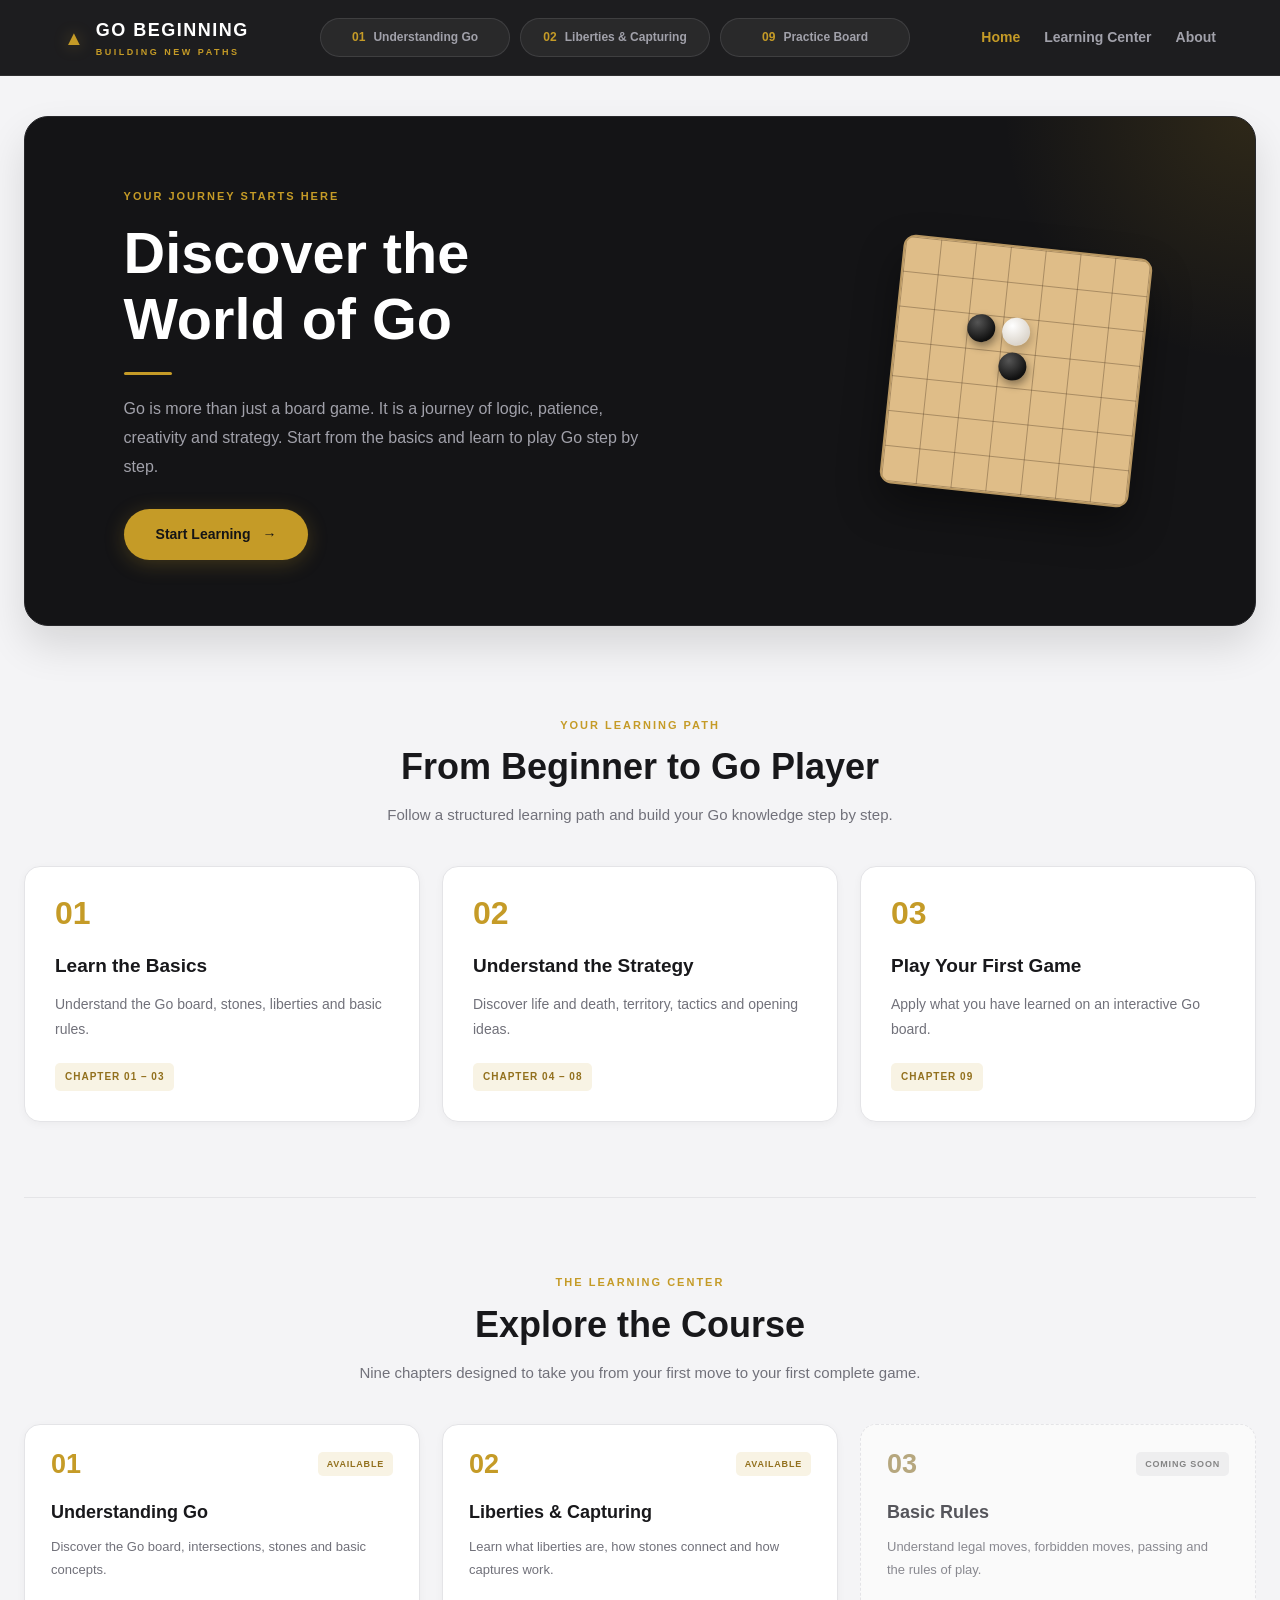
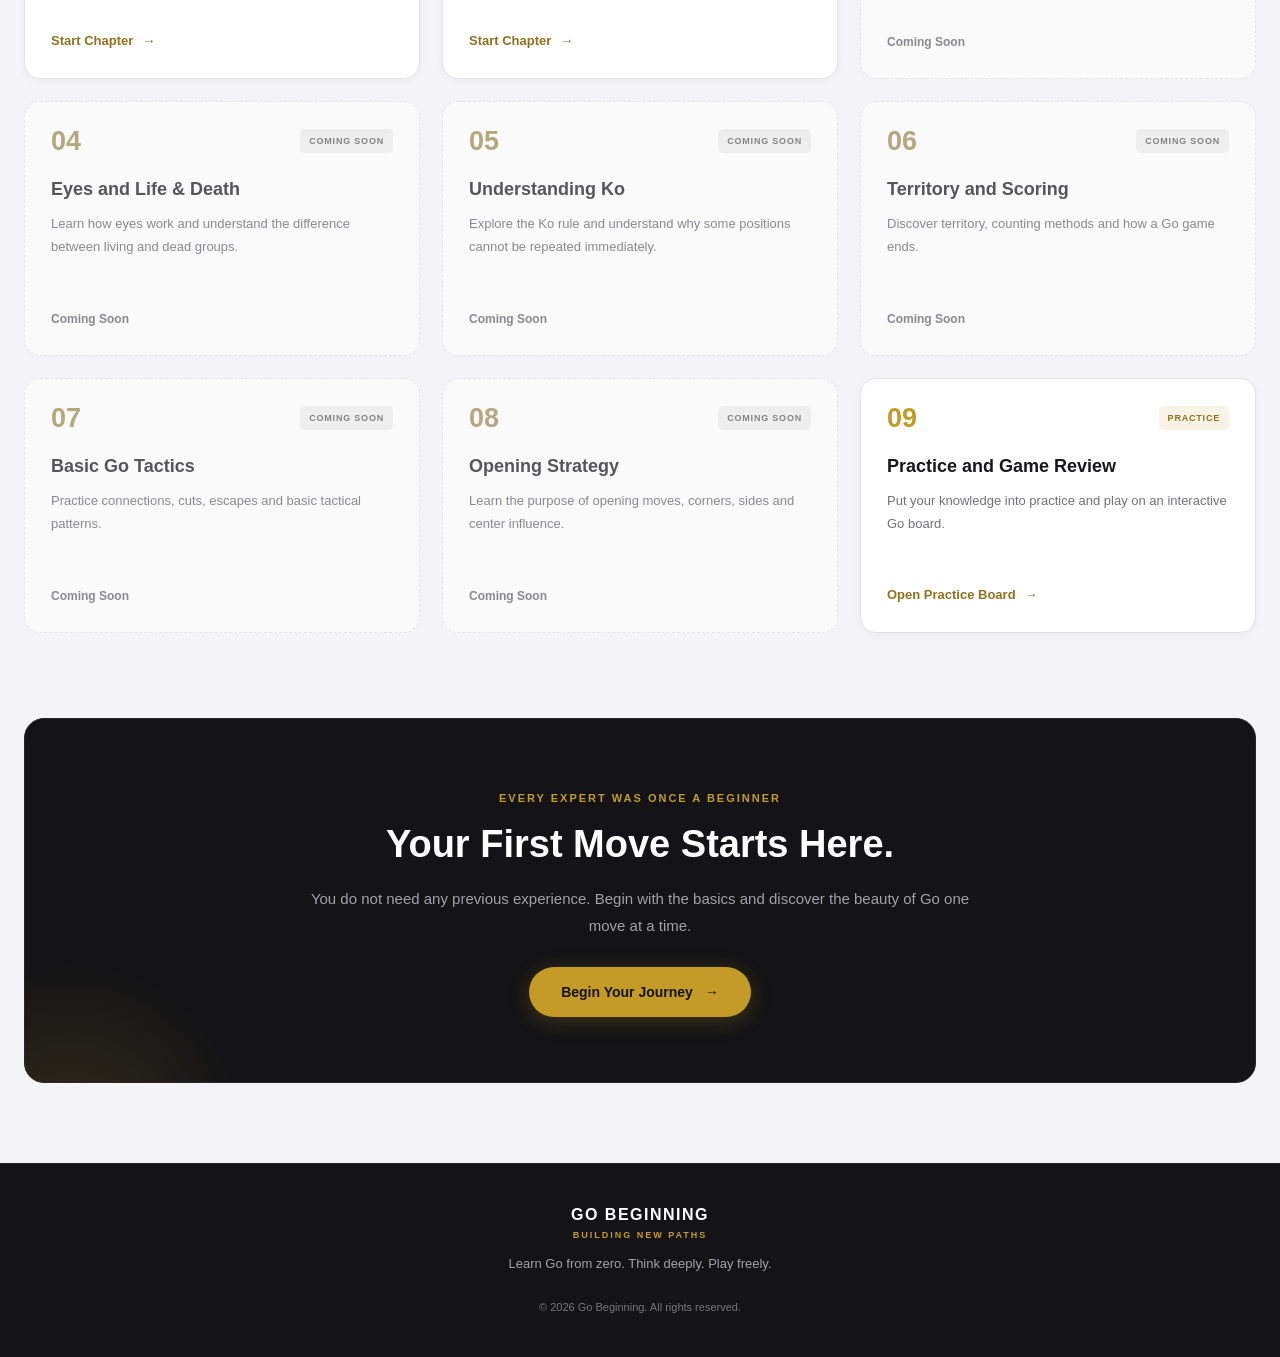
==== index.html @ 66194aab "Rewrite the first chapter" ====
<!DOCTYPE html>
<html lang="en">

<head>
    <meta charset="UTF-8">
    <meta name="viewport" content="width=device-width, initial-scale=1.0">

    <meta name="description"
        content="Learn the game of Go from zero. Explore the rules, practice on an interactive board, and develop your Go skills step by step.">

    <title>Go Beginner | Learn Go from Zero</title>

    <link rel="stylesheet" href="style.css">
    <script src="script.js" defer></script>
</head>

<body>

    <!-- =========================
         HEADER: WEBSITE NAVIGATION
    ========================== -->
    <header class="site-header">

        <a href="index.html" class="header-logo">
            <div class="logo-icon">▲</div>

            <div class="logo-text">
                <span class="brand-name">GO BEGINNING</span>
                <span class="brand-tagline">BUILDING NEW PATHS</span>
            </div>
        </a>

        <nav class="header-chapter-nav" aria-label="Quick chapter navigation">
            <a href="chapter1.html" class="chapter-tab">
                <span>01</span> Understanding Go
            </a>

            <a href="chapter2.html" class="chapter-tab">
                <span>02</span> Liberties & Capturing
            </a>

            <a href="chapter3.html" class="chapter-tab">
                <span>09</span> Practice Board
            </a>
        </nav>

        <nav class="main-nav" aria-label="Main navigation">
            <a href="index.html" class="active">Home</a>
            <a href="#course-section">Learning Center</a>
            <a href="about.html">About</a>
        </nav>

    </header>


    <main id="home-page">

        <!-- =========================
             SECTION 1: HERO
        ========================== -->
        <section class="hero">

            <div class="hero-content">

                <span class="eyebrow">
                    YOUR JOURNEY STARTS HERE
                </span>

                <h1>
                    Discover the<br>
                    World of Go
                </h1>

                <div class="hero-line"></div>

                <p>
                    Go is more than just a board game.
                    It is a journey of logic, patience,
                    creativity and strategy.
                    Start from the basics and learn
                    to play Go step by step.
                </p>

                <a href="chapter1.html" class="primary-button">
                    Start Learning <span>→</span>
                </a>

            </div>


            <div class="hero-decoration">

                <div class="mini-board">
                    <div class="mini-stone black"></div>
                    <div class="mini-stone white"></div>
                    <div class="mini-stone black second"></div>
                </div>

            </div>

        </section>



        <!-- =========================
             SECTION 2: LEARNING JOURNEY
        ========================== -->
        <section class="learning-journey">

            <div class="section-heading">

                <span class="eyebrow">
                    YOUR LEARNING PATH
                </span>

                <h2>From Beginner to Go Player</h2>

                <p>
                    Follow a structured learning path
                    and build your Go knowledge step by step.
                </p>

            </div>


            <div class="journey-grid">

                <article class="journey-card">

                    <span class="journey-number">01</span>

                    <h3>Learn the Basics</h3>

                    <p>
                        Understand the Go board, stones,
                        liberties and basic rules.
                    </p>

                    <span class="journey-range">
                        CHAPTER 01 – 03
                    </span>

                </article>


                <article class="journey-card">

                    <span class="journey-number">02</span>

                    <h3>Understand the Strategy</h3>

                    <p>
                        Discover life and death,
                        territory, tactics and opening ideas.
                    </p>

                    <span class="journey-range">
                        CHAPTER 04 – 08
                    </span>

                </article>


                <article class="journey-card">

                    <span class="journey-number">03</span>

                    <h3>Play Your First Game</h3>

                    <p>
                        Apply what you have learned
                        on an interactive Go board.
                    </p>

                    <span class="journey-range">
                        CHAPTER 09
                    </span>

                </article>

            </div>

        </section>



        <!-- =========================
             SECTION 3: COURSE CHAPTERS
        ========================== -->
        <section class="course-section" id="course-section">

            <div class="section-heading">

                <span class="eyebrow">
                    THE LEARNING CENTER
                </span>

                <h2>Explore the Course</h2>

                <p>
                    Nine chapters designed to take you
                    from your first move to your first complete game.
                </p>

            </div>


            <div class="course-grid">

                <!-- Chapter 01 -->
                <article class="course-card available">

                    <div class="course-card-top">
                        <span class="course-number">01</span>
                        <span class="course-status">AVAILABLE</span>
                    </div>

                    <h3>Understanding Go</h3>

                    <p>
                        Discover the Go board,
                        intersections, stones and basic concepts.
                    </p>

                    <a href="chapter1.html" class="course-link">
                        Start Chapter <span>→</span>
                    </a>

                </article>


                <!-- Chapter 02 -->
                <article class="course-card available">

                    <div class="course-card-top">
                        <span class="course-number">02</span>
                        <span class="course-status">AVAILABLE</span>
                    </div>

                    <h3>Liberties & Capturing</h3>

                    <p>
                        Learn what liberties are,
                        how stones connect and how captures work.
                    </p>

                    <a href="chapter2.html" class="course-link">
                        Start Chapter <span>→</span>
                    </a>

                </article>


                <!-- Chapter 03 -->
                <article class="course-card upcoming">

                    <div class="course-card-top">
                        <span class="course-number">03</span>
                        <span class="course-status">COMING SOON</span>
                    </div>

                    <h3>Basic Rules</h3>

                    <p>
                        Understand legal moves,
                        forbidden moves, passing and the rules of play.
                    </p>

                    <span class="course-disabled">
                        Coming Soon
                    </span>

                </article>


                <!-- Chapter 04 -->
                <article class="course-card upcoming">

                    <div class="course-card-top">
                        <span class="course-number">04</span>
                        <span class="course-status">COMING SOON</span>
                    </div>

                    <h3>Eyes and Life & Death</h3>

                    <p>
                        Learn how eyes work
                        and understand the difference between
                        living and dead groups.
                    </p>

                    <span class="course-disabled">
                        Coming Soon
                    </span>

                </article>


                <!-- Chapter 05 -->
                <article class="course-card upcoming">

                    <div class="course-card-top">
                        <span class="course-number">05</span>
                        <span class="course-status">COMING SOON</span>
                    </div>

                    <h3>Understanding Ko</h3>

                    <p>
                        Explore the Ko rule
                        and understand why some positions
                        cannot be repeated immediately.
                    </p>

                    <span class="course-disabled">
                        Coming Soon
                    </span>

                </article>


                <!-- Chapter 06 -->
                <article class="course-card upcoming">

                    <div class="course-card-top">
                        <span class="course-number">06</span>
                        <span class="course-status">COMING SOON</span>
                    </div>

                    <h3>Territory and Scoring</h3>

                    <p>
                        Discover territory,
                        counting methods and how a Go game ends.
                    </p>

                    <span class="course-disabled">
                        Coming Soon
                    </span>

                </article>


                <!-- Chapter 07 -->
                <article class="course-card upcoming">

                    <div class="course-card-top">
                        <span class="course-number">07</span>
                        <span class="course-status">COMING SOON</span>
                    </div>

                    <h3>Basic Go Tactics</h3>

                    <p>
                        Practice connections,
                        cuts, escapes and basic tactical patterns.
                    </p>

                    <span class="course-disabled">
                        Coming Soon
                    </span>

                </article>


                <!-- Chapter 08 -->
                <article class="course-card upcoming">

                    <div class="course-card-top">
                        <span class="course-number">08</span>
                        <span class="course-status">COMING SOON</span>
                    </div>

                    <h3>Opening Strategy</h3>

                    <p>
                        Learn the purpose of opening moves,
                        corners, sides and center influence.
                    </p>

                    <span class="course-disabled">
                        Coming Soon
                    </span>

                </article>


                <!-- Chapter 09 -->
                <article class="course-card available">

                    <div class="course-card-top">
                        <span class="course-number">09</span>
                        <span class="course-status">PRACTICE</span>
                    </div>

                    <h3>Practice and Game Review</h3>

                    <p>
                        Put your knowledge into practice
                        and play on an interactive Go board.
                    </p>

                    <a href="chapter3.html" class="course-link">
                        Open Practice Board <span>→</span>
                    </a>

                </article>

            </div>

        </section>



        <!-- =========================
             SECTION 4: START LEARNING
        ========================== -->
        <section class="start-learning-section">

            <div class="start-learning-content">

                <span class="eyebrow">
                    EVERY EXPERT WAS ONCE A BEGINNER
                </span>

                <h2>Your First Move Starts Here.</h2>

                <p>
                    You do not need any previous experience.
                    Begin with the basics and discover
                    the beauty of Go one move at a time.
                </p>

                <a href="chapter1.html" class="primary-button">
                    Begin Your Journey <span>→</span>
                </a>

            </div>

        </section>


    </main>



    <!-- =========================
         FOOTER
    ========================== -->
    <footer class="site-footer">

        <div class="footer-brand">
            <span class="brand-name">GO BEGINNING</span>
            <span class="brand-tagline">BUILDING NEW PATHS</span>
        </div>

        <p>
            Learn Go from zero. Think deeply. Play freely.
        </p>

        <span class="footer-copyright">
            © 2026 Go Beginning. All rights reserved.
        </span>

    </footer>

</body>
</html>
---- style.css ----
/* ==========================================
   GO BEGINNER - BLACK & GOLD THEME
   Version 2.0
   Preserving the original visual identity
========================================== */


/* ==========================================
   1. GLOBAL SETTINGS
========================================== */

/* Remove default browser spacing */
* {
    margin: 0;
    padding: 0;
    box-sizing: border-box;
}

/* Website color system */
:root {
    --bg-primary: #f4f4f6;
    --bg-surface: #ffffff;

    --dark-header: #141416;
    --dark-surface: #1e1e22;

    --accent-gold: #c59b27;
    --accent-gold-hover: #e5b839;

    --accent-green: #10b981;
    --accent-red: #ef4444;

    --text-primary: #18181b;
    --text-secondary: #71717a;
    --text-muted: #a1a1aa;

    --border-light: #e4e4e7;
    --border-dark: #27272a;

    --shadow-sm: 0 2px 8px rgba(0, 0, 0, 0.04);
    --shadow-md: 0 10px 30px rgba(0, 0, 0, 0.08);
    --shadow-lg: 0 20px 40px rgba(0, 0, 0, 0.12);

    --content-width: 1280px;
    --content-padding: 24px;
}

/* Smooth scrolling */
html {
    scroll-behavior: smooth;
    scroll-padding-top: 100px;
}

/* Basic page settings */
body {
    font-family:
        -apple-system,
        BlinkMacSystemFont,
        "Segoe UI",
        Roboto,
        Helvetica,
        Arial,
        sans-serif;

    background-color: var(--bg-primary);
    color: var(--text-primary);
    line-height: 1.6;
}

/* Links */
a {
    text-decoration: none;
    color: inherit;
}

/* Images */
img {
    max-width: 100%;
    display: block;
}

/* Buttons */
button {
    font: inherit;
}


/* ==========================================
   2. HEADER
========================================== */

.site-header {
    min-height: 76px;
    padding: 12px 5%;

    display: flex;
    align-items: center;
    justify-content: space-between;
    gap: 28px;

    background: rgba(20, 20, 22, 0.96);

    backdrop-filter: blur(12px);
    -webkit-backdrop-filter: blur(12px);

    border-bottom: 1px solid rgba(255, 255, 255, 0.08);

    position: sticky;
    top: 0;
    z-index: 1000;
}

/* Logo container */
.header-logo {
    display: flex;
    align-items: center;
    gap: 12px;

    flex-shrink: 0;

    transition: transform 0.3s ease;
}

.header-logo:hover {
    transform: translateY(-1px);
}

/* Logo symbol */
.header-logo .logo-icon {
    font-size: 20px;
    color: var(--accent-gold);

    filter: drop-shadow(
        0 0 8px rgba(197, 155, 39, 0.4)
    );
}

/* Brand name */
.header-logo .brand-name {
    display: block;

    font-family: "Arial Black", sans-serif;
    font-size: 18px;
    font-weight: 900;
    letter-spacing: 1.5px;

    color: #ffffff;
}

/* Brand subtitle */
.header-logo .brand-tagline {
    display: block;

    font-size: 9px;
    letter-spacing: 2.5px;
    font-weight: 600;

    color: var(--accent-gold);
}


/* ==========================================
   3. QUICK CHAPTER NAVIGATION
========================================== */

.header-chapter-nav {
    display: flex;
    align-items: center;
    gap: 10px;

    flex: 1;
    max-width: 590px;
}

/* Chapter navigation item */
.header-chapter-nav .chapter-tab {
    flex: 1;

    min-width: 0;

    padding: 9px 13px;

    background: rgba(255, 255, 255, 0.05);
    border: 1px solid rgba(255, 255, 255, 0.1);
    border-radius: 20px;

    color: var(--text-muted);

    font-size: 12px;
    font-weight: 600;

    display: flex;
    align-items: center;
    justify-content: center;
    gap: 8px;

    white-space: nowrap;

    transition: all 0.3s ease;
}

/* Chapter number */
.header-chapter-nav .chapter-tab span {
    color: var(--accent-gold);
    font-weight: 800;
}

/* Hover effect */
.header-chapter-nav .chapter-tab:hover {
    background: rgba(255, 255, 255, 0.1);
    color: #ffffff;

    border-color: rgba(255, 255, 255, 0.25);
}

/* Active chapter */
.header-chapter-nav .chapter-tab.active {
    background: var(--accent-gold);
    color: #141416;

    border-color: var(--accent-gold);

    box-shadow:
        0 0 15px rgba(197, 155, 39, 0.3);
}

.header-chapter-nav .chapter-tab.active span {
    color: #141416;
}


/* ==========================================
   4. MAIN NAVIGATION
========================================== */

.main-nav {
    display: flex;
    align-items: center;
    gap: 24px;

    flex-shrink: 0;
}

.main-nav a {
    color: var(--text-muted);

    font-size: 14px;
    font-weight: 600;

    white-space: nowrap;

    transition: color 0.3s ease;
}

.main-nav a:hover,
.main-nav a.active {
    color: var(--accent-gold);
}


/* ==========================================
   5. PROGRESS BAR
   Used by learning chapters
========================================== */

.learning-progress-bar {
    display: flex;
    align-items: center;
    justify-content: space-between;

    background: var(--bg-surface);

    padding: 16px 28px;
    margin-bottom: 35px;

    border-radius: 16px;
    border: 1px solid var(--border-light);

    box-shadow: var(--shadow-sm);
}

.progress-step {
    display: flex;
    align-items: center;
    gap: 10px;

    font-size: 13px;
    font-weight: 600;

    color: var(--text-muted);
}

.progress-step .step-num {
    width: 26px;
    height: 26px;

    border-radius: 50%;

    background: var(--bg-primary);

    display: flex;
    align-items: center;
    justify-content: center;

    font-size: 12px;
}

.progress-step.completed {
    color: var(--text-primary);
}

.progress-step.completed .step-num {
    background: rgba(16, 185, 129, 0.15);
    color: var(--accent-green);
}

.progress-step.current {
    color: var(--accent-gold);
}

.progress-step.current .step-num {
    background: var(--accent-gold);
    color: #141416;
    font-weight: 800;
}

.progress-line {
    flex: 1;

    height: 2px;

    background: var(--border-light);

    margin: 0 15px;
}

.progress-line.active {
    background: var(--accent-gold);
}


/* ==========================================
   6. HOME PAGE CONTAINER
========================================== */

#home-page {
    width: 100%;
    max-width: var(--content-width);

    margin: 0 auto;

    padding:
        40px
        var(--content-padding)
        80px;
}


/* ==========================================
   7. HERO SECTION
========================================== */

.hero {
    min-height: 480px;

    padding: 65px 8%;

    display: flex;
    align-items: center;
    justify-content: space-between;

    gap: 40px;

    background: var(--dark-header);

    border-radius: 24px;

    color: #ffffff;

    box-shadow: var(--shadow-lg);

    position: relative;
    overflow: hidden;

    border: 1px solid var(--border-dark);
}

/* Gold background decoration */
.hero::after {
    content: "";

    position: absolute;

    top: -50%;
    right: -20%;

    width: 500px;
    height: 500px;

    background:
        radial-gradient(
            circle,
            rgba(197, 155, 39, 0.15) 0%,
            transparent 70%
        );

    pointer-events: none;
}

/* Hero text container */
.hero-content {
    max-width: 570px;

    position: relative;
    z-index: 2;
}

/* Small section label */
.eyebrow {
    display: inline-block;

    color: var(--accent-gold);

    font-size: 11px;
    font-weight: 800;
    letter-spacing: 2px;

    margin-bottom: 14px;
}

/* Hero title */
.hero h1 {
    font-size: clamp(36px, 4.5vw, 58px);

    line-height: 1.15;

    margin-bottom: 20px;

    font-weight: 800;
}

/* Gold divider */
.hero-line {
    width: 48px;
    height: 3px;

    background: var(--accent-gold);

    margin-bottom: 20px;

    border-radius: 2px;
}

/* Hero description */
.hero p {
    max-width: 520px;

    color: var(--text-muted);

    font-size: 16px;
    line-height: 1.8;

    margin-bottom: 28px;
}

/* Main action button */
.primary-button {
    display: inline-flex;
    align-items: center;
    justify-content: center;
    gap: 12px;

    padding: 14px 32px;

    background: var(--accent-gold);
    color: #141416;

    border-radius: 30px;

    font-size: 14px;
    font-weight: 700;

    transition: all 0.3s ease;

    box-shadow:
        0 4px 20px rgba(197, 155, 39, 0.25);
}

/* Button hover */
.primary-button:hover {
    background: var(--accent-gold-hover);

    transform: translateY(-2px);

    box-shadow:
        0 8px 25px rgba(197, 155, 39, 0.35);
}


/* ==========================================
   8. HERO MINI GO BOARD
========================================== */

.hero-decoration {
    width: 280px;
    height: 280px;

    flex-shrink: 0;

    display: flex;
    align-items: center;
    justify-content: center;

    position: relative;
    z-index: 1;

    transform: rotate(6deg);
}

.mini-board {
    width: 250px;
    height: 250px;

    background-color: #dfbd88;

    background-image:
        linear-gradient(
            to right,
            rgba(89, 67, 42, 0.4) 1px,
            transparent 1px
        ),
        linear-gradient(
            to bottom,
            rgba(89, 67, 42, 0.4) 1px,
            transparent 1px
        );

    background-size: 35px 35px;

    border-radius: 12px;
    border: 2px solid #b89762;

    position: relative;

    box-shadow:
        0 20px 40px rgba(0, 0, 0, 0.4);
}

/* Mini board stones */
.mini-stone {
    position: absolute;

    width: 28px;
    height: 28px;

    border-radius: 50%;

    z-index: 2;
}

.mini-stone.black {
    background:
        radial-gradient(
            circle at 35% 30%,
            #555,
            #111 70%
        );

    box-shadow:
        2px 4px 8px rgba(0, 0, 0, 0.4);

    top: 70px;
    left: 70px;
}

.mini-stone.white {
    background:
        radial-gradient(
            circle at 35% 30%,
            #fff,
            #dcd6cd 70%
        );

    box-shadow:
        2px 4px 8px rgba(0, 0, 0, 0.2);

    top: 70px;
    left: 105px;
}

.mini-stone.second {
    top: 105px;
    left: 105px;
}


/* ==========================================
   9. COMMON SECTION HEADING
========================================== */

.section-heading {
    max-width: 680px;

    margin: 0 auto 38px;

    text-align: center;
}

.section-heading .eyebrow {
    margin-bottom: 10px;
}

.section-heading h2 {
    color: var(--text-primary);

    font-size: clamp(27px, 3vw, 36px);

    line-height: 1.25;

    font-weight: 800;

    margin-bottom: 12px;
}

.section-heading p {
    color: var(--text-secondary);

    font-size: 15px;
    line-height: 1.8;
}


/* ==========================================
   10. LEARNING JOURNEY SECTION
========================================== */

.learning-journey {
    padding: 85px 0 75px;
}

.journey-grid {
    display: grid;

    grid-template-columns: repeat(3, minmax(0, 1fr));

    gap: 22px;
}

.journey-card {
    min-height: 220px;

    padding: 30px;

    background: var(--bg-surface);

    border: 1px solid var(--border-light);
    border-radius: 16px;

    box-shadow: var(--shadow-sm);

    position: relative;
    overflow: hidden;

    transition:
        transform 0.3s ease,
        box-shadow 0.3s ease,
        border-color 0.3s ease;
}

.journey-card:hover {
    transform: translateY(-5px);

    box-shadow: var(--shadow-md);

    border-color: rgba(197, 155, 39, 0.45);
}

/* Large decorative number */
.journey-number {
    display: block;

    color: var(--accent-gold);

    font-size: 32px;
    font-weight: 900;

    line-height: 1;

    margin-bottom: 22px;
}

.journey-card h3 {
    font-size: 19px;
    font-weight: 800;

    margin-bottom: 10px;
}

.journey-card p {
    color: var(--text-secondary);

    font-size: 14px;
    line-height: 1.8;

    margin-bottom: 20px;
}

.journey-range {
    display: inline-block;

    color: #92701d;

    background: rgba(197, 155, 39, 0.12);

    padding: 6px 10px;

    border-radius: 5px;

    font-size: 10px;
    font-weight: 800;
    letter-spacing: 1px;
}


/* ==========================================
   11. COURSE SECTION
========================================== */

.course-section {
    padding: 70px 0 85px;

    border-top: 1px solid var(--border-light);
}

/* Three-column course layout */
.course-grid {
    display: grid;

    grid-template-columns: repeat(3, minmax(0, 1fr));

    gap: 22px;
}

/* Individual course card */
.course-card {
    min-height: 255px;

    padding: 26px;

    background: var(--bg-surface);

    border: 1px solid var(--border-light);
    border-radius: 16px;

    box-shadow: var(--shadow-sm);

    display: flex;
    flex-direction: column;
    align-items: flex-start;

    transition:
        transform 0.3s ease,
        box-shadow 0.3s ease,
        border-color 0.3s ease;
}

/* Hover effect for available courses */
.course-card.available:hover {
    transform: translateY(-5px);

    box-shadow: var(--shadow-md);

    border-color: rgba(197, 155, 39, 0.55);
}

/* Course number and status row */
.course-card-top {
    width: 100%;

    display: flex;
    align-items: center;
    justify-content: space-between;

    gap: 10px;

    margin-bottom: 22px;
}

/* Course number */
.course-number {
    color: var(--accent-gold);

    font-size: 27px;
    font-weight: 900;

    line-height: 1;
}

/* Course status */
.course-status {
    color: #92701d;

    background: rgba(197, 155, 39, 0.12);

    padding: 5px 9px;

    border-radius: 5px;

    font-size: 9px;
    font-weight: 800;
    letter-spacing: 0.8px;
}

/* Course title */
.course-card h3 {
    color: var(--text-primary);

    font-size: 18px;
    font-weight: 800;

    line-height: 1.4;

    margin-bottom: 10px;
}

/* Course description */
.course-card p {
    color: var(--text-secondary);

    font-size: 13px;
    line-height: 1.8;

    margin-bottom: 22px;
}

/* Available course link */
.course-link {
    display: inline-flex;
    align-items: center;
    gap: 9px;

    color: #92701d;

    font-size: 13px;
    font-weight: 800;

    margin-top: auto;

    transition:
        color 0.25s ease,
        gap 0.25s ease;
}

.course-link:hover {
    color: var(--accent-gold-hover);

    gap: 14px;
}

/* Upcoming course */
.course-card.upcoming {
    background: #fafafa;

    border-style: dashed;

    box-shadow: none;
}

.course-card.upcoming .course-number {
    color: #b6a77e;
}

.course-card.upcoming .course-status {
    color: #858585;

    background: #eeeeef;
}

.course-card.upcoming h3 {
    color: #55555b;
}

.course-card.upcoming p {
    color: #898990;
}

/* Disabled course label */
.course-disabled {
    display: inline-block;

    color: #898990;

    font-size: 12px;
    font-weight: 700;

    margin-top: auto;
}


/* ==========================================
   12. START LEARNING SECTION
========================================== */

.start-learning-section {
    padding: 65px 8%;

    background: var(--dark-header);

    border: 1px solid var(--border-dark);
    border-radius: 20px;

    color: #ffffff;

    text-align: center;

    position: relative;
    overflow: hidden;
}

.start-learning-section::before {
    content: "";

    position: absolute;

    width: 350px;
    height: 350px;

    left: -130px;
    bottom: -230px;

    background:
        radial-gradient(
            circle,
            rgba(197, 155, 39, 0.18),
            transparent 70%
        );

    pointer-events: none;
}

.start-learning-content {
    max-width: 680px;

    margin: 0 auto;

    position: relative;
    z-index: 1;
}

.start-learning-content .eyebrow {
    margin-bottom: 14px;
}

.start-learning-content h2 {
    font-size: clamp(27px, 3vw, 38px);

    line-height: 1.25;

    margin-bottom: 16px;
}

.start-learning-content p {
    color: var(--text-muted);

    font-size: 15px;
    line-height: 1.8;

    margin-bottom: 28px;
}


/* ==========================================
   13. FOOTER
========================================== */

.site-footer {
    background: var(--dark-header);

    padding: 38px 24px;

    color: var(--text-muted);

    text-align: center;

    border-top: 1px solid rgba(255, 255, 255, 0.08);
}

.footer-brand {
    margin-bottom: 12px;
}

.footer-brand .brand-name {
    display: block;

    color: #ffffff;

    font-family: "Arial Black", sans-serif;

    font-size: 16px;
    font-weight: 900;
    letter-spacing: 1.5px;
}

.footer-brand .brand-tagline {
    display: block;

    color: var(--accent-gold);

    font-size: 9px;
    font-weight: 700;
    letter-spacing: 2px;
}

.site-footer p {
    font-size: 13px;

    margin-bottom: 18px;
}

.footer-copyright {
    color: #77777e;

    font-size: 11px;
}


/* ==========================================
   14. LEARNING PAGES
   Existing Chapter 1, Chapter 2 and Chapter 3
========================================== */

#learning-page {
    max-width: 1140px;

    margin: 0 auto;

    padding: 40px 20px 80px;
}

.chapter-title {
    margin-bottom: 30px;
}

.chapter-title h2 {
    font-size: 32px;
    font-weight: 800;

    margin-bottom: 8px;
}

/* Lesson and concept grids */
.lesson-grid,
.concept-grid {
    display: grid;

    grid-template-columns: repeat(3, minmax(0, 1fr));

    gap: 20px;

    margin-bottom: 35px;
}

.concept-grid {
    grid-template-columns: repeat(2, minmax(0, 1fr));
}

/* Lesson cards */
.lesson-card {
    padding: 30px;

    background: var(--bg-surface);

    border: 1px solid var(--border-light);
    border-radius: 16px;

    box-shadow: var(--shadow-sm);

    transition: all 0.3s ease;
}

.lesson-card:hover {
    transform: translateY(-4px);

    box-shadow: var(--shadow-md);

    border-color: rgba(197, 155, 39, 0.3);
}

.lesson-number {
    display: block;

    color: var(--accent-gold);

    font-size: 20px;
    font-weight: 800;

    margin-bottom: 12px;
}

.lesson-card h3 {
    font-size: 18px;
    font-weight: 700;

    margin-bottom: 10px;
}

.lesson-card p {
    color: var(--text-secondary);

    font-size: 14px;
    line-height: 1.7;
}


/* ==========================================
   15. DEMO PANELS AND CONTROLS
========================================== */

.demo-panel {
    padding: 36px;

    background: var(--bg-surface);

    border: 1px solid var(--border-light);
    border-radius: 20px;

    box-shadow: var(--shadow-md);

    margin-bottom: 35px;
}

.board-controls {
    display: flex;
    flex-wrap: wrap;

    gap: 12px;

    margin-bottom: 24px;
}

.control-button {
    padding: 10px 20px;

    background: var(--bg-primary);

    border: 1px solid var(--border-light);
    border-radius: 20px;

    color: var(--text-primary);

    font-size: 13px;
    font-weight: 600;

    cursor: pointer;

    transition: all 0.25s ease;
}

.control-button:hover,
.control-button.active {
    background: var(--dark-header);

    color: #ffffff;

    border-color: var(--dark-header);
}


/* ==========================================
   16. GO BOARD
========================================== */

.board-wrapper {
    width: 100%;
    max-width: 520px;

    padding: 16px;

    background: #dfbd88;

    border-radius: 12px;

    box-shadow:
        inset 0 0 15px rgba(0, 0, 0, 0.15),
        var(--shadow-md);

    margin: 0 auto;
}

/* Board grid */
.go-board {
    width: 100%;

    display: grid;

    position: relative;

    background-color: #dfbd88;

    background-image:
        linear-gradient(
            to right,
            transparent calc(50% - 0.5px),
            #59432a 50%,
            transparent calc(50% + 0.5px)
        ),
        linear-gradient(
            to bottom,
            transparent calc(50% - 0.5px),
            #59432a 50%,
            transparent calc(50% + 0.5px)
        );
}

/* Board sizes */
.board-19 {
    grid-template-columns: repeat(19, minmax(0, 1fr));
}

.board-9 {
    grid-template-columns: repeat(9, minmax(0, 1fr));
}

/* Individual board intersection */
.board-point {
    width: 100%;

    aspect-ratio: 1 / 1;

    position: relative;

    display: flex;
    align-items: center;
    justify-content: center;

    border: none;

    background: transparent;

    cursor: pointer;
}

/* Horizontal board line */
.board-point::before {
    content: "";

    position: absolute;

    width: 100%;
    height: 1px;

    background: #59432a;

    top: 50%;
}

/* Vertical board line */
.board-point::after {
    content: "";

    position: absolute;

    height: 100%;
    width: 1px;

    background: #59432a;

    left: 50%;
}

/* Stones */
.stone {
    width: 88%;
    height: 88%;

    position: relative;
    z-index: 3;

    border-radius: 50%;

    pointer-events: none;

    animation:
        stoneScaleIn 0.18s
        cubic-bezier(0.175, 0.885, 0.32, 1.275);
}

/* Stone placement animation */
@keyframes stoneScaleIn {
    0% {
        transform: scale(1.4);
        opacity: 0;
    }

    100% {
        transform: scale(1);
        opacity: 1;
    }
}

/* Black stone */
.stone.black {
    background:
        radial-gradient(
            circle at 35% 28%,
            #555,
            #141414 70%
        );

    box-shadow:
        1px 3px 6px rgba(0, 0, 0, 0.4);
}

/* White stone */
.stone.white {
    background:
        radial-gradient(
            circle at 35% 28%,
            #ffffff,
            #e3dfd7 75%
        );

    box-shadow:
        1px 3px 6px rgba(0, 0, 0, 0.25);

    border: 1px solid #d1cac0;
}

/* Highlighted liberties */
.board-point.liberty-highlight {
    background: rgba(16, 185, 129, 0.25);

    border-radius: 50%;
}

/* Last move marker */
.board-point .last-move-marker {
    width: 8px;
    height: 8px;

    position: absolute;
    z-index: 5;

    background: var(--accent-red);

    border-radius: 50%;
}


/* ==========================================
   17. GAME BOARD LAYOUT AND STATISTICS
========================================== */

.game-board-layout {
    display: grid;

    grid-template-columns: minmax(0, 1fr) 240px;

    gap: 25px;

    align-items: start;

    margin-top: 20px;
}

.game-stat {
    padding: 20px;

    background: var(--bg-surface);

    border: 1px solid var(--border-light);
    border-radius: 12px;

    text-align: center;

    box-shadow: var(--shadow-sm);
}

.game-stat span {
    color: var(--accent-gold);

    font-size: 11px;
    font-weight: 800;
    letter-spacing: 1px;
}

.game-stat strong {
    display: block;

    font-size: 28px;

    margin: 4px 0;
}

/* Previous and next lesson navigation */
.lesson-navigation {
    display: flex;
    justify-content: space-between;
    align-items: center;

    gap: 15px;

    padding-top: 30px;

    border-top: 1px solid var(--border-light);
}


/* ==========================================
   18. RESPONSIVE DESIGN
========================================== */

/* Medium screens: tablets and small laptops */
@media (max-width: 1100px) {

    .site-header {
        gap: 18px;

        padding-left: 3%;
        padding-right: 3%;
    }

    .header-chapter-nav {
        max-width: 470px;
        gap: 7px;
    }

    .header-chapter-nav .chapter-tab {
        padding: 8px 9px;
        font-size: 11px;
    }

    .main-nav {
        gap: 15px;
    }

    .course-grid,
    .journey-grid {
        gap: 16px;
    }

    .course-card {
        padding: 22px;
    }
}


/* Tablet layout */
@media (max-width: 868px) {

    .site-header {
        flex-wrap: wrap;

        justify-content: space-between;

        height: auto;

        padding: 16px 5%;
    }

    .header-logo {
        order: 1;
    }

    .main-nav {
        order: 2;
    }

    .header-chapter-nav {
        order: 3;

        width: 100%;
        max-width: none;
    }

    .header-chapter-nav .chapter-tab {
        flex: 1;
    }

    .hero {
        flex-direction: column;

        text-align: center;

        padding: 45px 30px;

        gap: 25px;
    }

    .hero-content {
        max-width: 650px;
    }

    .hero-line {
        margin-left: auto;
        margin-right: auto;
    }

    .hero p {
        margin-left: auto;
        margin-right: auto;
    }

    .hero-decoration {
        margin-top: 5px;
    }

    .journey-grid {
        grid-template-columns: repeat(2, minmax(0, 1fr));
    }

    .course-grid {
        grid-template-columns: repeat(2, minmax(0, 1fr));
    }

    .lesson-grid {
        grid-template-columns: repeat(2, minmax(0, 1fr));
    }

    .concept-grid,
    .game-board-layout {
        grid-template-columns: 1fr;
    }

    .game-board-layout {
        gap: 20px;
    }

    .learning-progress-bar {
        flex-wrap: wrap;
        gap: 12px;
    }

    .progress-line {
        min-width: 20px;
    }
}


/* Mobile layout */
@media (max-width: 560px) {

    #home-page {
        padding: 22px 14px 50px;
    }

    .site-header {
        padding: 14px 16px;

        gap: 14px;
    }

    .header-logo .brand-name {
        font-size: 15px;
    }

    .header-logo .brand-tagline {
        font-size: 8px;
    }

    .main-nav {
        gap: 13px;
    }

    .main-nav a {
        font-size: 12px;
    }

    .header-chapter-nav {
        gap: 6px;
    }

    .header-chapter-nav .chapter-tab {
        padding: 8px 5px;

        font-size: 10px;

        white-space: normal;

        text-align: center;
    }

    .header-chapter-nav .chapter-tab span {
        font-size: 10px;
    }

    .hero {
        min-height: auto;

        padding: 40px 20px;

        border-radius: 18px;
    }

    .hero h1 {
        font-size: 36px;
    }

    .hero p {
        font-size: 14px;
    }

    .hero-decoration {
        width: 220px;
        height: 220px;
    }

    .mini-board {
        width: 200px;
        height: 200px;

        background-size: 28px 28px;
    }

    .mini-stone {
        width: 23px;
        height: 23px;
    }

    .mini-stone.black {
        top: 56px;
        left: 56px;
    }

    .mini-stone.white {
        top: 56px;
        left: 84px;
    }

    .mini-stone.second {
        top: 84px;
        left: 84px;
    }

    .learning-journey {
        padding: 60px 0 45px;
    }

    .course-section {
        padding: 55px 0 60px;
    }

    .section-heading {
        margin-bottom: 26px;
    }

    .section-heading h2 {
        font-size: 27px;
    }

    .section-heading p {
        font-size: 13px;
    }

    .journey-grid,
    .course-grid,
    .lesson-grid,
    .concept-grid {
        grid-template-columns: 1fr;
    }

    .journey-card {
        min-height: auto;
        padding: 25px;
    }

    .course-card {
        min-height: 225px;
        padding: 24px;
    }

    .start-learning-section {
        padding: 45px 22px;

        border-radius: 16px;
    }

    .start-learning-content h2 {
        font-size: 27px;
    }

    .start-learning-content p {
        font-size: 13px;
    }

    .site-footer {
        padding: 30px 18px;
    }

    #learning-page {
        padding: 25px 14px 55px;
    }

    .chapter-title h2 {
        font-size: 26px;
    }

    .demo-panel {
        padding: 20px 14px;
    }

    .board-wrapper {
        padding: 9px;
    }

    .learning-progress-bar {
        padding: 14px;
    }

    .progress-step {
        font-size: 11px;
        gap: 6px;
    }

    .progress-line {
        margin: 0 5px;
    }

    .lesson-navigation {
        flex-wrap: wrap;
    }
}


/* ==========================================
   19. ACCESSIBILITY AND INTERACTION
========================================== */

/* Visible keyboard focus */
a:focus-visible,
button:focus-visible {
    outline: 3px solid var(--accent-gold);
    outline-offset: 3px;
}

/* Reduce animation for users who prefer it */
@media (prefers-reduced-motion: reduce) {

    html {
        scroll-behavior: auto;
    }

    *,
    *::before,
    *::after {
        animation-duration: 0.01ms !important;
        animation-iteration-count: 1 !important;
        transition-duration: 0.01ms !important;
    }
}
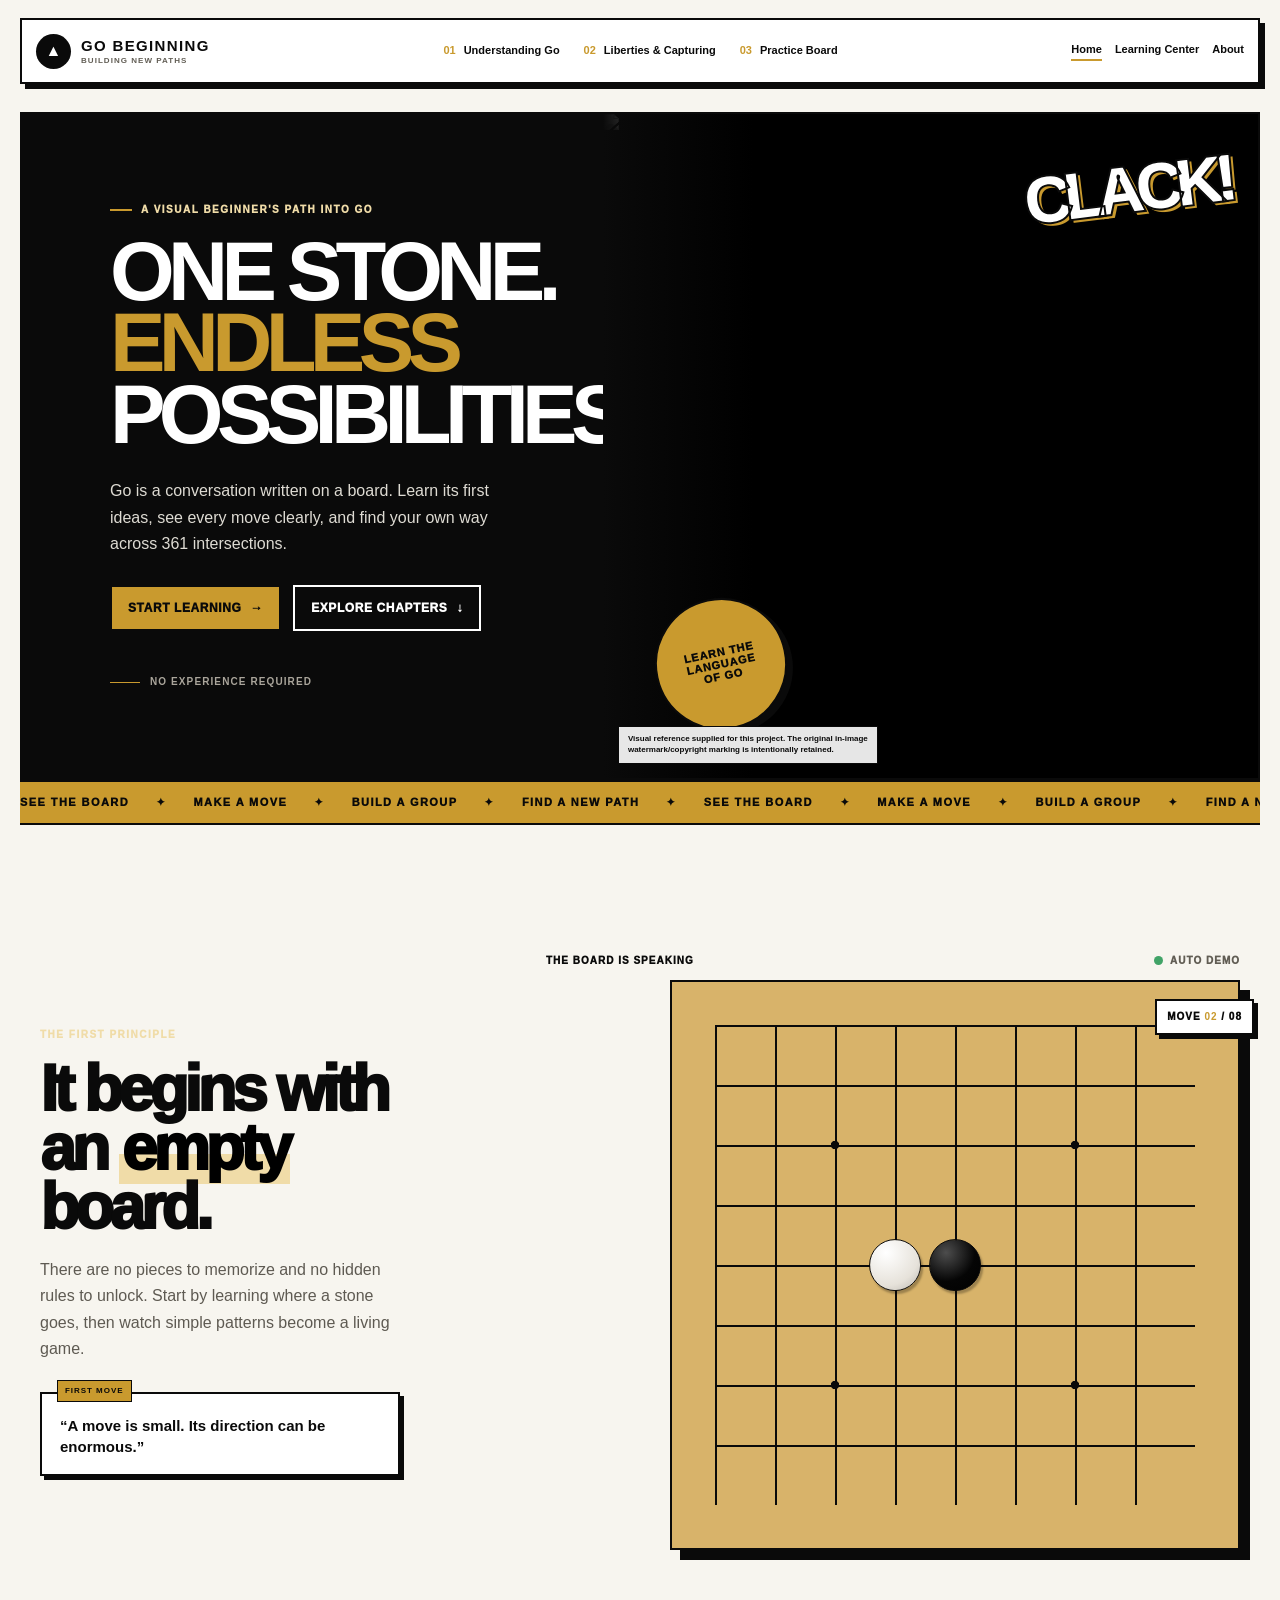
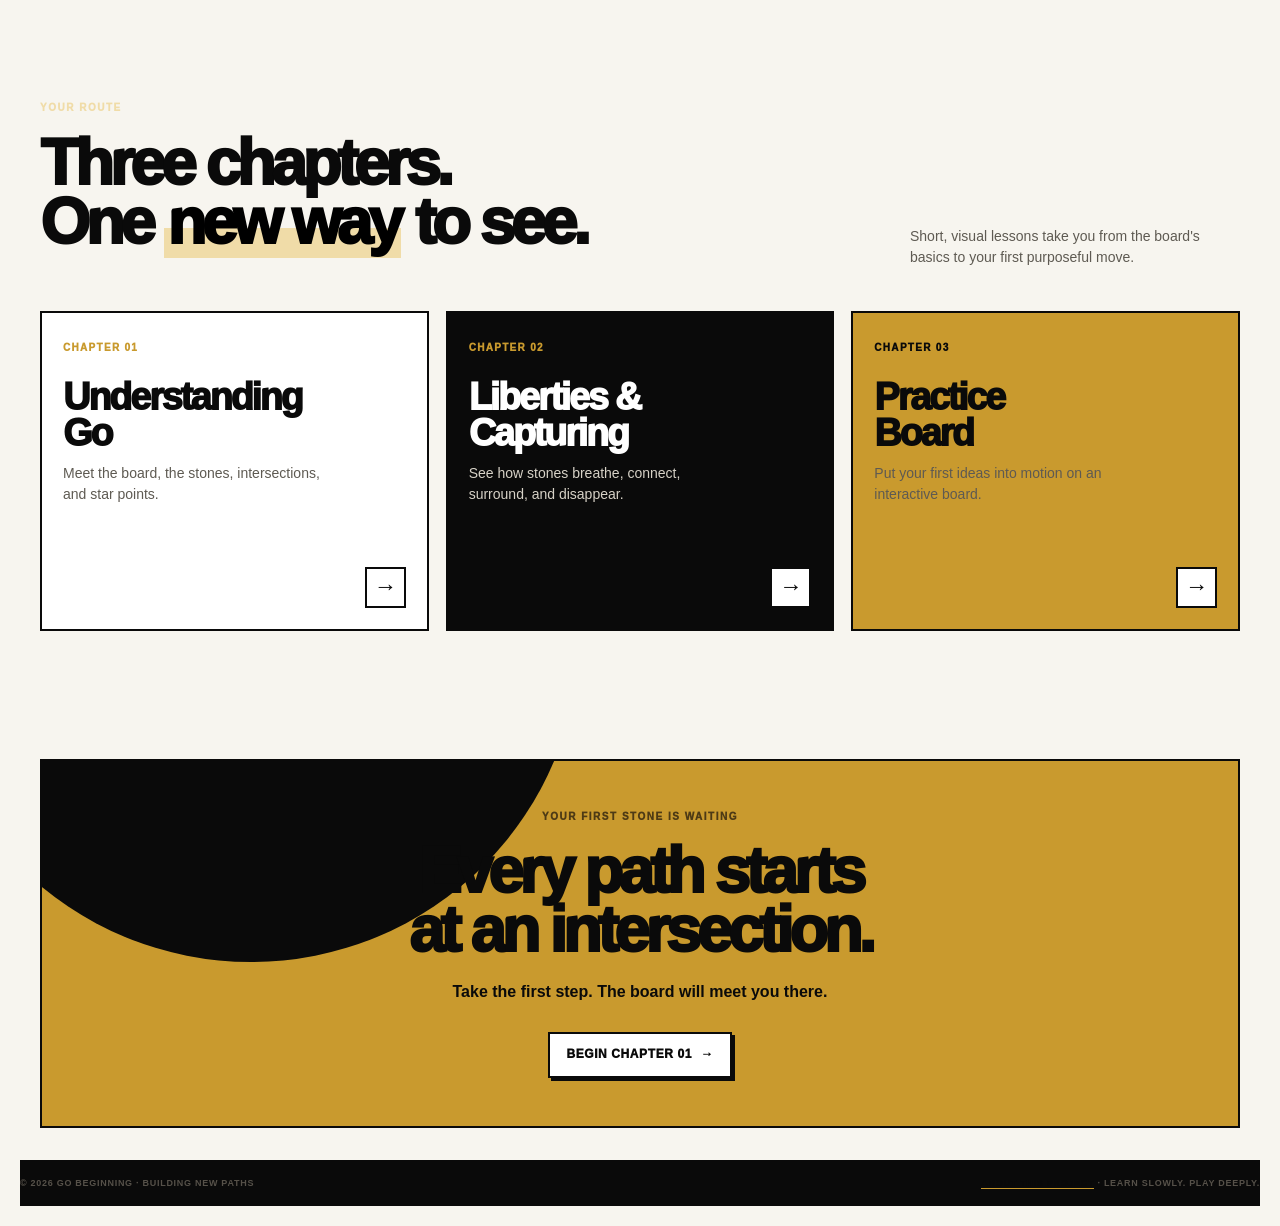
==== commit dcafd09a: "Website style and feature updates" ====
--- a/index.html
+++ b/index.html
@@ -1,472 +1,62 @@
-
-<!DOCTYPE html>
+<!doctype html>
 <html lang="en">
-
 <head>
-    <meta charset="UTF-8">
-    <meta name="viewport" content="width=device-width, initial-scale=1.0">
-
-    <meta name="description"
-        content="Learn the game of Go from zero. Explore the rules, practice on an interactive board, and develop your Go skills step by step.">
-
-    <title>Go Beginner | Learn Go from Zero</title>
-
+    <meta charset="utf-8">
+    <meta name="viewport" content="width=device-width, initial-scale=1">
+    <meta name="description" content="GO BEGINNING is a visual, beginner-friendly path into the game of Go.">
+    <title>GO BEGINNING | Building New Paths</title>
     <link rel="stylesheet" href="style.css">
     <script src="script.js" defer></script>
 </head>
-
-<body>
-
-    <!-- =========================
-         HEADER: WEBSITE NAVIGATION
-    ========================== -->
+<body class="home-page-body">
+    <a class="skip-link" href="#home-page">Skip to content</a>
     <header class="site-header">
-
-        <a href="index.html" class="header-logo">
-            <div class="logo-icon">▲</div>
-
-            <div class="logo-text">
-                <span class="brand-name">GO BEGINNING</span>
-                <span class="brand-tagline">BUILDING NEW PATHS</span>
+        <a href="index.html" class="header-logo" aria-label="GO BEGINNING home"><div class="logo-icon" aria-hidden="true">▲</div><div class="logo-text"><span class="brand-name">GO BEGINNING</span><span class="brand-tagline">BUILDING NEW PATHS</span></div></a>
+        <nav class="header-chapter-nav" aria-label="Quick chapter navigation">
+            <a href="chapter1.html" class="chapter-tab"><span>01</span> Understanding Go</a>
+            <a href="chapter2.html" class="chapter-tab"><span>02</span> Liberties &amp; Capturing</a>
+            <a href="chapter3.html" class="chapter-tab"><span>03</span> Practice Board</a>
+        </nav>
+        <nav class="main-nav" aria-label="Main navigation"><a href="index.html" class="active" aria-current="page">Home</a><a href="#course-section">Learning Center</a><a href="about.html">About</a></nav>
+    </header>
+    <main id="home-page">
+        <section class="home-hero" aria-labelledby="home-title">
+            <div class="home-hero-copy">
+                <p class="home-kicker">A VISUAL BEGINNER'S PATH INTO GO</p>
+                <h1 id="home-title">ONE STONE.<br><em>ENDLESS</em> POSSIBILITIES.</h1>
+                <p class="home-intro">Go is a conversation written on a board. Learn its first ideas, see every move clearly, and find your own way across 361 intersections.</p>
+                <div class="home-actions"><a href="chapter1.html" class="primary-button">START LEARNING <span aria-hidden="true">→</span></a><a href="#course-section" class="secondary-button">EXPLORE CHAPTERS <span aria-hidden="true">↓</span></a></div>
+                <p class="home-note"><span></span> NO EXPERIENCE REQUIRED</p>
             </div>
-        </a>
-
-        <nav class="header-chapter-nav" aria-label="Quick chapter navigation">
-            <a href="chapter1.html" class="chapter-tab">
-                <span>01</span> Understanding Go
-            </a>
-
-            <a href="chapter2.html" class="chapter-tab">
-                <span>02</span> Liberties & Capturing
-            </a>
-
-            <a href="chapter3.html" class="chapter-tab">
-                <span>09</span> Practice Board
-            </a>
-        </nav>
-
-        <nav class="main-nav" aria-label="Main navigation">
-            <a href="index.html" class="active">Home</a>
-            <a href="#course-section">Learning Center</a>
-            <a href="about.html">About</a>
-        </nav>
-
-    </header>
-
-
-    <main id="home-page">
-
-        <!-- =========================
-             SECTION 1: HERO
-        ========================== -->
-        <section class="hero">
-
-            <div class="hero-content">
-
-                <span class="eyebrow">
-                    YOUR JOURNEY STARTS HERE
-                </span>
-
-                <h1>
-                    Discover the<br>
-                    World of Go
-                </h1>
-
-                <div class="hero-line"></div>
-
-                <p>
-                    Go is more than just a board game.
-                    It is a journey of logic, patience,
-                    creativity and strategy.
-                    Start from the basics and learn
-                    to play Go step by step.
-                </p>
-
-                <a href="chapter1.html" class="primary-button">
-                    Start Learning <span>→</span>
-                </a>
-
+            <div class="home-hero-art">
+                <img src="assets/go-manga-reference.jpg" alt="A monochrome manga-style scene of a Go board, black and white stones, and a contemplative player.">
+                <span class="home-sound" aria-hidden="true">CLACK!</span><span class="home-stamp" aria-hidden="true">LEARN THE<br>LANGUAGE<br>OF GO</span>
+                <p>Visual reference supplied for this project. The original in-image watermark/copyright marking is intentionally retained.</p>
             </div>
-
-
-            <div class="hero-decoration">
-
-                <div class="mini-board">
-                    <div class="mini-stone black"></div>
-                    <div class="mini-stone white"></div>
-                    <div class="mini-stone black second"></div>
-                </div>
-
+        </section>
+        <div class="home-ticker" aria-hidden="true"><div><span>SEE THE BOARD</span><span>MAKE A MOVE</span><span>BUILD A GROUP</span><span>FIND A NEW PATH</span><span>SEE THE BOARD</span><span>MAKE A MOVE</span><span>BUILD A GROUP</span><span>FIND A NEW PATH</span></div></div>
+        <section class="home-story" aria-labelledby="first-principle">
+            <div class="home-story-copy"><p class="home-section-label">THE FIRST PRINCIPLE</p><h2 id="first-principle">It begins with an <mark>empty</mark> board.</h2><p>There are no pieces to memorize and no hidden rules to unlock. Start by learning where a stone goes, then watch simple patterns become a living game.</p><blockquote>“A move is small. Its direction can be enormous.”</blockquote></div>
+            <div class="home-demo-wrap"><div class="home-demo-meta"><span>THE BOARD IS SPEAKING</span><span><i></i>AUTO DEMO</span></div><div class="home-demo-board" role="img" aria-label="An automatic nine by nine Go board demonstration showing alternating black and white stones."><span class="home-move-tag">MOVE <b id="home-move-count">01</b> / 08</span><div id="home-stones"></div></div></div>
+        </section>
+        <section class="course-section home-course" id="course-section" aria-labelledby="course-title">
+            <div class="home-course-heading"><div><p class="home-section-label">YOUR ROUTE</p><h2 id="course-title">Three chapters.<br>One <mark>new way</mark> to see.</h2></div><p>Short, visual lessons take you from the board's basics to your first purposeful move.</p></div>
+            <div class="home-course-grid">
+                <article class="home-course-card"><div><span>CHAPTER 01</span><h3>Understanding<br>Go</h3><p>Meet the board, the stones, intersections, and star points.</p></div><a href="chapter1.html" aria-label="Open Chapter 1: Understanding Go">→</a></article>
+                <article class="home-course-card home-course-card--dark"><div><span>CHAPTER 02</span><h3>Liberties &amp;<br>Capturing</h3><p>See how stones breathe, connect, surround, and disappear.</p></div><a href="chapter2.html" aria-label="Open Chapter 2: Liberties and Capturing">→</a></article>
+                <article class="home-course-card home-course-card--gold"><div><span>CHAPTER 03</span><h3>Practice<br>Board</h3><p>Put your first ideas into motion on an interactive board.</p></div><a href="chapter3.html" aria-label="Open Chapter 3: Practice Board">→</a></article>
             </div>
-
         </section>
-
-
-
-        <!-- =========================
-             SECTION 2: LEARNING JOURNEY
-        ========================== -->
-        <section class="learning-journey">
-
-            <div class="section-heading">
-
-                <span class="eyebrow">
-                    YOUR LEARNING PATH
-                </span>
-
-                <h2>From Beginner to Go Player</h2>
-
-                <p>
-                    Follow a structured learning path
-                    and build your Go knowledge step by step.
-                </p>
-
-            </div>
-
-
-            <div class="journey-grid">
-
-                <article class="journey-card">
-
-                    <span class="journey-number">01</span>
-
-                    <h3>Learn the Basics</h3>
-
-                    <p>
-                        Understand the Go board, stones,
-                        liberties and basic rules.
-                    </p>
-
-                    <span class="journey-range">
-                        CHAPTER 01 – 03
-                    </span>
-
-                </article>
-
-
-                <article class="journey-card">
-
-                    <span class="journey-number">02</span>
-
-                    <h3>Understand the Strategy</h3>
-
-                    <p>
-                        Discover life and death,
-                        territory, tactics and opening ideas.
-                    </p>
-
-                    <span class="journey-range">
-                        CHAPTER 04 – 08
-                    </span>
-
-                </article>
-
-
-                <article class="journey-card">
-
-                    <span class="journey-number">03</span>
-
-                    <h3>Play Your First Game</h3>
-
-                    <p>
-                        Apply what you have learned
-                        on an interactive Go board.
-                    </p>
-
-                    <span class="journey-range">
-                        CHAPTER 09
-                    </span>
-
-                </article>
-
-            </div>
-
-        </section>
-
-
-
-        <!-- =========================
-             SECTION 3: COURSE CHAPTERS
-        ========================== -->
-        <section class="course-section" id="course-section">
-
-            <div class="section-heading">
-
-                <span class="eyebrow">
-                    THE LEARNING CENTER
-                </span>
-
-                <h2>Explore the Course</h2>
-
-                <p>
-                    Nine chapters designed to take you
-                    from your first move to your first complete game.
-                </p>
-
-            </div>
-
-
-            <div class="course-grid">
-
-                <!-- Chapter 01 -->
-                <article class="course-card available">
-
-                    <div class="course-card-top">
-                        <span class="course-number">01</span>
-                        <span class="course-status">AVAILABLE</span>
-                    </div>
-
-                    <h3>Understanding Go</h3>
-
-                    <p>
-                        Discover the Go board,
-                        intersections, stones and basic concepts.
-                    </p>
-
-                    <a href="chapter1.html" class="course-link">
-                        Start Chapter <span>→</span>
-                    </a>
-
-                </article>
-
-
-                <!-- Chapter 02 -->
-                <article class="course-card available">
-
-                    <div class="course-card-top">
-                        <span class="course-number">02</span>
-                        <span class="course-status">AVAILABLE</span>
-                    </div>
-
-                    <h3>Liberties & Capturing</h3>
-
-                    <p>
-                        Learn what liberties are,
-                        how stones connect and how captures work.
-                    </p>
-
-                    <a href="chapter2.html" class="course-link">
-                        Start Chapter <span>→</span>
-                    </a>
-
-                </article>
-
-
-                <!-- Chapter 03 -->
-                <article class="course-card upcoming">
-
-                    <div class="course-card-top">
-                        <span class="course-number">03</span>
-                        <span class="course-status">COMING SOON</span>
-                    </div>
-
-                    <h3>Basic Rules</h3>
-
-                    <p>
-                        Understand legal moves,
-                        forbidden moves, passing and the rules of play.
-                    </p>
-
-                    <span class="course-disabled">
-                        Coming Soon
-                    </span>
-
-                </article>
-
-
-                <!-- Chapter 04 -->
-                <article class="course-card upcoming">
-
-                    <div class="course-card-top">
-                        <span class="course-number">04</span>
-                        <span class="course-status">COMING SOON</span>
-                    </div>
-
-                    <h3>Eyes and Life & Death</h3>
-
-                    <p>
-                        Learn how eyes work
-                        and understand the difference between
-                        living and dead groups.
-                    </p>
-
-                    <span class="course-disabled">
-                        Coming Soon
-                    </span>
-
-                </article>
-
-
-                <!-- Chapter 05 -->
-                <article class="course-card upcoming">
-
-                    <div class="course-card-top">
-                        <span class="course-number">05</span>
-                        <span class="course-status">COMING SOON</span>
-                    </div>
-
-                    <h3>Understanding Ko</h3>
-
-                    <p>
-                        Explore the Ko rule
-                        and understand why some positions
-                        cannot be repeated immediately.
-                    </p>
-
-                    <span class="course-disabled">
-                        Coming Soon
-                    </span>
-
-                </article>
-
-
-                <!-- Chapter 06 -->
-                <article class="course-card upcoming">
-
-                    <div class="course-card-top">
-                        <span class="course-number">06</span>
-                        <span class="course-status">COMING SOON</span>
-                    </div>
-
-                    <h3>Territory and Scoring</h3>
-
-                    <p>
-                        Discover territory,
-                        counting methods and how a Go game ends.
-                    </p>
-
-                    <span class="course-disabled">
-                        Coming Soon
-                    </span>
-
-                </article>
-
-
-                <!-- Chapter 07 -->
-                <article class="course-card upcoming">
-
-                    <div class="course-card-top">
-                        <span class="course-number">07</span>
-                        <span class="course-status">COMING SOON</span>
-                    </div>
-
-                    <h3>Basic Go Tactics</h3>
-
-                    <p>
-                        Practice connections,
-                        cuts, escapes and basic tactical patterns.
-                    </p>
-
-                    <span class="course-disabled">
-                        Coming Soon
-                    </span>
-
-                </article>
-
-
-                <!-- Chapter 08 -->
-                <article class="course-card upcoming">
-
-                    <div class="course-card-top">
-                        <span class="course-number">08</span>
-                        <span class="course-status">COMING SOON</span>
-                    </div>
-
-                    <h3>Opening Strategy</h3>
-
-                    <p>
-                        Learn the purpose of opening moves,
-                        corners, sides and center influence.
-                    </p>
-
-                    <span class="course-disabled">
-                        Coming Soon
-                    </span>
-
-                </article>
-
-
-                <!-- Chapter 09 -->
-                <article class="course-card available">
-
-                    <div class="course-card-top">
-                        <span class="course-number">09</span>
-                        <span class="course-status">PRACTICE</span>
-                    </div>
-
-                    <h3>Practice and Game Review</h3>
-
-                    <p>
-                        Put your knowledge into practice
-                        and play on an interactive Go board.
-                    </p>
-
-                    <a href="chapter3.html" class="course-link">
-                        Open Practice Board <span>→</span>
-                    </a>
-
-                </article>
-
-            </div>
-
-        </section>
-
-
-
-        <!-- =========================
-             SECTION 4: START LEARNING
-        ========================== -->
-        <section class="start-learning-section">
-
-            <div class="start-learning-content">
-
-                <span class="eyebrow">
-                    EVERY EXPERT WAS ONCE A BEGINNER
-                </span>
-
-                <h2>Your First Move Starts Here.</h2>
-
-                <p>
-                    You do not need any previous experience.
-                    Begin with the basics and discover
-                    the beauty of Go one move at a time.
-                </p>
-
-                <a href="chapter1.html" class="primary-button">
-                    Begin Your Journey <span>→</span>
-                </a>
-
-            </div>
-
-        </section>
-
-
+        <section class="home-closing" aria-labelledby="closing-title"><div><p class="home-section-label">YOUR FIRST STONE IS WAITING</p><h2 id="closing-title">Every path starts<br>at an intersection.</h2><p>Take the first step. The board will meet you there.</p><a href="chapter1.html" class="primary-button">BEGIN CHAPTER 01 <span aria-hidden="true">→</span></a></div></section>
     </main>
-
-
-
-    <!-- =========================
-         FOOTER
-    ========================== -->
-    <footer class="site-footer">
-
-        <div class="footer-brand">
-            <span class="brand-name">GO BEGINNING</span>
-            <span class="brand-tagline">BUILDING NEW PATHS</span>
-        </div>
-
-        <p>
-            Learn Go from zero. Think deeply. Play freely.
-        </p>
-
-        <span class="footer-copyright">
-            © 2026 Go Beginning. All rights reserved.
-        </span>
-
-    </footer>
-
+    <footer class="site-footer"><span>© 2026 GO BEGINNING · BUILDING NEW PATHS</span><span><a href="about.html">ABOUT THIS PROJECT</a> · LEARN SLOWLY. PLAY DEEPLY.</span></footer>
+    <script>
+      (() => {
+        const positions = [[50,50,'black'],[37.5,50,'white'],[62.5,50,'black'],[50,37.5,'white'],[50,62.5,'black'],[37.5,37.5,'white'],[62.5,62.5,'black'],[62.5,37.5,'white']];
+        const board = document.getElementById('home-stones'); const count = document.getElementById('home-move-count'); if (!board || !count) return;
+        positions.forEach(([x,y,color]) => { const stone = document.createElement('span'); stone.className = `home-demo-stone ${color}`; stone.style.left = `${x}%`; stone.style.top = `${y}%`; board.appendChild(stone); });
+        const stones = [...board.children]; let move = 0; const play = () => { stones.forEach((stone,index) => stone.classList.toggle('is-visible', index <= move)); count.textContent = String(move + 1).padStart(2, '0'); move = move === stones.length - 1 ? 0 : move + 1; }; play(); if (!window.matchMedia('(prefers-reduced-motion: reduce)').matches) window.setInterval(play, 1150);
+      })();
+    </script>
 </body>
 </html>
-
-
-
--- a/style.css
+++ b/style.css
@@ -1722,6 +1722,274 @@
     }
 }
 
+/* ========================================================================
+   GO BEGINNING — UNIFIED MANGA VISUAL SYSTEM
+   This final layer restyles every existing page without changing game logic.
+========================================================================= */
+
+:root {
+    --bg-primary: #f7f5ef;
+    --bg-surface: #ffffff;
+    --dark-header: #0a0a0a;
+    --dark-surface: #121212;
+    --accent-gold: #c99a2e;
+    --accent-gold-hover: #e0b548;
+    --text-primary: #0a0a0a;
+    --text-secondary: #5e5a52;
+    --text-muted: #89847a;
+    --border-light: rgba(10, 10, 10, .23);
+    --border-dark: #0a0a0a;
+    --shadow-sm: 4px 4px 0 #0a0a0a;
+    --shadow-md: 7px 7px 0 #0a0a0a;
+    --shadow-lg: 10px 10px 0 #0a0a0a;
+    --content-width: 1240px;
+    --content-padding: 28px;
+}
+
+body {
+    min-width: 320px;
+    background: var(--bg-primary);
+    color: var(--text-primary);
+    font-family: Arial, Helvetica, sans-serif;
+    line-height: 1.55;
+}
+
+button, a { -webkit-tap-highlight-color: transparent; }
+a:focus-visible, button:focus-visible { outline: 3px solid var(--accent-gold); outline-offset: 4px; }
+
+.skip-link {
+    position: fixed; z-index: 2000; top: -60px; left: 12px;
+    padding: 10px 13px; border: 2px solid var(--dark-header);
+    background: var(--accent-gold); color: var(--dark-header); font-weight: 900;
+}
+.skip-link:focus { top: 12px; }
+
+/* Shared framed header */
+.site-header {
+    width: min(var(--content-width), calc(100% - 40px));
+    min-height: 66px; margin: 18px auto 0; padding: 10px 14px;
+    position: relative; top: auto; z-index: 20;
+    display: grid; grid-template-columns: auto 1fr auto; gap: 20px;
+    background: var(--bg-surface); border: 2px solid var(--dark-header);
+    box-shadow: 5px 5px 0 var(--dark-header); backdrop-filter: none;
+}
+.header-logo { gap: 10px; transform: none !important; }
+.header-logo .logo-icon {
+    width: 35px; height: 35px; display: grid; place-items: center;
+    border-radius: 50%; background: var(--dark-header); color: var(--bg-surface);
+    font-size: 16px; filter: none;
+}
+.header-logo .brand-name { color: var(--dark-header); font-size: 15px; letter-spacing: .09em; line-height: 1; }
+.header-logo .brand-tagline { margin-top: 4px; color: #625e55; font-size: 8px; letter-spacing: .13em; line-height: 1; }
+.header-chapter-nav { max-width: none; justify-content: center; gap: 4px; }
+.header-chapter-nav .chapter-tab {
+    flex: 0 1 auto; padding: 8px 9px; border: 1px solid transparent; border-radius: 0;
+    background: transparent; color: var(--text-primary); font-size: 11px; font-weight: 800;
+}
+.header-chapter-nav .chapter-tab span { color: var(--accent-gold); }
+.header-chapter-nav .chapter-tab:hover, .header-chapter-nav .chapter-tab.active {
+    color: var(--dark-header); background: #f1dfb4; border-color: var(--dark-header); box-shadow: none;
+}
+.header-chapter-nav .chapter-tab.active span { color: var(--dark-header); }
+.main-nav { gap: 13px; }
+.main-nav a { color: var(--text-primary); border-bottom: 2px solid transparent; font-size: 11px; font-weight: 900; }
+.main-nav a:hover, .main-nav a.active { color: var(--text-primary); border-color: var(--accent-gold); }
+
+/* Shared chapter page layout */
+#learning-page {
+    width: min(var(--content-width), calc(100% - 40px));
+    min-height: calc(100vh - 110px); margin: 0 auto; padding: 42px 0 72px;
+}
+.learning-progress-bar {
+    padding: 13px 20px; margin-bottom: 34px; border: 2px solid var(--dark-header); border-radius: 0;
+    background: var(--bg-surface); box-shadow: var(--shadow-sm);
+}
+.progress-step { color: #6c675e; font-size: 11px; font-weight: 900; letter-spacing: .02em; }
+.progress-step .step-num { width: 27px; height: 27px; border: 1px solid var(--dark-header); border-radius: 50%; background: var(--bg-surface); color: var(--dark-header); }
+.progress-step.current, .progress-step.completed { color: var(--dark-header); }
+.progress-step.current .step-num { background: var(--accent-gold); color: var(--dark-header); border-color: var(--dark-header); }
+.progress-step.completed .step-num { background: var(--dark-header); color: var(--bg-surface); }
+.progress-line { height: 2px; background: var(--dark-header); opacity: .2; }
+.progress-line.active { background: var(--accent-gold); opacity: 1; }
+.chapter-content { max-width: none; }
+.chapter-title { max-width: 790px; margin: 0 0 34px; }
+.chapter-title h1, .chapter-title h2 {
+    margin: 8px 0 12px; color: var(--dark-header); font-size: clamp(35px, 5vw, 64px);
+    font-weight: 900; line-height: .94; letter-spacing: -.065em;
+}
+.chapter-title p { max-width: 650px; color: var(--text-secondary); font-size: 16px; line-height: 1.65; }
+.eyebrow { color: #635f56; font-size: 10px; font-weight: 900; letter-spacing: .14em; }
+.eyebrow::before { display: inline-block; width: 10px; height: 10px; margin-right: 8px; border: 1px solid var(--dark-header); border-radius: 50%; background: var(--accent-gold); content: ""; }
+
+/* Shared teaching cards, demos and buttons */
+.lesson-grid, .concept-grid, .game-rules-grid { gap: 17px; }
+.lesson-card, .game-rule-card, .game-info-card, .game-stat {
+    border: 2px solid var(--dark-header); border-radius: 0; background: var(--bg-surface);
+    box-shadow: var(--shadow-sm); transition: transform .18s ease, box-shadow .18s ease;
+}
+.lesson-card:hover, .game-rule-card:hover { transform: translate(-3px, -3px); border-color: var(--dark-header); box-shadow: var(--shadow-md); }
+.lesson-number, .rule-number { color: var(--accent-gold); font-weight: 1000; }
+.lesson-card h3, .game-rule-card h4 { color: var(--dark-header); font-weight: 900; letter-spacing: -.025em; }
+.lesson-card p, .game-rule-card p, .game-info-card p { color: var(--text-secondary); }
+.demo-panel {
+    padding: clamp(22px, 4vw, 38px); border: 2px solid var(--dark-header); border-radius: 0;
+    background: var(--bg-surface); box-shadow: var(--shadow-md);
+}
+.demo-heading h2, .demo-heading h3, .game-section-heading h3 { color: var(--dark-header); font-weight: 900; letter-spacing: -.04em; }
+.demo-heading p, .game-section-heading p { color: var(--text-secondary); }
+.board-controls { gap: 9px; }
+.control-button, .game-control-button {
+    min-height: 40px; padding: 9px 14px; border: 2px solid var(--dark-header); border-radius: 0;
+    background: var(--bg-surface); color: var(--dark-header); font-weight: 900; font-size: 12px; letter-spacing: .03em;
+    box-shadow: 2px 2px 0 var(--dark-header); transition: transform .16s, background .16s, color .16s;
+}
+.control-button:hover, .control-button.active, .game-control-button:hover:not(:disabled) {
+    transform: translate(-2px, -2px); background: var(--dark-header); color: var(--bg-surface); border-color: var(--dark-header); box-shadow: 4px 4px 0 var(--accent-gold);
+}
+.primary-button, .secondary-button {
+    display: inline-flex; align-items: center; justify-content: center; gap: 9px; min-height: 46px;
+    padding: 11px 16px; border: 2px solid var(--dark-header); border-radius: 0; background: var(--accent-gold);
+    color: var(--dark-header); font-size: 12px; font-weight: 1000; letter-spacing: .05em; box-shadow: 3px 3px 0 var(--dark-header);
+    transition: transform .16s, box-shadow .16s, background .16s;
+}
+.primary-button:hover, .secondary-button:hover { transform: translate(-3px, -3px); background: var(--accent-gold-hover); box-shadow: 6px 6px 0 var(--dark-header); }
+.secondary-button { background: transparent; color: var(--bg-surface); border-color: var(--bg-surface); box-shadow: none; }
+.secondary-button:hover { background: #262626; box-shadow: 4px 4px 0 var(--accent-gold); }
+.lesson-navigation { border-color: var(--dark-header); }
+
+/* Boards keep their original logic but take on the project frame. */
+.board-wrapper { max-width: 560px; padding: 16px; border: 2px solid var(--dark-header); border-radius: 0; background: #d8b36a; box-shadow: 6px 6px 0 var(--dark-header); }
+.go-board { background-color: #d8b36a; }
+.board-point::before, .board-point::after { background: #1d1710; }
+.stone.black, .mini-stone.black { background: radial-gradient(circle at 32% 25%, #4d4d4d, #050505 60%, #000); }
+.stone.white, .mini-stone.white { border-color: var(--dark-header); background: radial-gradient(circle at 32% 25%, #fff, #e9e5de 65%, #b8b4ad); }
+.board-point .last-move-marker { background: var(--accent-gold); border: 1px solid var(--dark-header); }
+.game-board-layout { gap: 20px; }
+.game-info-card, .game-stat { box-shadow: 4px 4px 0 var(--dark-header); }
+.game-header { border-color: var(--dark-header); }
+.game-completion { border: 2px solid var(--dark-header); border-radius: 0; background: var(--dark-header); box-shadow: var(--shadow-md); }
+.game-completion .eyebrow { color: var(--accent-gold); }
+.game-completion .eyebrow::before { background: var(--accent-gold); border-color: var(--bg-surface); }
+
+/* ========================================================================
+   HOME PAGE
+========================================================================= */
+.home-page-body #home-page { width: min(1400px, calc(100% - 40px)); max-width: none; margin: 28px auto 0; padding: 0 0 32px; }
+.home-hero { min-height: 635px; display: grid; grid-template-columns: minmax(0, .94fr) minmax(440px, 1.06fr); border: 2px solid var(--dark-header); background: var(--dark-header); overflow: hidden; }
+.home-hero-copy { display: flex; flex-direction: column; align-items: flex-start; justify-content: center; padding: clamp(42px, 7vw, 88px); color: var(--bg-surface); }
+.home-kicker, .home-section-label { margin: 0 0 18px; color: #f0dca8; font-size: 10px; font-weight: 1000; letter-spacing: .15em; }
+.home-kicker::before { display: inline-block; width: 22px; height: 2px; margin-right: 9px; vertical-align: middle; background: var(--accent-gold); content: ""; }
+.home-hero h1 { margin: 0; font-size: clamp(49px, 6.5vw, 96px); line-height: .86; letter-spacing: -.08em; }
+.home-hero h1 em { color: var(--accent-gold); font-style: normal; }
+.home-intro { max-width: 470px; margin: 28px 0; color: #dedbd3; font-size: 16px; line-height: 1.65; }
+.home-actions { display: flex; flex-wrap: wrap; gap: 12px; }
+.home-note { display: flex; align-items: center; gap: 10px; margin: 43px 0 0; color: #aaa59b; font-size: 10px; font-weight: 900; letter-spacing: .11em; }
+.home-note span { width: 30px; height: 1px; background: var(--accent-gold); }
+.home-hero-art { position: relative; min-height: 560px; overflow: hidden; background: var(--dark-header); }
+.home-hero-art::before { position: absolute; z-index: 1; inset: 0; background: linear-gradient(90deg, var(--dark-header), transparent 23%); pointer-events: none; content: ""; }
+.home-hero-art img { width: 100%; height: 100%; min-height: 560px; object-fit: contain; object-position: center; filter: contrast(1.15) grayscale(1); background: var(--dark-header); }
+.home-hero-art > p { position: absolute; z-index: 3; bottom: 14px; left: 15px; max-width: 260px; margin: 0; padding: 7px 9px; border: 1px solid var(--dark-header); background: rgba(255,255,255,.9); color: var(--dark-header); font-size: 8px; font-weight: 800; line-height: 1.35; }
+.home-sound { position: absolute; z-index: 2; top: 28px; right: 28px; color: var(--bg-surface); font-size: clamp(34px, 5vw, 68px); font-weight: 1000; letter-spacing: -.1em; transform: rotate(-7deg); -webkit-text-stroke: 2px var(--dark-header); text-shadow: 3px 3px 0 var(--accent-gold); }
+.home-stamp { position: absolute; z-index: 2; bottom: 48px; left: 8%; display: grid; place-items: center; width: 132px; height: 132px; border: 2px solid var(--dark-header); border-radius: 50%; background: var(--accent-gold); box-shadow: 5px 5px 0 var(--dark-header); transform: rotate(-12deg); text-align: center; font-size: 11px; font-weight: 1000; line-height: 1.12; letter-spacing: .08em; }
+.home-ticker { border-top: 2px solid var(--dark-header); border-bottom: 2px solid var(--dark-header); overflow: hidden; background: var(--accent-gold); }
+.home-ticker > div { display: flex; width: max-content; gap: 27px; padding: 12px 0; animation: home-ticker 27s linear infinite; color: var(--dark-header); font-size: 11px; font-weight: 1000; letter-spacing: .13em; }
+.home-ticker span::after { margin-left: 27px; content: "✦"; }
+@keyframes home-ticker { to { transform: translateX(-50%); } }
+.home-story { width: min(1240px, calc(100% - 40px)); display: grid; grid-template-columns: minmax(250px, .75fr) minmax(0, 1.25fr); gap: clamp(35px, 7vw, 105px); align-items: center; margin: 0 auto; padding: clamp(76px, 10vw, 130px) 0; }
+.home-story-copy > p:not(.home-section-label) { max-width: 370px; color: var(--text-secondary); font-size: 16px; line-height: 1.65; }
+.home-story h2, .home-course h2, .home-closing h2 { margin: 0 0 20px; color: var(--dark-header); font-size: clamp(40px, 5vw, 70px); font-weight: 1000; line-height: .92; letter-spacing: -.07em; }
+.home-story h2 mark, .home-course h2 mark { padding: 0 .04em; background: linear-gradient(transparent 59%, #f0dca8 0); }
+.home-story blockquote { position: relative; max-width: 360px; margin: 30px 0 0; padding: 21px 18px 17px; border: 2px solid var(--dark-header); background: var(--bg-surface); box-shadow: var(--shadow-sm); font-size: 15px; font-weight: 900; line-height: 1.4; }
+.home-story blockquote::before { position: absolute; top: -14px; left: 15px; padding: 4px 7px; border: 1px solid var(--dark-header); background: var(--accent-gold); content: "FIRST MOVE"; font-size: 8px; letter-spacing: .12em; }
+.home-demo-meta { display: flex; justify-content: space-between; align-items: center; margin-bottom: 12px; font-size: 10px; font-weight: 1000; letter-spacing: .1em; }
+.home-demo-meta span:last-child { display: flex; align-items: center; gap: 7px; color: #615d54; }
+.home-demo-meta i { display: block; width: 9px; height: 9px; border-radius: 50%; background: #41a367; animation: home-pulse 1.4s ease-in-out infinite; }
+@keyframes home-pulse { 50% { transform: scale(.65); opacity: .55; } }
+.home-demo-board { position: relative; width: min(100%, 570px); aspect-ratio: 1; margin-left: auto; padding: 7.6%; border: 2px solid var(--dark-header); background: #d8b36a; box-shadow: var(--shadow-lg); }
+.home-demo-board::before { position: absolute; inset: 7.6%; background-image: linear-gradient(var(--dark-header) 2px, transparent 2px), linear-gradient(90deg, var(--dark-header) 2px, transparent 2px); background-size: 12.5% 12.5%; content: ""; }
+.home-demo-board::after { position: absolute; inset: 7.6%; background: radial-gradient(circle at 25% 25%, var(--dark-header) 0 4px, transparent 4.5px), radial-gradient(circle at 75% 25%, var(--dark-header) 0 4px, transparent 4.5px), radial-gradient(circle at 50% 50%, var(--dark-header) 0 4px, transparent 4.5px), radial-gradient(circle at 25% 75%, var(--dark-header) 0 4px, transparent 4.5px), radial-gradient(circle at 75% 75%, var(--dark-header) 0 4px, transparent 4.5px); content: ""; }
+#home-stones { position: absolute; z-index: 2; inset: 7.6%; }
+.home-demo-stone { position: absolute; width: 10.8%; aspect-ratio: 1; border: 1px solid var(--dark-header); border-radius: 50%; opacity: 0; box-shadow: 2px 3px 2px rgba(0,0,0,.28); transform: translate(-50%, -50%) scale(0); transition: opacity .25s, transform .35s cubic-bezier(.21,1.4,.45,1); }
+.home-demo-stone.black { background: radial-gradient(circle at 32% 25%, #4d4d4d, #050505 57%, #000); }
+.home-demo-stone.white { background: radial-gradient(circle at 32% 25%, #fff, #e6e2da 65%, #b9b5ae); }
+.home-demo-stone.is-visible { opacity: 1; transform: translate(-50%, -50%) scale(1); }
+.home-move-tag { position: absolute; z-index: 4; top: 17px; right: -16px; padding: 8px 10px; border: 2px solid var(--dark-header); background: var(--bg-surface); box-shadow: var(--shadow-sm); font-size: 10px; font-weight: 1000; letter-spacing: .1em; }
+.home-move-tag b { color: var(--accent-gold); }
+.home-course { width: min(1240px, calc(100% - 40px)); margin: 0 auto; padding: 22px 0 clamp(76px, 10vw, 130px); border: 0; }
+.home-course-heading { display: flex; justify-content: space-between; align-items: end; gap: 30px; margin-bottom: 39px; }
+.home-course-heading > p { max-width: 330px; margin: 0 0 4px; color: var(--text-secondary); font-size: 14px; line-height: 1.5; }
+.home-course-grid { display: grid; grid-template-columns: repeat(3, 1fr); gap: 17px; }
+.home-course-card { min-height: 320px; display: flex; flex-direction: column; justify-content: space-between; padding: 21px; border: 2px solid var(--dark-header); background: var(--bg-surface); transition: transform .18s, box-shadow .18s; }
+.home-course-card:hover { transform: translate(-4px, -4px); box-shadow: var(--shadow-md); }
+.home-course-card > div > span { color: var(--accent-gold); font-size: 10px; font-weight: 1000; letter-spacing: .13em; }
+.home-course-card h3 { margin: 22px 0 11px; color: var(--dark-header); font-size: clamp(27px, 3vw, 38px); font-weight: 1000; line-height: .94; letter-spacing: -.06em; }
+.home-course-card p { max-width: 270px; margin: 0; color: var(--text-secondary); font-size: 14px; line-height: 1.5; }
+.home-course-card > a { display: grid; place-items: center; width: 41px; height: 41px; align-self: flex-end; border: 2px solid var(--dark-header); background: var(--bg-surface); color: var(--dark-header); font-size: 23px; font-weight: 900; }
+.home-course-card > a:hover { background: #f0dca8; }
+.home-course-card--dark { background: var(--dark-header); color: var(--bg-surface); }
+.home-course-card--dark h3 { color: var(--bg-surface); }
+.home-course-card--dark p { color: #d7d2c7; }
+.home-course-card--gold { background: var(--accent-gold); }
+.home-course-card--gold > div > span { color: var(--dark-header); }
+.home-closing { position: relative; width: min(1400px, calc(100% - 40px)); min-height: 354px; display: grid; place-items: center; margin: 0 auto; padding: 48px 22px; overflow: hidden; border: 2px solid var(--dark-header); background: var(--accent-gold); text-align: center; }
+.home-closing::before { position: absolute; top: -125%; left: -10%; width: 55%; aspect-ratio: 1; border-radius: 50%; background: var(--dark-header); content: ""; }
+.home-closing > div { position: relative; z-index: 1; }
+.home-closing .home-section-label { color: #4d3a15; }
+.home-closing h2 { max-width: 800px; }
+.home-closing > div > p:not(.home-section-label) { margin: 0 0 27px; font-size: 16px; font-weight: 700; }
+.home-closing .primary-button { background: var(--bg-surface); }
+.site-footer { width: min(1400px, calc(100% - 40px)); display: flex; justify-content: space-between; gap: 20px; margin: 0 auto 20px; padding: 15px 0; border-top: 2px solid var(--dark-header); color: #565149; font-size: 9px; font-weight: 900; letter-spacing: .08em; }
+.site-footer a { color: var(--dark-header); border-bottom: 1px solid var(--accent-gold); }
+
+@media (max-width: 1000px) {
+    .site-header { grid-template-columns: auto 1fr; }
+    .header-chapter-nav { grid-column: 1 / -1; grid-row: 2; max-width: none; justify-content: space-between; padding-top: 8px; border-top: 1px solid var(--border-light); }
+    .main-nav { justify-self: end; }
+    .home-hero { grid-template-columns: 1fr; }
+    .home-hero-art { min-height: 475px; order: -1; }
+    .home-hero-art img { min-height: 475px; }
+    .home-hero-copy { min-height: 470px; }
+    .home-story { grid-template-columns: 1fr; }
+    .home-story-copy { max-width: 620px; }
+    .home-demo-board { margin-left: 0; }
+}
+
+@media (max-width: 700px) {
+    .site-header, #learning-page, .home-page-body #home-page, .home-story, .home-course, .home-closing, .site-footer { width: calc(100% - 24px); }
+    .site-header { margin-top: 12px; gap: 10px; padding: 10px; }
+    .header-logo .brand-name { font-size: 13px; }
+    .main-nav { gap: 9px; }
+    .main-nav a { font-size: 10px; }
+    .header-chapter-nav { overflow-x: auto; justify-content: flex-start; }
+    .header-chapter-nav .chapter-tab { flex: 0 0 auto; padding: 7px; font-size: 10px; white-space: nowrap; }
+    #learning-page { padding-top: 33px; }
+    .learning-progress-bar { overflow-x: auto; padding: 11px; gap: 8px; }
+    .progress-step { flex: 0 0 auto; font-size: 9px; }
+    .progress-line { min-width: 14px; margin: 0 3px; }
+    .lesson-grid, .concept-grid, .game-rules-grid { grid-template-columns: 1fr; }
+    .game-board-layout { grid-template-columns: 1fr; }
+    .game-sidebar-stats { display: grid; grid-template-columns: repeat(2, 1fr); }
+    .home-hero { min-height: 0; }
+    .home-hero-art, .home-hero-art img { min-height: 345px; }
+    .home-hero-copy { min-height: 0; padding: 43px 25px; }
+    .home-hero h1 { font-size: clamp(46px, 13vw, 70px); }
+    .home-intro { font-size: 15px; }
+    .home-stamp { bottom: 31px; width: 102px; height: 102px; font-size: 8px; }
+    .home-sound { top: 21px; right: 15px; }
+    .home-hero-art > p { bottom: 8px; left: 9px; max-width: 226px; }
+    .home-story { padding: 71px 0; }
+    .home-course-heading { display: block; }
+    .home-course-heading > p { margin-top: 20px; }
+    .home-course-grid { grid-template-columns: 1fr; }
+    .home-course-card { min-height: 240px; }
+    .home-move-tag { right: -8px; top: 11px; font-size: 9px; }
+    .site-footer { flex-direction: column; }
+}
+
+@media (prefers-reduced-motion: reduce) {
+    *, *::before, *::after { scroll-behavior: auto !important; animation-duration: .01ms !important; animation-iteration-count: 1 !important; transition-duration: .01ms !important; }
+}
+
 
 /* ==========================================
    19. ACCESSIBILITY AND INTERACTION
@@ -1749,3 +2017,569 @@
         transition-duration: 0.01ms !important;
     }
 }
+/* ==========================================
+   STONE CURSOR PREVIEW
+========================================== */
+
+.stone-cursor-preview {
+    position: fixed;
+    width: 22px;
+    height: 22px;
+    border-radius: 50%;
+    pointer-events: none;
+    z-index: 9999;
+    transform: translate(-50%, -50%);
+    display: none;
+}
+
+/* Black stone cursor */
+.stone-cursor-preview.black {
+    background: radial-gradient(
+        circle at 35% 30%,
+        #666,
+        #222 55%,
+        #000
+    );
+    border: 1px solid #111;
+    box-shadow: 1px 2px 4px rgba(0, 0, 0, 0.4);
+}
+
+/* White stone cursor */
+.stone-cursor-preview.white {
+    background: radial-gradient(
+        circle at 35% 30%,
+        #ffffff,
+        #eeeeee 65%,
+        #c9c9c9
+    );
+    border: 1px solid #999;
+    box-shadow: 1px 2px 4px rgba(0, 0, 0, 0.25);
+}
+/* Hide the default mouse pointer on the Chapter 1 board */
+
+#diagram-board,
+#diagram-board .board-point {
+    cursor: none !important;
+}
+
+/* ==========================================
+   CHAPTER 03 - GAME INTRODUCTION
+========================================== */
+
+.game-section-heading {
+    margin-bottom: 24px;
+}
+
+.game-section-heading h3 {
+    font-size: 26px;
+    font-weight: 800;
+    margin-bottom: 10px;
+}
+
+.game-section-heading p {
+    color: var(--text-secondary);
+    font-size: 14px;
+    line-height: 1.8;
+}
+
+
+/* ==========================================
+   BEFORE YOU PLAY - RULE CARDS
+========================================== */
+
+.game-introduction {
+    margin-bottom: 65px;
+}
+
+.game-rules-grid {
+    display: grid;
+    grid-template-columns: repeat(3, minmax(0, 1fr));
+    gap: 20px;
+}
+
+.game-rule-card {
+    padding: 26px;
+    background: var(--bg-surface);
+    border: 1px solid var(--border-light);
+    border-radius: 16px;
+    box-shadow: var(--shadow-sm);
+    transition: all 0.3s ease;
+}
+
+.game-rule-card:hover {
+    transform: translateY(-4px);
+    border-color: rgba(197, 155, 39, 0.5);
+    box-shadow: var(--shadow-md);
+}
+
+.rule-number {
+    display: block;
+    color: var(--accent-gold);
+    font-size: 28px;
+    font-weight: 900;
+    margin-bottom: 15px;
+}
+
+.game-rule-card h4 {
+    font-size: 17px;
+    margin-bottom: 10px;
+}
+
+.game-rule-card p {
+    color: var(--text-secondary);
+    font-size: 13px;
+    line-height: 1.8;
+}
+
+
+/* ==========================================
+   INTERACTIVE GAME SECTION
+========================================== */
+
+.game-practice-section {
+    margin-bottom: 65px;
+}
+
+.game-header {
+    display: flex;
+    align-items: center;
+    justify-content: space-between;
+    gap: 20px;
+    margin-bottom: 28px;
+    padding-bottom: 22px;
+    border-bottom: 1px solid var(--border-light);
+}
+
+.game-header-info h3 {
+    font-size: 22px;
+    font-weight: 800;
+    margin-bottom: 5px;
+}
+
+.game-header-info p {
+    color: var(--text-secondary);
+    font-size: 13px;
+}
+
+.game-header .eyebrow {
+    margin-bottom: 5px;
+}
+
+
+/* ==========================================
+   GAME BOARD AREA
+========================================== */
+
+.game-board-area {
+    min-width: 0;
+}
+
+.board-top-label {
+    display: flex;
+    justify-content: space-between;
+    align-items: center;
+    margin-bottom: 12px;
+    color: var(--text-secondary);
+    font-size: 11px;
+    font-weight: 800;
+    letter-spacing: 1px;
+}
+
+.board-bottom-hint {
+    display: flex;
+    align-items: center;
+    justify-content: center;
+    gap: 8px;
+    margin-top: 14px;
+    color: var(--text-secondary);
+    font-size: 12px;
+}
+
+.hint-dot {
+    width: 7px;
+    height: 7px;
+    border-radius: 50%;
+    background: var(--accent-green);
+    flex-shrink: 0;
+}
+
+
+/* ==========================================
+   GAME SIDEBAR
+========================================== */
+
+.game-sidebar-stats {
+    display: flex;
+    flex-direction: column;
+    gap: 14px;
+}
+
+.game-info-card {
+    padding: 20px;
+    background: var(--bg-surface);
+    border: 1px solid var(--border-light);
+    border-radius: 12px;
+    box-shadow: var(--shadow-sm);
+}
+
+.info-label {
+    display: block;
+    color: var(--accent-gold);
+    font-size: 10px;
+    font-weight: 800;
+    letter-spacing: 1px;
+    margin-bottom: 13px;
+}
+
+.player-indicator {
+    display: flex;
+    align-items: center;
+    gap: 10px;
+    font-size: 13px;
+    font-weight: 700;
+}
+
+.player-stone {
+    width: 16px;
+    height: 16px;
+    border-radius: 50%;
+    flex-shrink: 0;
+}
+
+.black-indicator {
+    background: radial-gradient(circle at 35% 30%, #555, #111);
+    box-shadow: 1px 2px 4px rgba(0, 0, 0, 0.3);
+}
+
+.game-info-card p {
+    color: var(--text-secondary);
+    font-size: 12px;
+    line-height: 1.7;
+    margin-top: 10px;
+}
+
+.board-size {
+    display: block;
+    font-size: 25px;
+    font-weight: 800;
+    color: var(--text-primary);
+}
+
+
+/* ==========================================
+   PRACTICE GUIDE
+========================================== */
+
+.practice-guide {
+    margin-bottom: 65px;
+}
+
+.practice-steps {
+    display: grid;
+    grid-template-columns: repeat(2, minmax(0, 1fr));
+    gap: 18px;
+}
+
+.practice-step {
+    display: flex;
+    align-items: flex-start;
+    gap: 18px;
+    padding: 23px;
+    background: var(--bg-surface);
+    border: 1px solid var(--border-light);
+    border-radius: 14px;
+}
+
+.practice-step-number {
+    width: 38px;
+    height: 38px;
+    display: flex;
+    align-items: center;
+    justify-content: center;
+    flex-shrink: 0;
+    border-radius: 50%;
+    background: rgba(197, 155, 39, 0.13);
+    color: #92701d;
+    font-size: 13px;
+    font-weight: 900;
+}
+
+.practice-step h4 {
+    font-size: 15px;
+    margin-bottom: 7px;
+}
+
+.practice-step p {
+    color: var(--text-secondary);
+    font-size: 13px;
+    line-height: 1.8;
+}
+
+
+/* ==========================================
+   GAME COMPLETION
+========================================== */
+
+.game-completion {
+    padding: 45px 35px;
+    margin-bottom: 40px;
+    text-align: center;
+    background: var(--dark-header);
+    border: 1px solid var(--border-dark);
+    border-radius: 18px;
+    color: #ffffff;
+}
+
+.game-completion h3 {
+    font-size: 25px;
+    line-height: 1.4;
+    margin-bottom: 14px;
+}
+
+.game-completion p {
+    max-width: 650px;
+    margin: 0 auto;
+    color: var(--text-muted);
+    font-size: 13px;
+    line-height: 1.9;
+}
+
+
+
+/* ==========================================
+   CHAPTER 3 - GAME CONTROLS
+========================================== */
+
+.game-controls {
+    display: flex;
+    flex-wrap: wrap;
+    gap: 12px;
+    margin: 20px 0 12px;
+}
+
+.game-control-button {
+    padding: 10px 22px;
+    border: 1px solid #9b7847;
+    border-radius: 3px;
+    background: #171512;
+    color: #e8d4ad;
+    font-family: inherit;
+    font-size: 13px;
+    letter-spacing: 1px;
+    cursor: pointer;
+    transition: 0.25s ease;
+}
+
+.game-control-button:hover:not(:disabled) {
+    background: #9b7847;
+    color: #111;
+}
+
+.game-control-button:disabled {
+    opacity: 0.35;
+    cursor: not-allowed;
+}
+
+
+/* ==========================================
+   GAME FEEDBACK
+========================================== */
+
+.game-feedback {
+    min-height: 24px;
+    margin: 10px 0 18px;
+    color: #c9a66b;
+    font-size: 13px;
+    line-height: 1.7;
+}
+
+
+/* ==========================================
+   GAME HISTORY
+========================================== */
+
+.game-history {
+    margin-top: 22px;
+    padding-top: 18px;
+    border-top: 1px solid rgba(180, 145, 95, 0.25);
+}
+
+.game-history h3 {
+    margin-bottom: 12px;
+    color: #d7bd91;
+    font-size: 14px;
+    letter-spacing: 1px;
+}
+
+.game-history-list {
+    max-height: 220px;
+    overflow-y: auto;
+    display: flex;
+    flex-direction: column;
+    gap: 8px;
+}
+
+.game-history-list p {
+    color: #999;
+    font-size: 12px;
+}
+
+.game-history-item {
+    padding: 8px 10px;
+    border-left: 2px solid #80643d;
+    background: rgba(255, 255, 255, 0.035);
+    color: #c8c0b2;
+    font-size: 12px;
+    line-height: 1.5;
+}
+
+.game-history-list::-webkit-scrollbar {
+    width: 4px;
+}
+
+.game-history-list::-webkit-scrollbar-thumb {
+    background: #80643d;
+    border-radius: 4px;
+}
+
+
+/* ==========================================
+   RESPONSIVE GAME CONTROLS
+========================================== */
+
+@media (max-width: 560px) {
+
+    .game-controls {
+        gap: 8px;
+    }
+
+    .game-control-button {
+        flex: 1;
+        padding: 10px 12px;
+    }
+
+    .game-history {
+        margin-top: 16px;
+    }
+
+}
+
+/* ==========================================
+   CHAPTER 03 - DEAD STONE MARKING
+========================================== */
+
+/* Highlight stones marked as dead */
+.dead-stone-point .stone {
+    opacity: 0.45;
+    outline: 3px dashed #c59b27;
+    outline-offset: 2px;
+}
+
+/* Confirm button */
+.confirm-dead-button {
+    background: #9b7847;
+    color: #111;
+    font-weight: 700;
+}
+
+.confirm-dead-button:hover:not(:disabled) {
+    background: #c59b27;
+}
+
+/* Final score panel */
+.game-score-panel {
+    margin: 20px 0;
+    padding: 22px;
+    background: #1e1e22;
+    border: 1px solid rgba(197, 155, 39, 0.4);
+    border-radius: 10px;
+    color: #eee;
+}
+
+.game-score-panel[hidden] {
+    display: none;
+}
+
+.game-score-panel h3 {
+    margin-bottom: 14px;
+    color: #d7bd91;
+    font-size: 17px;
+    letter-spacing: 1px;
+}
+
+.score-result {
+    margin-bottom: 18px;
+    color: #c59b27;
+    font-size: 24px;
+    font-weight: 800;
+}
+
+.score-table {
+    width: 100%;
+    border-collapse: collapse;
+    font-size: 13px;
+    text-align: center;
+}
+
+.score-table th,
+.score-table td {
+    padding: 10px 8px;
+    border-bottom: 1px solid rgba(255, 255, 255, 0.1);
+}
+
+.score-table th {
+    color: #c59b27;
+}
+
+.score-table td:first-child {
+    text-align: left;
+    color: #bbb;
+}
+
+.score-total {
+    color: #e5b839;
+    font-weight: 800;
+}
+
+.score-neutral {
+    margin-top: 14px;
+    color: #aaa;
+    font-size: 12px;
+}
+
+@media (max-width: 560px) {
+    .game-score-panel {
+        padding: 15px;
+    }
+
+    .score-table {
+        font-size: 11px;
+    }
+
+    .score-table th,
+    .score-table td {
+        padding: 8px 4px;
+    }
+}
+
+/* Final chapter-three controls use the same square comic framing. */
+.game-control-button {
+    border: 2px solid var(--dark-header);
+    border-radius: 0;
+    background: var(--bg-surface);
+    color: var(--dark-header);
+    font-weight: 900;
+    box-shadow: 2px 2px 0 var(--dark-header);
+}
+.game-control-button:hover:not(:disabled) {
+    background: var(--dark-header);
+    color: var(--bg-surface);
+    box-shadow: 4px 4px 0 var(--accent-gold);
+}
+.game-feedback { color: #765916; font-weight: 700; }
+.game-score-panel {
+    border: 2px solid var(--dark-header);
+    border-radius: 0;
+    background: var(--dark-header);
+    box-shadow: var(--shadow-sm);
+}
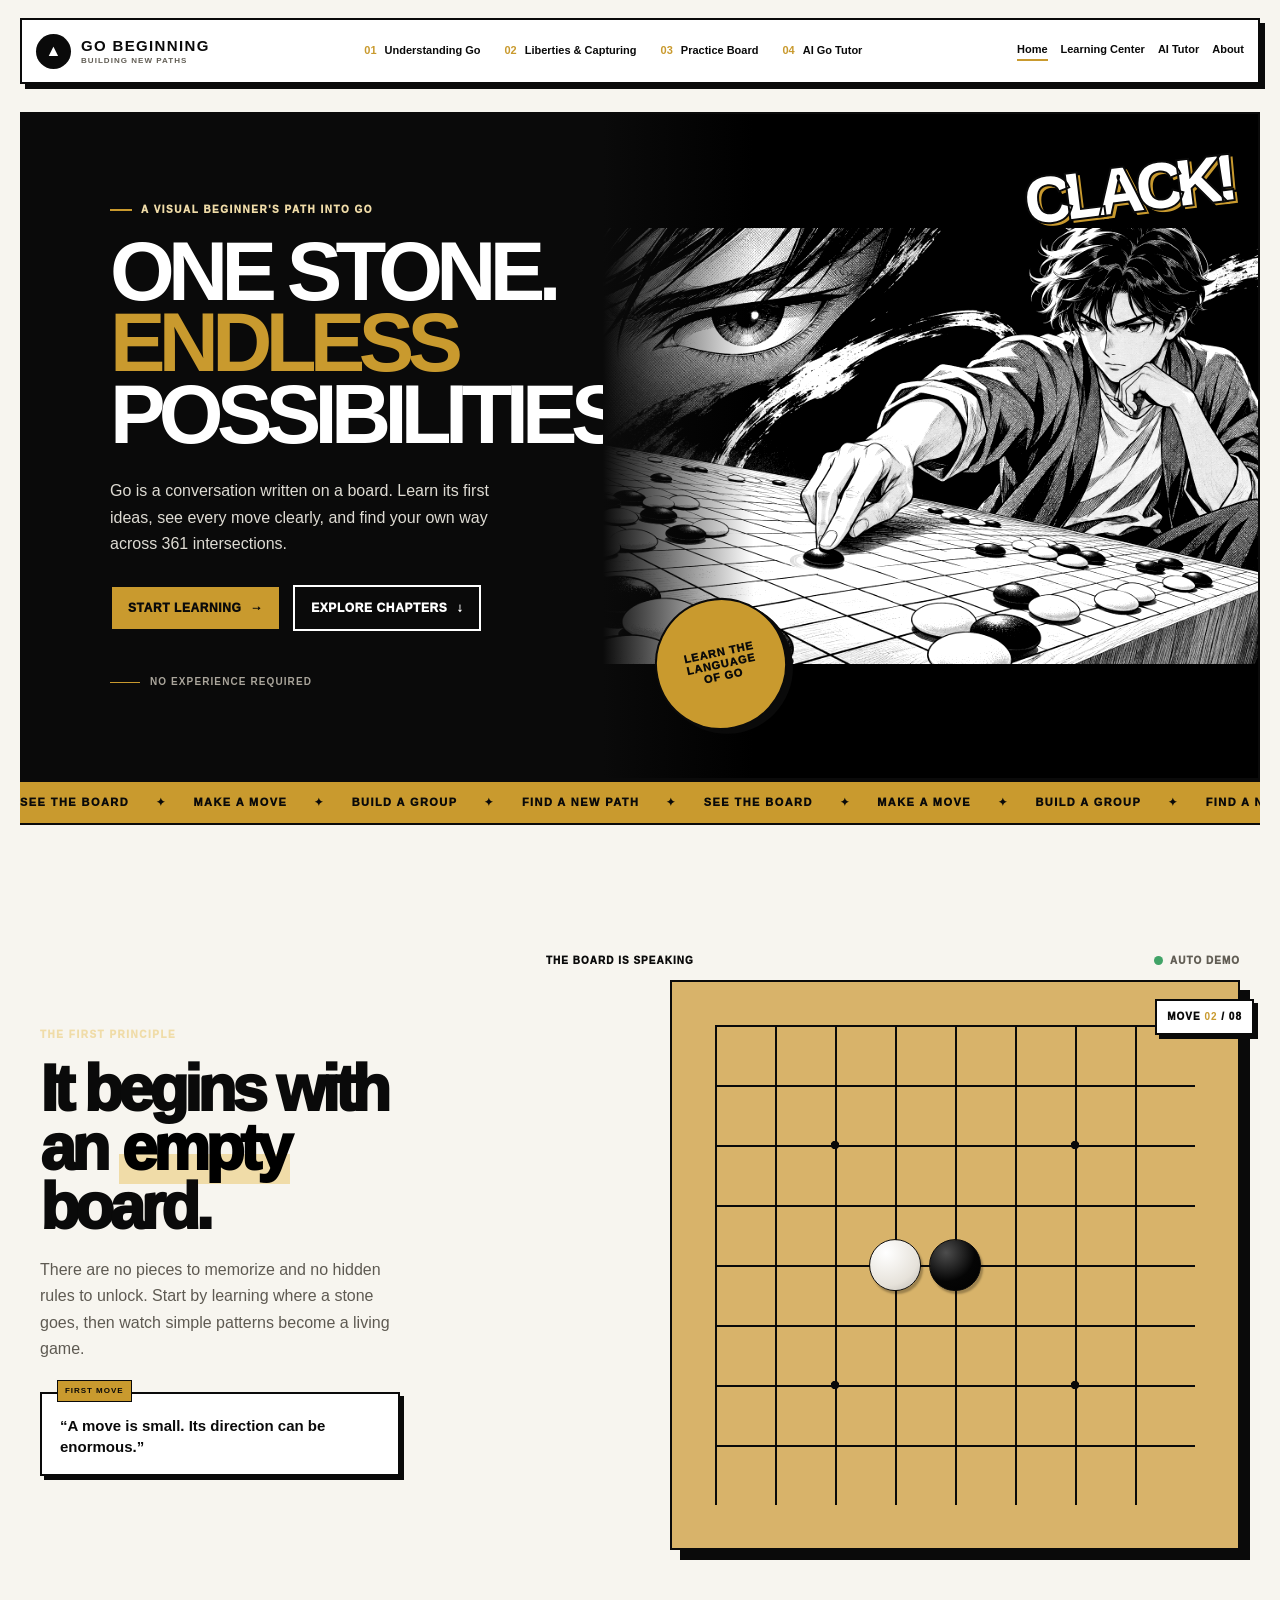
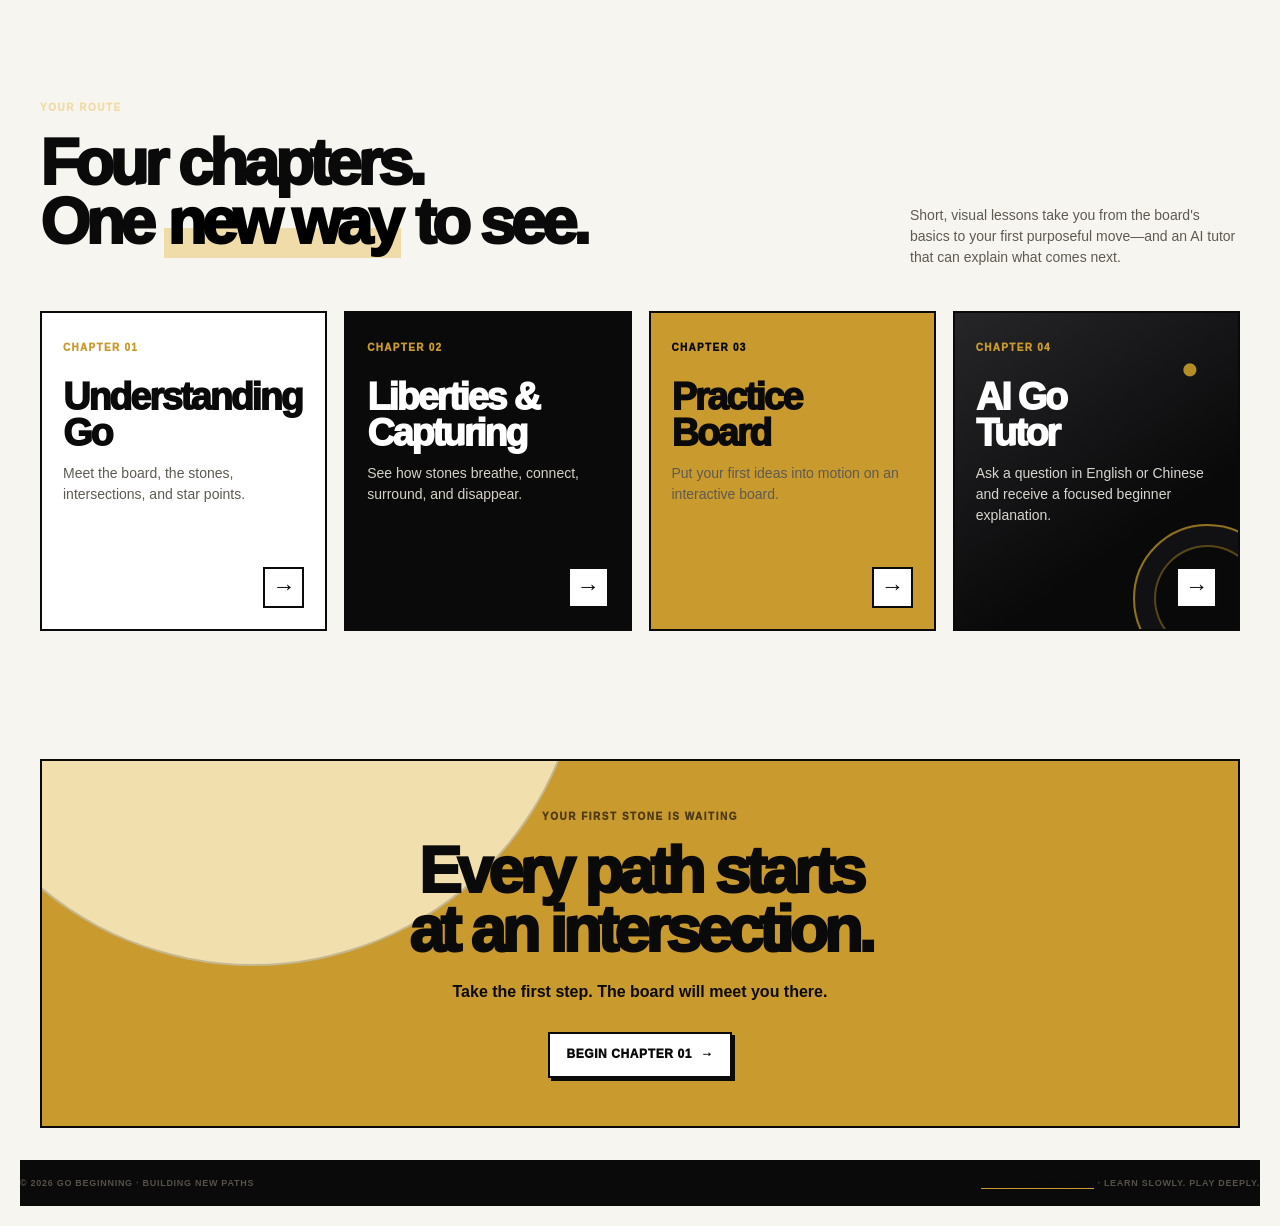
==== commit 494bcefd: "Modify the website functionality and add Chapter Four" ====
--- a/index.html
+++ b/index.html
@@ -16,8 +16,9 @@
             <a href="chapter1.html" class="chapter-tab"><span>01</span> Understanding Go</a>
             <a href="chapter2.html" class="chapter-tab"><span>02</span> Liberties &amp; Capturing</a>
             <a href="chapter3.html" class="chapter-tab"><span>03</span> Practice Board</a>
+            <a href="chapter4.html" class="chapter-tab"><span>04</span> AI Go Tutor</a>
         </nav>
-        <nav class="main-nav" aria-label="Main navigation"><a href="index.html" class="active" aria-current="page">Home</a><a href="#course-section">Learning Center</a><a href="about.html">About</a></nav>
+        <nav class="main-nav" aria-label="Main navigation"><a href="index.html" class="active" aria-current="page">Home</a><a href="#course-section">Learning Center</a><a href="chapter4.html">AI Tutor</a><a href="about.html">About</a></nav>
     </header>
     <main id="home-page">
         <section class="home-hero" aria-labelledby="home-title">
@@ -29,9 +30,8 @@
                 <p class="home-note"><span></span> NO EXPERIENCE REQUIRED</p>
             </div>
             <div class="home-hero-art">
-                <img src="assets/go-manga-reference.jpg" alt="A monochrome manga-style scene of a Go board, black and white stones, and a contemplative player.">
+                <img src="assets/go-manga-hero-original.png" alt="An original black-and-white manga-style scene of a focused player placing a stone on a Go board.">
                 <span class="home-sound" aria-hidden="true">CLACK!</span><span class="home-stamp" aria-hidden="true">LEARN THE<br>LANGUAGE<br>OF GO</span>
-                <p>Visual reference supplied for this project. The original in-image watermark/copyright marking is intentionally retained.</p>
             </div>
         </section>
         <div class="home-ticker" aria-hidden="true"><div><span>SEE THE BOARD</span><span>MAKE A MOVE</span><span>BUILD A GROUP</span><span>FIND A NEW PATH</span><span>SEE THE BOARD</span><span>MAKE A MOVE</span><span>BUILD A GROUP</span><span>FIND A NEW PATH</span></div></div>
@@ -40,11 +40,12 @@
             <div class="home-demo-wrap"><div class="home-demo-meta"><span>THE BOARD IS SPEAKING</span><span><i></i>AUTO DEMO</span></div><div class="home-demo-board" role="img" aria-label="An automatic nine by nine Go board demonstration showing alternating black and white stones."><span class="home-move-tag">MOVE <b id="home-move-count">01</b> / 08</span><div id="home-stones"></div></div></div>
         </section>
         <section class="course-section home-course" id="course-section" aria-labelledby="course-title">
-            <div class="home-course-heading"><div><p class="home-section-label">YOUR ROUTE</p><h2 id="course-title">Three chapters.<br>One <mark>new way</mark> to see.</h2></div><p>Short, visual lessons take you from the board's basics to your first purposeful move.</p></div>
+            <div class="home-course-heading"><div><p class="home-section-label">YOUR ROUTE</p><h2 id="course-title">Four chapters.<br>One <mark>new way</mark> to see.</h2></div><p>Short, visual lessons take you from the board's basics to your first purposeful move—and an AI tutor that can explain what comes next.</p></div>
             <div class="home-course-grid">
                 <article class="home-course-card"><div><span>CHAPTER 01</span><h3>Understanding<br>Go</h3><p>Meet the board, the stones, intersections, and star points.</p></div><a href="chapter1.html" aria-label="Open Chapter 1: Understanding Go">→</a></article>
                 <article class="home-course-card home-course-card--dark"><div><span>CHAPTER 02</span><h3>Liberties &amp;<br>Capturing</h3><p>See how stones breathe, connect, surround, and disappear.</p></div><a href="chapter2.html" aria-label="Open Chapter 2: Liberties and Capturing">→</a></article>
                 <article class="home-course-card home-course-card--gold"><div><span>CHAPTER 03</span><h3>Practice<br>Board</h3><p>Put your first ideas into motion on an interactive board.</p></div><a href="chapter3.html" aria-label="Open Chapter 3: Practice Board">→</a></article>
+                <article class="home-course-card home-course-card--ai"><div><span>CHAPTER 04</span><h3>AI Go<br>Tutor</h3><p>Ask a question in English or Chinese and receive a focused beginner explanation.</p></div><a href="chapter4.html" aria-label="Open Chapter 4: AI Go Tutor">→</a></article>
             </div>
         </section>
         <section class="home-closing" aria-labelledby="closing-title"><div><p class="home-section-label">YOUR FIRST STONE IS WAITING</p><h2 id="closing-title">Every path starts<br>at an intersection.</h2><p>Take the first step. The board will meet you there.</p><a href="chapter1.html" class="primary-button">BEGIN CHAPTER 01 <span aria-hidden="true">→</span></a></div></section>
--- a/style.css
+++ b/style.css
@@ -1931,8 +1931,8 @@
 .home-course-card--dark p { color: #d7d2c7; }
 .home-course-card--gold { background: var(--accent-gold); }
 .home-course-card--gold > div > span { color: var(--dark-header); }
-.home-closing { position: relative; width: min(1400px, calc(100% - 40px)); min-height: 354px; display: grid; place-items: center; margin: 0 auto; padding: 48px 22px; overflow: hidden; border: 2px solid var(--dark-header); background: var(--accent-gold); text-align: center; }
-.home-closing::before { position: absolute; top: -125%; left: -10%; width: 55%; aspect-ratio: 1; border-radius: 50%; background: var(--dark-header); content: ""; }
+.home-closing { position: relative; isolation: isolate; width: min(1400px, calc(100% - 40px)); min-height: 354px; display: grid; place-items: center; margin: 0 auto; padding: 48px 22px; overflow: hidden; border: 2px solid var(--dark-header); background: var(--accent-gold); text-align: center; }
+.home-closing::before { position: absolute; z-index: 0; top: -125%; left: -10%; width: 55%; aspect-ratio: 1; border: 2px solid rgba(20, 20, 22, .2); border-radius: 50%; background: #f1dfae; content: ""; }
 .home-closing > div { position: relative; z-index: 1; }
 .home-closing .home-section-label { color: #4d3a15; }
 .home-closing h2 { max-width: 800px; }
@@ -2583,3 +2583,1785 @@
     background: var(--dark-header);
     box-shadow: var(--shadow-sm);
 }
+
+/* Chapter 01: clear, intentional board guidance instead of a loose sentence. */
+.board-instructions {
+    width: min(100%, 560px);
+    display: grid;
+    grid-template-columns: 42px minmax(0, 1fr);
+    align-items: center;
+    gap: 13px;
+    margin: 24px auto 0;
+    padding: 13px 15px;
+    border: 2px solid var(--dark-header);
+    background: #fffdf7;
+    box-shadow: 4px 4px 0 var(--accent-gold);
+    color: var(--dark-header);
+}
+
+.board-instructions-icon {
+    width: 38px;
+    height: 38px;
+    display: grid;
+    place-items: center;
+    border-radius: 50%;
+    background: var(--dark-header);
+    color: var(--accent-gold);
+    font-family: Georgia, serif;
+    font-size: 25px;
+    font-weight: 900;
+    line-height: 1;
+}
+
+.board-instructions-copy strong {
+    display: block;
+    margin-bottom: 4px;
+    color: var(--dark-header);
+    font-size: 10px;
+    font-weight: 1000;
+    letter-spacing: .12em;
+}
+
+.board-instructions-copy p {
+    margin: 0;
+    color: #575249;
+    font-size: 13px;
+    font-weight: 600;
+    line-height: 1.55;
+}
+
+.board-instructions-copy b {
+    margin-left: 5px;
+    color: #8e6816;
+    font-size: 10px;
+    font-weight: 1000;
+    letter-spacing: .05em;
+}
+
+.board-instructions-copy b:first-child { margin-left: 0; }
+
+@media (max-width: 560px) {
+    .board-instructions {
+        grid-template-columns: 35px minmax(0, 1fr);
+        gap: 10px;
+        margin-top: 19px;
+        padding: 11px;
+        box-shadow: 3px 3px 0 var(--accent-gold);
+    }
+
+    .board-instructions-icon { width: 32px; height: 32px; font-size: 21px; }
+    .board-instructions-copy strong { font-size: 9px; }
+    .board-instructions-copy p { font-size: 12px; }
+    .board-instructions-copy b { display: inline-block; margin-left: 3px; }
+}
+
+/* Chapter 02: liberty guidance reflects the green intersections on the board. */
+.liberty-instructions {
+    grid-template-columns: 48px minmax(0, 1fr) auto;
+    gap: 15px;
+    margin: 0 auto 24px;
+    padding: 13px 15px;
+    background: var(--dark-header);
+    color: var(--bg-surface);
+    box-shadow: 4px 4px 0 #43a36b;
+}
+
+.liberty-instructions-mark {
+    position: relative;
+    width: 42px;
+    height: 42px;
+    display: grid;
+    place-items: center;
+    border: 1px solid rgba(255, 255, 255, .45);
+    border-radius: 50%;
+}
+
+.liberty-instructions-mark::before {
+    width: 13px;
+    height: 13px;
+    border-radius: 50%;
+    background: #f7f5ef;
+    box-shadow: 1px 2px 0 rgba(0, 0, 0, .6);
+    content: "";
+}
+
+.liberty-instructions-mark i {
+    position: absolute;
+    width: 7px;
+    height: 7px;
+    border-radius: 50%;
+    background: #43a36b;
+    box-shadow: 0 0 0 2px rgba(67, 163, 107, .18);
+}
+
+.liberty-instructions-mark i:nth-child(1) { top: 3px; left: 50%; transform: translateX(-50%); }
+.liberty-instructions-mark i:nth-child(2) { top: 50%; right: 3px; transform: translateY(-50%); }
+.liberty-instructions-mark i:nth-child(3) { bottom: 3px; left: 50%; transform: translateX(-50%); }
+.liberty-instructions-mark i:nth-child(4) { top: 50%; left: 3px; transform: translateY(-50%); }
+
+.liberty-instructions-copy strong {
+    display: block;
+    margin-bottom: 3px;
+    color: #f1dca4;
+    font-size: 10px;
+    font-weight: 1000;
+    letter-spacing: .13em;
+}
+
+.liberty-instructions-copy p {
+    margin: 0;
+    color: #e2dfd8;
+    font-size: 13px;
+    font-weight: 600;
+    line-height: 1.5;
+}
+
+.liberty-instructions-action {
+    align-self: stretch;
+    display: flex;
+    align-items: center;
+    gap: 7px;
+    padding-left: 15px;
+    border-left: 1px solid rgba(255, 255, 255, .3);
+    color: #43a36b;
+    font-size: 10px;
+    font-weight: 1000;
+    letter-spacing: .1em;
+    white-space: nowrap;
+}
+
+.liberty-instructions-action b { color: #f1dca4; font-size: 17px; line-height: 1; }
+
+@media (max-width: 560px) {
+    .liberty-instructions {
+        grid-template-columns: 38px minmax(0, 1fr);
+        gap: 11px;
+        margin-bottom: 19px;
+        padding: 11px;
+        box-shadow: 3px 3px 0 #43a36b;
+    }
+
+    .liberty-instructions-mark { width: 34px; height: 34px; }
+    .liberty-instructions-mark::before { width: 11px; height: 11px; }
+    .liberty-instructions-mark i { width: 6px; height: 6px; }
+    .liberty-instructions-copy strong { font-size: 9px; }
+    .liberty-instructions-copy p { font-size: 12px; }
+    .liberty-instructions-action { display: none; }
+}
+
+/* Chapter 03: a dramatic self-play prompt and a truthful scoring guide. */
+.self-play-manifesto {
+    display: grid;
+    grid-template-columns: minmax(0, 1.2fr) minmax(250px, .8fr);
+    gap: clamp(24px, 5vw, 70px);
+    align-items: center;
+    margin: 0 0 64px;
+    padding: clamp(27px, 5vw, 54px);
+    border: 2px solid var(--dark-header);
+    background: var(--dark-header);
+    box-shadow: var(--shadow-md);
+    color: var(--bg-surface);
+    overflow: hidden;
+}
+
+.self-play-copy .eyebrow { color: var(--accent-gold); }
+.self-play-copy .eyebrow::before { border-color: var(--bg-surface); background: var(--accent-gold); }
+.self-play-copy h3 {
+    max-width: 650px;
+    margin: 5px 0 16px;
+    color: var(--bg-surface);
+    font-size: clamp(30px, 4.5vw, 54px);
+    font-weight: 1000;
+    line-height: .93;
+    letter-spacing: -.065em;
+}
+
+.self-play-copy p {
+    max-width: 610px;
+    margin: 0;
+    color: #ded9cf;
+    font-size: 15px;
+    line-height: 1.65;
+}
+
+.self-play-quote {
+    position: relative;
+    display: flex;
+    min-height: 210px;
+    flex-direction: column;
+    justify-content: center;
+    padding: 27px;
+    border: 2px solid var(--dark-header);
+    background: var(--accent-gold);
+    box-shadow: 6px 6px 0 var(--bg-surface);
+    color: var(--dark-header);
+}
+
+.self-play-quote::before {
+    position: absolute;
+    top: 18px;
+    right: 20px;
+    color: rgba(10, 10, 10, .16);
+    content: "⚔";
+    font-size: 52px;
+    font-weight: 900;
+}
+
+.self-play-quote strong {
+    position: relative;
+    z-index: 1;
+    font-size: clamp(24px, 3vw, 34px);
+    font-weight: 1000;
+    line-height: .94;
+    letter-spacing: -.06em;
+}
+
+.self-play-side {
+    position: relative;
+    z-index: 1;
+    display: inline-flex;
+    align-items: center;
+    gap: 7px;
+    color: #51401b;
+    font-size: 9px;
+    font-weight: 1000;
+    letter-spacing: .12em;
+}
+
+.self-play-side::before { width: 8px; height: 8px; border-radius: 50%; content: ""; }
+.black-side { margin-bottom: 17px; }
+.black-side::before { background: var(--dark-header); }
+.white-side { margin-top: 17px; }
+.white-side::before { border: 1px solid var(--dark-header); background: var(--bg-surface); }
+
+.game-outcome-guide {
+    margin: 0 0 28px;
+    padding: 18px;
+    border: 2px solid var(--dark-header);
+    background: #fffdf7;
+    box-shadow: 4px 4px 0 var(--accent-gold);
+}
+
+.game-outcome-title { display: flex; align-items: end; justify-content: space-between; gap: 18px; padding: 0 0 14px; border-bottom: 2px solid var(--dark-header); }
+.game-outcome-title .eyebrow { margin: 0; }
+.game-outcome-title h4 { margin: 0; color: var(--dark-header); font-size: clamp(20px, 3vw, 27px); font-weight: 1000; line-height: 1; letter-spacing: -.04em; }
+.game-outcome-rules { display: grid; grid-template-columns: repeat(3, minmax(0, 1fr)); gap: 0; margin-top: 14px; }
+.game-outcome-rules article { min-width: 0; display: grid; grid-template-columns: 27px minmax(0, 1fr); gap: 9px; padding: 0 13px; border-left: 1px solid rgba(10, 10, 10, .25); }
+.game-outcome-rules article:first-child { padding-left: 0; border-left: 0; }
+.game-outcome-rules article:last-child { padding-right: 0; }
+.game-outcome-rules span { width: 24px; height: 24px; display: grid; place-items: center; border: 1px solid var(--dark-header); border-radius: 50%; background: var(--accent-gold); color: var(--dark-header); font-size: 9px; font-weight: 1000; }
+.game-outcome-rules p { margin: 0; color: #575249; font-size: 12px; font-weight: 600; line-height: 1.5; }
+.game-outcome-rules b { color: var(--dark-header); font-weight: 1000; }
+
+@media (max-width: 760px) {
+    .self-play-manifesto { grid-template-columns: 1fr; gap: 25px; margin-bottom: 48px; }
+    .self-play-quote { min-height: 165px; }
+    .game-outcome-rules { grid-template-columns: 1fr; gap: 12px; }
+    .game-outcome-rules article { padding: 0; border: 0; }
+}
+
+@media (max-width: 560px) {
+    .self-play-manifesto { padding: 25px 20px; }
+    .self-play-copy p { font-size: 14px; }
+    .self-play-quote { padding: 22px; box-shadow: 4px 4px 0 var(--bg-surface); }
+    .game-outcome-guide { margin-bottom: 22px; padding: 14px; box-shadow: 3px 3px 0 var(--accent-gold); }
+    .game-outcome-title { align-items: flex-start; flex-direction: column; gap: 8px; }
+    .game-outcome-rules p { font-size: 12px; }
+}
+
+/* Chapter 03 training arc: move the preparation sequence before the live board. */
+.chapter-content > .practice-guide:not(.comic-training),
+.chapter-content > .game-completion:not(.comic-training-completion) {
+    display: none;
+}
+
+.comic-training {
+    margin: 0 0 24px;
+    padding: clamp(28px, 5vw, 48px);
+    border: 2px solid var(--dark-header);
+    background: #fffdf7;
+    box-shadow: var(--shadow-md);
+}
+
+.comic-training-heading {
+    display: grid;
+    grid-template-columns: minmax(0, 1fr) minmax(240px, .7fr);
+    gap: 13px 35px;
+    align-items: end;
+    margin-bottom: 27px;
+    padding-bottom: 20px;
+    border-bottom: 2px solid var(--dark-header);
+}
+
+.comic-training-heading .eyebrow { grid-column: 1 / -1; margin: 0; }
+.comic-training-heading h3 {
+    margin: 0;
+    color: var(--dark-header);
+    font-size: clamp(31px, 4.5vw, 52px);
+    font-weight: 1000;
+    line-height: .93;
+    letter-spacing: -.065em;
+}
+.comic-training-heading p { max-width: 400px; margin: 0 0 3px; color: var(--text-secondary); font-size: 14px; line-height: 1.55; }
+
+.comic-training-steps {
+    display: grid;
+    grid-template-columns: repeat(2, minmax(0, 1fr));
+    gap: 13px;
+}
+
+.comic-training-steps .practice-step {
+    position: relative;
+    min-height: 143px;
+    display: grid;
+    grid-template-columns: 48px minmax(0, 1fr) 30px;
+    gap: 14px;
+    align-items: start;
+    padding: 20px 18px;
+    border: 2px solid var(--dark-header);
+    border-radius: 0;
+    background: var(--bg-surface);
+    box-shadow: 4px 4px 0 var(--dark-header);
+    transition: transform .18s ease, box-shadow .18s ease;
+}
+
+.comic-training-steps .practice-step:hover {
+    transform: translate(-3px, -3px);
+    box-shadow: 7px 7px 0 var(--accent-gold);
+}
+
+.comic-training-steps .practice-step:nth-child(2) { background: var(--dark-header); color: var(--bg-surface); }
+.comic-training-steps .practice-step:nth-child(4) { background: var(--accent-gold); }
+.comic-training-steps .practice-step-number {
+    width: 42px;
+    height: 42px;
+    display: grid;
+    place-items: center;
+    border: 2px solid var(--dark-header);
+    border-radius: 50%;
+    background: var(--accent-gold);
+    color: var(--dark-header);
+    font-size: 12px;
+    font-weight: 1000;
+}
+.comic-training-steps .practice-step:nth-child(2) .practice-step-number { background: var(--bg-surface); }
+.practice-step-kicker { display: block; margin-bottom: 6px; color: #78601e; font-size: 9px; font-weight: 1000; letter-spacing: .12em; }
+.comic-training-steps .practice-step:nth-child(2) .practice-step-kicker { color: var(--accent-gold); }
+.comic-training-steps .practice-step h4 { margin: 0 0 7px; color: var(--dark-header); font-size: 19px; font-weight: 1000; line-height: .98; letter-spacing: -.04em; }
+.comic-training-steps .practice-step:nth-child(2) h4 { color: var(--bg-surface); }
+.comic-training-steps .practice-step p { margin: 0; color: var(--text-secondary); font-size: 12px; font-weight: 600; line-height: 1.45; }
+.comic-training-steps .practice-step:nth-child(2) p { color: #ddd8ce; }
+.practice-step-arrow { align-self: end; color: var(--accent-gold); font-size: 28px; font-weight: 900; line-height: 1; }
+.comic-training-steps .practice-step:nth-child(4) .practice-step-arrow { color: var(--dark-header); }
+
+.comic-training-completion {
+    position: relative;
+    overflow: hidden;
+    margin: 0 0 52px;
+    padding: clamp(29px, 5vw, 45px) 22px;
+    border: 2px solid var(--dark-header);
+    border-radius: 0;
+    background: var(--dark-header);
+    box-shadow: var(--shadow-md);
+    text-align: center;
+}
+.comic-training-completion::before {
+    position: absolute;
+    top: -85px;
+    left: -45px;
+    width: 190px;
+    height: 190px;
+    border: 2px solid var(--accent-gold);
+    border-radius: 50%;
+    content: "";
+    opacity: .72;
+}
+.comic-training-completion .eyebrow { position: relative; color: var(--accent-gold); }
+.comic-training-completion .eyebrow::before { border-color: var(--bg-surface); background: var(--accent-gold); }
+.comic-training-completion h3 { position: relative; max-width: 760px; margin: 7px auto 12px; color: var(--bg-surface); font-size: clamp(24px, 3.4vw, 37px); font-weight: 1000; line-height: 1; letter-spacing: -.05em; }
+.comic-training-completion p { position: relative; max-width: 670px; margin: 0 auto; color: #d7d2c8; font-size: 14px; line-height: 1.6; }
+
+@media (max-width: 720px) {
+    .comic-training-heading { grid-template-columns: 1fr; gap: 10px; }
+    .comic-training-steps { grid-template-columns: 1fr; }
+}
+
+@media (max-width: 560px) {
+    .comic-training { padding: 23px 18px; }
+    .comic-training-heading { margin-bottom: 22px; padding-bottom: 16px; }
+    .comic-training-steps .practice-step { min-height: 125px; grid-template-columns: 41px minmax(0, 1fr) 23px; gap: 11px; padding: 16px 13px; box-shadow: 3px 3px 0 var(--dark-header); }
+    .comic-training-steps .practice-step-number { width: 35px; height: 35px; font-size: 10px; }
+    .comic-training-steps .practice-step h4 { font-size: 17px; }
+    .practice-step-arrow { font-size: 23px; }
+    .comic-training-completion { margin-bottom: 42px; padding: 28px 18px; }
+}
+
+/* ========================================================================
+   NLP MINI LAB — EXPLAINABLE INTENT CLASSIFIER
+========================================================================= */
+.nlp-lab-page {
+    width: min(1400px, calc(100% - 40px));
+    margin: 28px auto 0;
+    padding-bottom: 90px;
+}
+
+.nlp-hero {
+    min-height: 510px;
+    display: grid;
+    grid-template-columns: minmax(0, 1.06fr) minmax(390px, .94fr);
+    gap: clamp(35px, 7vw, 95px);
+    align-items: center;
+    padding: clamp(42px, 7vw, 86px);
+    border: 2px solid var(--dark-header);
+    background: var(--dark-header);
+    box-shadow: var(--shadow-lg);
+    color: var(--bg-surface);
+    overflow: hidden;
+}
+
+.nlp-hero-copy .eyebrow { color: var(--accent-gold); }
+.nlp-hero-copy .eyebrow::before { border-color: var(--bg-surface); background: var(--accent-gold); }
+.nlp-hero h1 {
+    margin: 9px 0 23px;
+    color: var(--bg-surface);
+    font-size: clamp(52px, 7vw, 95px);
+    font-weight: 1000;
+    line-height: .84;
+    letter-spacing: -.08em;
+}
+.nlp-hero h1 em { color: var(--accent-gold); font-style: normal; }
+.nlp-hero-copy > p { max-width: 640px; margin: 0; color: #ddd8cf; font-size: 16px; line-height: 1.65; }
+.nlp-hero-tags { display: flex; flex-wrap: wrap; gap: 7px; margin-top: 29px; }
+.nlp-hero-tags span { padding: 7px 9px; border: 1px solid #6d6a64; color: #c9c4ba; font-size: 8px; font-weight: 1000; letter-spacing: .11em; }
+
+.nlp-pipeline {
+    position: relative;
+    display: grid;
+    grid-template-columns: 1fr auto 1fr;
+    gap: 12px;
+    padding: 26px;
+    border: 2px solid var(--dark-header);
+    background: var(--accent-gold);
+    box-shadow: 7px 7px 0 var(--bg-surface);
+    color: var(--dark-header);
+    transform: rotate(1.2deg);
+}
+.nlp-pipeline div { min-height: 84px; display: flex; flex-direction: column; justify-content: space-between; padding: 12px; border: 2px solid var(--dark-header); background: #f1d78d; }
+.nlp-pipeline div.active { grid-column: 2 / 4; background: var(--dark-header); color: var(--bg-surface); }
+.nlp-pipeline b { font-size: 24px; font-weight: 1000; line-height: 1; }
+.nlp-pipeline span { font-size: 9px; font-weight: 1000; letter-spacing: .12em; }
+.nlp-pipeline i { align-self: center; font-size: 21px; font-style: normal; font-weight: 900; }
+
+.nlp-workbench {
+    display: grid;
+    grid-template-columns: minmax(0, 1.12fr) minmax(370px, .88fr);
+    gap: 18px;
+    align-items: stretch;
+    margin: 78px 0;
+}
+.nlp-input-panel, .nlp-result-panel { min-width: 0; padding: clamp(25px, 4vw, 42px); border: 2px solid var(--dark-header); }
+.nlp-input-panel { background: var(--dark-header); box-shadow: 7px 7px 0 var(--accent-gold); color: var(--bg-surface); }
+.nlp-result-panel { display: flex; min-height: 650px; flex-direction: column; background: #fffdf7; box-shadow: 7px 7px 0 var(--dark-header); }
+
+.nlp-panel-heading { display: flex; justify-content: space-between; gap: 20px; align-items: flex-start; margin-bottom: 28px; }
+.nlp-panel-heading .eyebrow { margin-bottom: 7px; color: var(--accent-gold); }
+.nlp-panel-heading .eyebrow::before { border-color: var(--bg-surface); }
+.nlp-panel-heading h2 { margin: 0; color: var(--bg-surface); font-size: clamp(30px, 4vw, 48px); font-weight: 1000; line-height: .94; letter-spacing: -.06em; }
+.nlp-baseline-badge { flex: 0 0 auto; padding: 7px 8px; border: 1px solid #706d66; color: #aaa59d; font-size: 8px; font-weight: 1000; letter-spacing: .1em; }
+
+#intent-form label { display: block; margin-bottom: 8px; color: #c7c2b8; font-size: 10px; font-weight: 900; letter-spacing: .09em; text-transform: uppercase; }
+.nlp-textarea-wrap { position: relative; }
+#go-question {
+    width: 100%; min-height: 162px; resize: vertical; padding: 18px 18px 38px;
+    border: 2px solid var(--bg-surface); border-radius: 0; outline: none;
+    background: #fffdf7; color: var(--dark-header); font: 700 18px/1.55 Arial, Helvetica, sans-serif;
+    box-shadow: 4px 4px 0 var(--accent-gold);
+}
+#go-question:focus { border-color: var(--accent-gold); box-shadow: 6px 6px 0 var(--accent-gold); }
+#go-question::placeholder { color: #8c877d; font-weight: 500; }
+#question-count { position: absolute; right: 13px; bottom: 9px; color: #6a655c; font-size: 9px; font-weight: 900; letter-spacing: .07em; }
+.nlp-analyze-button {
+    width: 100%; min-height: 50px; display: flex; align-items: center; justify-content: space-between;
+    margin-top: 15px; padding: 12px 16px; border: 2px solid var(--accent-gold); border-radius: 0;
+    background: var(--accent-gold); color: var(--dark-header); cursor: pointer;
+    font-size: 11px; font-weight: 1000; letter-spacing: .09em; box-shadow: 4px 4px 0 var(--bg-surface);
+    transition: transform .16s, box-shadow .16s, background .16s;
+}
+.nlp-analyze-button:hover { transform: translate(-2px, -2px); background: var(--accent-gold-hover); box-shadow: 6px 6px 0 var(--bg-surface); }
+.nlp-analyze-button span { font-size: 20px; }
+
+.nlp-examples { display: flex; flex-wrap: wrap; gap: 7px; margin-top: 30px; }
+.nlp-examples > span { width: 100%; margin-bottom: 2px; color: #8f8a81; font-size: 8px; font-weight: 1000; letter-spacing: .13em; }
+.nlp-examples button { padding: 8px 9px; border: 1px solid #69665f; background: transparent; color: #d6d1c7; cursor: pointer; font-size: 10px; font-weight: 700; transition: border-color .16s, color .16s, background .16s; }
+.nlp-examples button:hover { border-color: var(--accent-gold); background: #211c12; color: var(--accent-gold); }
+
+.nlp-result-empty { flex: 1; display: grid; place-content: center; justify-items: center; text-align: center; }
+.nlp-result-empty > span { width: 74px; height: 74px; display: grid; place-items: center; border: 3px solid var(--dark-header); border-radius: 50%; background: var(--accent-gold); box-shadow: 5px 5px 0 var(--dark-header); font: 1000 43px/1 Georgia, serif; }
+.nlp-result-empty p { margin: 25px 0 5px; color: var(--dark-header); font-size: 12px; font-weight: 1000; letter-spacing: .12em; }
+.nlp-result-empty small { color: var(--text-secondary); font-size: 12px; }
+.nlp-result-content[hidden], .nlp-result-empty[hidden] { display: none; }
+.nlp-result-content { display: block; }
+.nlp-result-topline { display: flex; align-items: center; justify-content: space-between; gap: 15px; margin-bottom: 17px; padding-bottom: 13px; border-bottom: 2px solid var(--dark-header); }
+.nlp-result-topline span { color: #6c675f; font-size: 9px; font-weight: 1000; letter-spacing: .13em; }
+.nlp-result-topline b { padding: 5px 7px; border: 1px solid var(--dark-header); background: var(--accent-gold); color: var(--dark-header); font-size: 8px; letter-spacing: .08em; }
+#result-intent { margin: 0 0 10px; color: var(--dark-header); font-size: clamp(32px, 5vw, 54px); font-weight: 1000; line-height: .88; letter-spacing: -.07em; }
+#result-description { margin: 0 0 22px; color: var(--text-secondary); font-size: 13px; line-height: 1.55; }
+.nlp-trace { margin: 0; border-top: 1px solid var(--dark-header); }
+.nlp-trace div { display: grid; grid-template-columns: 125px minmax(0, 1fr); gap: 10px; padding: 10px 0; border-bottom: 1px solid rgba(10,10,10,.2); }
+.nlp-trace dt { color: #7c776d; font-size: 8px; font-weight: 1000; letter-spacing: .1em; }
+.nlp-trace dd { min-width: 0; margin: 0; overflow-wrap: anywhere; color: var(--dark-header); font-size: 11px; font-weight: 700; }
+
+.nlp-score-chart { display: grid; gap: 7px; margin: 20px 0; }
+.nlp-score-row { display: grid; grid-template-columns: 124px minmax(0, 1fr) 20px; gap: 8px; align-items: center; }
+.nlp-score-row > span { overflow: hidden; color: #5e5950; font-size: 8px; font-weight: 1000; letter-spacing: .05em; text-overflow: ellipsis; white-space: nowrap; }
+.nlp-score-row i { height: 7px; display: block; border: 1px solid var(--dark-header); background: #e9e4d9; }
+.nlp-score-row i b { height: 100%; display: block; background: var(--accent-gold); transition: width .35s ease; }
+.nlp-score-row strong { text-align: right; font-size: 9px; }
+#result-route { width: 100%; margin-top: 2px; justify-content: space-between; }
+
+.nlp-method { padding: clamp(35px, 6vw, 68px); border: 2px solid var(--dark-header); background: #fffdf7; box-shadow: var(--shadow-md); }
+.nlp-method-heading { display: grid; grid-template-columns: minmax(0, 1fr) minmax(280px, .7fr); gap: 13px 50px; align-items: end; margin-bottom: 36px; }
+.nlp-method-heading .eyebrow { grid-column: 1 / -1; margin: 0; }
+.nlp-method-heading h2 { margin: 0; color: var(--dark-header); font-size: clamp(36px, 5vw, 65px); font-weight: 1000; line-height: .9; letter-spacing: -.07em; }
+.nlp-method-heading > p { margin: 0 0 3px; color: var(--text-secondary); font-size: 14px; line-height: 1.6; }
+.nlp-method-grid { display: grid; grid-template-columns: repeat(3, minmax(0, 1fr)); gap: 13px; }
+.nlp-method-grid article { min-height: 210px; padding: 22px; border: 2px solid var(--dark-header); background: var(--bg-surface); box-shadow: 4px 4px 0 var(--dark-header); }
+.nlp-method-grid article:nth-child(2) { background: var(--dark-header); color: var(--bg-surface); }
+.nlp-method-grid article:nth-child(3) { background: var(--accent-gold); }
+.nlp-method-grid article > span { display: block; color: var(--accent-gold); font-size: 12px; font-weight: 1000; letter-spacing: .12em; }
+.nlp-method-grid article:nth-child(3) > span { color: var(--dark-header); }
+.nlp-method-grid h3 { margin: 45px 0 9px; color: var(--dark-header); font-size: 25px; font-weight: 1000; letter-spacing: -.045em; }
+.nlp-method-grid article:nth-child(2) h3 { color: var(--bg-surface); }
+.nlp-method-grid p { margin: 0; color: var(--text-secondary); font-size: 12px; line-height: 1.55; }
+.nlp-method-grid article:nth-child(2) p { color: #d6d1c8; }
+.nlp-limitations { display: grid; grid-template-columns: 185px minmax(0, 1fr); gap: 20px; margin-top: 27px; padding: 18px; border: 2px dashed var(--dark-header); background: #f3ead4; }
+.nlp-limitations strong { color: #7b5d17; font-size: 10px; font-weight: 1000; letter-spacing: .11em; }
+.nlp-limitations p { margin: 0; color: #514d45; font-size: 12px; line-height: 1.6; }
+
+@media (max-width: 1060px) {
+    .nlp-hero { grid-template-columns: 1fr; }
+    .nlp-pipeline { max-width: 620px; }
+    .nlp-workbench { grid-template-columns: 1fr; }
+    .nlp-result-panel { min-height: 560px; }
+}
+
+@media (max-width: 720px) {
+    .nlp-lab-page { width: calc(100% - 24px); margin-top: 20px; }
+    .nlp-hero { min-height: 0; gap: 35px; padding: 42px 24px; }
+    .nlp-pipeline { grid-template-columns: 1fr 1fr; gap: 8px; padding: 17px; box-shadow: 5px 5px 0 var(--bg-surface); transform: none; }
+    .nlp-pipeline i { display: none; }
+    .nlp-pipeline div.active { grid-column: auto; }
+    .nlp-workbench { margin: 55px 0; }
+    .nlp-input-panel, .nlp-result-panel { padding: 23px 18px; }
+    .nlp-panel-heading { display: block; }
+    .nlp-baseline-badge { display: inline-block; margin-top: 13px; }
+    .nlp-method { padding: 28px 19px; }
+    .nlp-method-heading { grid-template-columns: 1fr; gap: 14px; }
+    .nlp-method-grid { grid-template-columns: 1fr; }
+    .nlp-method-grid article { min-height: 170px; }
+    .nlp-method-grid h3 { margin-top: 28px; }
+    .nlp-limitations { grid-template-columns: 1fr; gap: 8px; }
+}
+
+@media (max-width: 460px) {
+    .nlp-hero h1 { font-size: 50px; }
+    .nlp-pipeline div { min-height: 72px; }
+    #go-question { min-height: 145px; font-size: 16px; }
+    .nlp-trace div { grid-template-columns: 1fr; gap: 4px; }
+    .nlp-score-row { grid-template-columns: 98px minmax(0, 1fr) 18px; }
+}
+
+/* Keep the expanded site navigation inside narrow phone screens. */
+@media (max-width: 700px) {
+    .site-header {
+        grid-template-columns: minmax(0, 1fr);
+    }
+
+    .site-header > * {
+        min-width: 0;
+        max-width: 100%;
+    }
+
+    .header-logo {
+        grid-column: 1;
+        grid-row: 1;
+    }
+
+    .main-nav {
+        grid-column: 1;
+        grid-row: 2;
+        justify-self: stretch;
+        justify-content: flex-start;
+        gap: 18px;
+        width: 100%;
+        padding: 8px 0;
+        overflow-x: auto;
+        overscroll-behavior-inline: contain;
+        scrollbar-width: thin;
+        border-top: 1px solid var(--border-light);
+    }
+
+    .main-nav a {
+        flex: 0 0 auto;
+        white-space: nowrap;
+    }
+
+    .header-chapter-nav {
+        grid-column: 1;
+        grid-row: 3;
+        width: 100%;
+        max-width: 100%;
+        border-top: 1px solid var(--border-light);
+    }
+}
+
+/* ==========================================
+   CHAPTER 04 — AI GO TUTOR
+========================================== */
+
+.home-course-grid {
+    grid-template-columns: repeat(4, minmax(0, 1fr));
+}
+
+.home-course-card--ai {
+    position: relative;
+    overflow: hidden;
+    color: #fff;
+    background:
+        radial-gradient(circle at 83% 18%, rgba(197, 155, 39, .9) 0 6px, transparent 7px),
+        linear-gradient(145deg, #262629, #09090a 68%);
+}
+
+.home-course-card--ai::before {
+    content: '';
+    position: absolute;
+    right: -44px;
+    bottom: -44px;
+    width: 145px;
+    height: 145px;
+    border: 2px solid rgba(197, 155, 39, .72);
+    border-radius: 50%;
+    box-shadow: inset 0 0 0 19px #111113, inset 0 0 0 21px rgba(197, 155, 39, .42);
+}
+
+.home-course-card--ai > * {
+    position: relative;
+    z-index: 1;
+}
+
+.home-course-card--ai h3 { color: #fff; }
+.home-course-card--ai p { color: #d9d6cf; }
+
+.ai-tutor-body {
+    background: #f4f1e9;
+}
+
+.ai-tutor-page {
+    width: min(var(--content-width), calc(100% - 48px));
+    margin: 0 auto 72px;
+}
+
+.ai-tutor-hero {
+    position: relative;
+    min-height: 480px;
+    display: grid;
+    grid-template-columns: minmax(0, 1.5fr) minmax(280px, .72fr);
+    align-items: end;
+    gap: 48px;
+    padding: clamp(52px, 8vw, 105px) clamp(28px, 6vw, 82px) clamp(48px, 7vw, 86px);
+    overflow: hidden;
+    color: #fff;
+    background:
+        radial-gradient(circle at 85% 18%, rgba(197,155,39,.95) 0 8px, transparent 9px),
+        radial-gradient(circle at 92% 30%, #f4f1e9 0 5px, transparent 6px),
+        linear-gradient(120deg, #070708 0 66%, #171719 66% 100%);
+    border: 3px solid #0a0a0b;
+    box-shadow: 10px 10px 0 var(--accent-gold);
+}
+
+.ai-tutor-hero::before,
+.ai-tutor-hero::after {
+    content: '';
+    position: absolute;
+    border: 2px solid rgba(197, 155, 39, .46);
+    border-radius: 50%;
+}
+
+.ai-tutor-hero::before {
+    width: 290px;
+    height: 290px;
+    right: -65px;
+    top: -94px;
+    box-shadow: inset 0 0 0 35px #101012, inset 0 0 0 37px rgba(197, 155, 39, .25);
+}
+
+.ai-tutor-hero::after {
+    width: 95px;
+    height: 95px;
+    right: 28%;
+    bottom: -54px;
+    background: var(--accent-gold);
+}
+
+.ai-tutor-hero-copy,
+.ai-tutor-hero-note {
+    position: relative;
+    z-index: 1;
+}
+
+.ai-tutor-kicker {
+    display: flex;
+    align-items: center;
+    gap: 10px;
+    margin: 0 0 22px;
+    color: var(--accent-gold-hover);
+    font-size: 11px;
+    font-weight: 1000;
+    letter-spacing: .15em;
+}
+
+.ai-tutor-kicker span {
+    width: 11px;
+    height: 11px;
+    flex: 0 0 auto;
+    border-radius: 50%;
+    background: var(--accent-gold);
+    border: 1px solid currentColor;
+}
+
+.ai-tutor-hero h1,
+.ai-system-copy h2 {
+    margin: 0;
+    font-size: clamp(52px, 7.3vw, 102px);
+    font-weight: 1000;
+    line-height: .86;
+    letter-spacing: -.075em;
+}
+
+.ai-tutor-hero h1 em,
+.ai-system-copy h2 em {
+    color: var(--accent-gold);
+    font-style: normal;
+}
+
+.ai-tutor-hero-copy > p:last-child {
+    max-width: 680px;
+    margin: 28px 0 0;
+    color: #d5d2cb;
+    font-size: clamp(16px, 1.45vw, 20px);
+    line-height: 1.7;
+}
+
+.ai-tutor-hero-note {
+    align-self: center;
+    padding: 30px;
+    color: #101011;
+    background: var(--accent-gold);
+    border: 3px solid #fff;
+    box-shadow: 8px 8px 0 #fff;
+    transform: rotate(-1.2deg);
+}
+
+.ai-tutor-hero-note strong {
+    display: block;
+    font-size: clamp(26px, 3vw, 41px);
+    line-height: .95;
+    letter-spacing: -.055em;
+}
+
+.ai-tutor-hero-note span {
+    display: block;
+    margin-top: 24px;
+    font-size: 10px;
+    font-weight: 1000;
+    letter-spacing: .12em;
+}
+
+.ai-chat-shell {
+    margin: clamp(56px, 7vw, 88px) auto;
+    background: #fff;
+    border: 3px solid #111113;
+    box-shadow: 11px 11px 0 #111113;
+}
+
+.ai-chat-header {
+    display: flex;
+    align-items: center;
+    justify-content: space-between;
+    gap: 20px;
+    padding: 24px 28px;
+    border-bottom: 2px solid #111113;
+}
+
+.ai-chat-identity,
+.ai-chat-tools {
+    display: flex;
+    align-items: center;
+    gap: 15px;
+}
+
+.ai-bot-mark {
+    width: 49px;
+    height: 49px;
+    position: relative;
+    display: grid;
+    place-items: center;
+    flex: 0 0 auto;
+    background: #111113;
+    border-radius: 50%;
+}
+
+.ai-bot-mark span {
+    width: 25px;
+    height: 18px;
+    border: 2px solid #fff;
+    border-radius: 5px;
+}
+
+.ai-bot-mark span::before,
+.ai-bot-mark span::after {
+    content: '';
+    position: absolute;
+    top: 22px;
+    width: 4px;
+    height: 4px;
+    border-radius: 50%;
+    background: var(--accent-gold);
+}
+
+.ai-bot-mark span::before { left: 17px; }
+.ai-bot-mark span::after { right: 17px; }
+.ai-bot-mark i { position: absolute; top: 10px; width: 2px; height: 6px; background: #fff; }
+.ai-bot-mark b { position: absolute; top: 7px; width: 5px; height: 5px; border-radius: 50%; background: var(--accent-gold); }
+
+.ai-chat-identity h2 {
+    margin: 0;
+    color: #111113;
+    font-size: 20px;
+    font-weight: 1000;
+    letter-spacing: -.02em;
+}
+
+.ai-chat-identity p {
+    margin: 3px 0 0;
+    color: var(--text-secondary);
+    font-size: 13px;
+}
+
+.ai-mode-badge {
+    display: inline-flex;
+    align-items: center;
+    gap: 7px;
+    min-height: 31px;
+    padding: 0 12px;
+    color: #111113;
+    background: #efede8;
+    border: 1px solid #d4d0c7;
+    border-radius: 999px;
+    font-size: 10px;
+    font-weight: 1000;
+    letter-spacing: .08em;
+}
+
+.ai-mode-badge i {
+    width: 7px;
+    height: 7px;
+    border-radius: 50%;
+    background: #777;
+}
+
+.ai-mode-badge.is-live { background: #e6f7ed; border-color: #8bcaa3; }
+.ai-mode-badge.is-live i { background: #138a48; box-shadow: 0 0 0 3px rgba(19,138,72,.13); }
+.ai-mode-badge.is-demo { background: #fbf1d4; border-color: #ddc16c; }
+.ai-mode-badge.is-demo i { background: var(--accent-gold); }
+
+.ai-clear-button {
+    min-height: 34px;
+    padding: 0 14px;
+    color: #111113;
+    background: #fff;
+    border: 2px solid #111113;
+    font: inherit;
+    font-size: 10px;
+    font-weight: 1000;
+    letter-spacing: .08em;
+    cursor: pointer;
+}
+
+.ai-clear-button:hover { color: #fff; background: #111113; }
+
+.ai-suggestion-row {
+    display: flex;
+    gap: 9px;
+    padding: 15px 28px;
+    overflow-x: auto;
+    background: #f5f3ee;
+    border-bottom: 1px solid #d7d3cb;
+}
+
+.ai-suggestion-row button {
+    flex: 0 0 auto;
+    padding: 9px 12px;
+    color: #242426;
+    background: #fff;
+    border: 1px solid #c9c5bc;
+    border-radius: 999px;
+    font: inherit;
+    font-size: 10px;
+    font-weight: 900;
+    letter-spacing: .04em;
+    cursor: pointer;
+}
+
+.ai-suggestion-row button:hover {
+    color: #111113;
+    background: #f1d889;
+    border-color: #111113;
+}
+
+.ai-chat-log {
+    min-height: 430px;
+    max-height: 620px;
+    display: flex;
+    flex-direction: column;
+    gap: 24px;
+    padding: clamp(24px, 4vw, 52px);
+    overflow-y: auto;
+    background:
+        linear-gradient(rgba(17,17,19,.025) 1px, transparent 1px),
+        linear-gradient(90deg, rgba(17,17,19,.025) 1px, transparent 1px),
+        #fff;
+    background-size: 30px 30px;
+}
+
+.ai-message {
+    display: flex;
+    align-items: flex-start;
+    gap: 13px;
+}
+
+.ai-message--user {
+    flex-direction: row-reverse;
+}
+
+.ai-message-avatar {
+    width: 34px;
+    height: 34px;
+    display: grid;
+    place-items: center;
+    flex: 0 0 auto;
+    color: #fff;
+    background: #111113;
+    border: 2px solid #111113;
+    border-radius: 50%;
+    font-size: 9px;
+    font-weight: 1000;
+}
+
+.ai-message--user .ai-message-avatar {
+    color: #111113;
+    background: var(--accent-gold);
+}
+
+.ai-message-content {
+    width: min(760px, calc(100% - 48px));
+}
+
+.ai-message--user .ai-message-content {
+    display: flex;
+    flex-direction: column;
+    align-items: flex-end;
+}
+
+.ai-message-name {
+    display: block;
+    margin-bottom: 7px;
+    color: #6f6c65;
+    font-size: 9px;
+    font-weight: 1000;
+    letter-spacing: .13em;
+}
+
+.ai-message-bubble {
+    padding: 18px 20px;
+    color: #242426;
+    background: #fff;
+    border: 2px solid #111113;
+    border-radius: 2px 18px 18px 18px;
+    box-shadow: 5px 5px 0 #ddd9cf;
+}
+
+.ai-message--user .ai-message-bubble {
+    background: var(--accent-gold);
+    border-radius: 18px 2px 18px 18px;
+    box-shadow: 5px 5px 0 #111113;
+}
+
+.ai-message-bubble p {
+    margin: 0;
+    font-size: clamp(15px, 1.55vw, 18px);
+    line-height: 1.72;
+    white-space: pre-wrap;
+}
+
+.ai-message-lesson {
+    display: inline-flex;
+    margin-top: 15px;
+    padding: 8px 11px;
+    color: #fff;
+    background: #111113;
+    font-size: 10px;
+    font-weight: 1000;
+    letter-spacing: .08em;
+}
+
+.ai-message-lesson:hover { color: #111113; background: var(--accent-gold); }
+
+.ai-message--typing .ai-message-bubble {
+    display: flex;
+    gap: 6px;
+    width: 74px;
+}
+
+.ai-message--typing .ai-message-bubble span {
+    width: 8px;
+    height: 8px;
+    border-radius: 50%;
+    background: var(--accent-gold);
+    animation: aiTyping 1s infinite ease-in-out;
+}
+
+.ai-message--typing .ai-message-bubble span:nth-child(2) { animation-delay: .12s; }
+.ai-message--typing .ai-message-bubble span:nth-child(3) { animation-delay: .24s; }
+
+@keyframes aiTyping {
+    0%, 80%, 100% { transform: translateY(0); opacity: .4; }
+    40% { transform: translateY(-5px); opacity: 1; }
+}
+
+.ai-composer {
+    padding: 24px 28px 12px;
+    background: #f4f1e9;
+    border-top: 2px solid #111113;
+}
+
+.ai-composer > label {
+    display: block;
+    margin-bottom: 9px;
+    color: #111113;
+    font-size: 10px;
+    font-weight: 1000;
+    letter-spacing: .12em;
+    text-transform: uppercase;
+}
+
+.ai-composer-box {
+    background: #fff;
+    border: 2px solid #111113;
+    box-shadow: 5px 5px 0 var(--accent-gold);
+}
+
+.ai-composer textarea {
+    width: 100%;
+    min-height: 82px;
+    display: block;
+    padding: 18px 18px 8px;
+    color: #111113;
+    background: transparent;
+    border: 0;
+    resize: vertical;
+    font: inherit;
+    font-size: 16px;
+    line-height: 1.55;
+}
+
+.ai-composer textarea:focus { outline: 0; }
+
+.ai-composer-footer {
+    display: flex;
+    align-items: center;
+    justify-content: space-between;
+    gap: 16px;
+    padding: 10px 10px 10px 18px;
+}
+
+.ai-composer-footer > span {
+    color: #817d74;
+    font-size: 9px;
+    font-weight: 900;
+    letter-spacing: .08em;
+}
+
+.ai-composer-footer button {
+    min-width: 120px;
+    min-height: 46px;
+    color: #fff;
+    background: #111113;
+    border: 2px solid #111113;
+    font: inherit;
+    font-size: 12px;
+    font-weight: 1000;
+    letter-spacing: .1em;
+    cursor: pointer;
+}
+
+.ai-composer-footer button:hover { color: #111113; background: var(--accent-gold); }
+.ai-composer-footer button:disabled { cursor: wait; opacity: .55; }
+
+.ai-chat-disclaimer {
+    margin: 0;
+    padding: 10px 28px 21px;
+    color: #77736a;
+    background: #f4f1e9;
+    font-size: 11px;
+    text-align: center;
+}
+
+.ai-system-section {
+    display: grid;
+    grid-template-columns: minmax(0, .8fr) minmax(420px, 1.2fr);
+    gap: clamp(38px, 6vw, 86px);
+    align-items: center;
+    padding: clamp(44px, 7vw, 84px);
+    color: #fff;
+    background: #101011;
+    border: 3px solid #101011;
+    box-shadow: 10px 10px 0 var(--accent-gold);
+}
+
+.ai-system-copy h2 {
+    font-size: clamp(44px, 5vw, 74px);
+}
+
+.ai-system-copy > p:not(.ai-tutor-kicker) {
+    margin: 25px 0;
+    color: #c8c4bb;
+    font-size: 15px;
+    line-height: 1.75;
+}
+
+.ai-system-copy .secondary-button {
+    color: #fff;
+    border-color: #fff;
+}
+
+.ai-system-copy .secondary-button:hover {
+    color: #111113;
+    background: var(--accent-gold);
+    border-color: var(--accent-gold);
+}
+
+.ai-architecture {
+    padding: 16px;
+    background: #f4f1e9;
+    border: 3px solid #fff;
+    box-shadow: 8px 8px 0 var(--accent-gold);
+}
+
+.ai-architecture article {
+    min-height: 105px;
+    display: grid;
+    grid-template-columns: 48px 1fr;
+    align-items: center;
+    gap: 15px;
+    padding: 17px;
+    color: #111113;
+    background: #fff;
+    border: 2px solid #111113;
+}
+
+.ai-architecture article.is-output { background: var(--accent-gold); }
+
+.ai-architecture article > span {
+    display: grid;
+    place-items: center;
+    width: 45px;
+    height: 45px;
+    color: #fff;
+    background: #111113;
+    border-radius: 50%;
+    font-size: 12px;
+    font-weight: 1000;
+}
+
+.ai-architecture strong,
+.ai-architecture small {
+    display: block;
+}
+
+.ai-architecture strong { font-size: 16px; font-weight: 1000; }
+.ai-architecture small { margin-top: 2px; color: #8e6c0d; font-size: 9px; font-weight: 1000; letter-spacing: .1em; }
+.ai-architecture p { margin: 6px 0 0; color: #68645c; font-size: 12px; line-height: 1.45; }
+.ai-architecture i { display: block; margin: 5px 0; color: var(--accent-gold); font-style: normal; font-size: 21px; font-weight: 1000; text-align: center; }
+
+.ai-security-note {
+    display: grid;
+    grid-template-columns: 48px 1fr;
+    align-items: center;
+    gap: 18px;
+    margin-top: 36px;
+    padding: 22px 26px;
+    background: #fff;
+    border: 3px solid #111113;
+}
+
+.ai-security-note > div {
+    display: grid;
+    place-items: center;
+    width: 45px;
+    height: 45px;
+    color: #111113;
+    background: var(--accent-gold);
+    border: 2px solid #111113;
+    border-radius: 50%;
+    font-size: 24px;
+    font-weight: 1000;
+}
+
+.ai-security-note p { margin: 0; color: #4d4a44; font-size: 14px; line-height: 1.65; }
+.ai-security-note strong { color: #111113; }
+.ai-security-note code { padding: 2px 5px; color: #111113; background: #e8e5de; border: 1px solid #c5c1b8; }
+
+@media (max-width: 1080px) {
+    .home-course-grid { grid-template-columns: repeat(2, minmax(0, 1fr)); }
+    .ai-tutor-hero { grid-template-columns: 1fr; }
+    .ai-tutor-hero-note { width: min(100%, 430px); }
+    .ai-system-section { grid-template-columns: 1fr; }
+}
+
+@media (max-width: 700px) {
+    .home-course-grid { grid-template-columns: 1fr; }
+    .ai-tutor-page { width: calc(100% - 24px); margin-bottom: 42px; }
+    .ai-tutor-hero { min-height: 0; gap: 35px; padding: 48px 24px; box-shadow: 6px 6px 0 var(--accent-gold); }
+    .ai-tutor-hero h1 { font-size: clamp(49px, 16vw, 72px); }
+    .ai-tutor-hero-note { padding: 23px; box-shadow: 5px 5px 0 #fff; }
+    .ai-chat-shell { margin: 48px auto; box-shadow: 6px 6px 0 #111113; }
+    .ai-chat-header { align-items: flex-start; padding: 18px; }
+    .ai-chat-tools { align-items: flex-end; flex-direction: column; gap: 8px; }
+    .ai-clear-button { min-height: 30px; padding: 0 10px; }
+    .ai-suggestion-row { padding: 12px 18px; }
+    .ai-chat-log { min-height: 390px; max-height: 540px; padding: 23px 17px; }
+    .ai-message { gap: 8px; }
+    .ai-message-avatar { width: 28px; height: 28px; }
+    .ai-message-content { width: calc(100% - 36px); }
+    .ai-message-bubble { padding: 14px 15px; box-shadow: 3px 3px 0 #ddd9cf; }
+    .ai-message--user .ai-message-bubble { box-shadow: 3px 3px 0 #111113; }
+    .ai-composer { padding: 18px 16px 10px; }
+    .ai-composer-footer { align-items: flex-end; }
+    .ai-composer-footer > span { max-width: 145px; line-height: 1.4; }
+    .ai-composer-footer button { min-width: 92px; }
+    .ai-chat-disclaimer { padding: 9px 17px 18px; }
+    .ai-system-section { padding: 39px 21px; box-shadow: 6px 6px 0 var(--accent-gold); }
+    .ai-system-copy h2 { font-size: clamp(42px, 13vw, 60px); }
+    .ai-architecture { padding: 10px; box-shadow: 5px 5px 0 var(--accent-gold); }
+    .ai-architecture article { grid-template-columns: 39px 1fr; gap: 10px; padding: 13px; }
+    .ai-architecture article > span { width: 37px; height: 37px; }
+    .ai-security-note { grid-template-columns: 38px 1fr; gap: 12px; padding: 18px; }
+    .ai-security-note > div { width: 36px; height: 36px; }
+}
+
+@media (prefers-reduced-motion: reduce) {
+    .ai-message--typing .ai-message-bubble span { animation: none; }
+}
+
+/* ==========================================
+   LEARNING COMPLETION SEQUENCE
+========================================== */
+
+.completion-body,
+.final-congrats-body {
+    min-height: 100vh;
+    min-height: 100svh;
+    margin: 0;
+    color: #fff;
+    background: #0b0b0c;
+}
+
+.completion-stage {
+    min-height: 100vh;
+    min-height: 100svh;
+    position: relative;
+    isolation: isolate;
+    display: grid;
+    place-items: center;
+    overflow: hidden;
+    padding: 100px 28px 76px;
+    background:
+        linear-gradient(rgba(255,255,255,.035) 1px, transparent 1px),
+        linear-gradient(90deg, rgba(255,255,255,.035) 1px, transparent 1px),
+        #0b0b0c;
+    background-size: 48px 48px;
+}
+
+.completion-stage::before {
+    content: '';
+    position: absolute;
+    z-index: -1;
+    width: min(76vw, 980px);
+    aspect-ratio: 1;
+    border: 2px solid rgba(207,161,44,.24);
+    border-radius: 50%;
+    box-shadow:
+        inset 0 0 0 50px #0b0b0c,
+        inset 0 0 0 52px rgba(207,161,44,.18),
+        inset 0 0 0 115px #0b0b0c,
+        inset 0 0 0 117px rgba(207,161,44,.12);
+}
+
+.completion-brand {
+    position: absolute;
+    z-index: 6;
+    top: 28px;
+    left: 32px;
+    display: inline-flex;
+    align-items: center;
+    gap: 10px;
+    color: #fff;
+    font-size: 12px;
+    font-weight: 1000;
+    letter-spacing: .12em;
+}
+
+.completion-brand > span {
+    display: grid;
+    place-items: center;
+    width: 34px;
+    height: 34px;
+    color: #0b0b0c;
+    background: var(--accent-gold);
+    border: 2px solid #fff;
+    border-radius: 50%;
+    font-size: 10px;
+}
+
+.completion-skip {
+    position: absolute;
+    z-index: 6;
+    top: 31px;
+    right: 32px;
+    padding: 9px 12px;
+    color: #dad6ce;
+    background: transparent;
+    border: 1px solid #66625b;
+    font: inherit;
+    font-size: 9px;
+    font-weight: 1000;
+    letter-spacing: .1em;
+    cursor: pointer;
+    transition: opacity .3s ease, color .2s ease, border-color .2s ease;
+}
+
+.completion-skip:hover { color: #fff; border-color: var(--accent-gold); }
+.completion-skip.is-hidden { opacity: 0; pointer-events: none; }
+
+.completion-message {
+    position: relative;
+    z-index: 3;
+    width: min(1100px, 100%);
+    text-align: center;
+}
+
+.completion-kicker {
+    margin: 0 0 23px;
+    color: var(--accent-gold-hover);
+    font-size: 10px;
+    font-weight: 1000;
+    letter-spacing: .2em;
+}
+
+.completion-first {
+    margin: 0;
+    color: #fff;
+    font-size: clamp(34px, 8vw, 124px);
+    font-weight: 1000;
+    line-height: .84;
+    letter-spacing: -.08em;
+    opacity: 0;
+    filter: blur(14px);
+    transform: translateY(34px) scale(.96);
+    transition:
+        opacity 1.25s cubic-bezier(.22,1,.36,1),
+        filter 1.4s cubic-bezier(.22,1,.36,1),
+        transform 1.4s cubic-bezier(.22,1,.36,1);
+}
+
+.completion-first.is-visible {
+    opacity: 1;
+    filter: blur(0);
+    transform: translateY(0) scale(1);
+}
+
+.completion-second {
+    max-width: 800px;
+    margin: 32px auto 0;
+    color: var(--accent-gold-hover);
+    font-size: clamp(22px, 3.2vw, 47px);
+    font-weight: 900;
+    line-height: 1.12;
+    letter-spacing: -.035em;
+    opacity: 0;
+    filter: blur(10px);
+    transform: translateY(25px);
+    transition:
+        opacity 1.25s .05s cubic-bezier(.22,1,.36,1),
+        filter 1.25s .05s cubic-bezier(.22,1,.36,1),
+        transform 1.25s .05s cubic-bezier(.22,1,.36,1);
+}
+
+.completion-second.is-visible {
+    opacity: 1;
+    filter: blur(0);
+    transform: translateY(0);
+}
+
+.completion-choice {
+    max-width: 820px;
+    margin: 50px auto 0;
+    padding: 23px;
+    color: #111113;
+    background: #f7f3e9;
+    border: 3px solid #fff;
+    box-shadow: 9px 9px 0 var(--accent-gold);
+    opacity: 0;
+    pointer-events: none;
+    transform: translateY(32px);
+    transition: opacity .85s ease, transform .85s cubic-bezier(.22,1,.36,1);
+}
+
+.completion-choice.is-visible {
+    opacity: 1;
+    pointer-events: auto;
+    transform: translateY(0);
+}
+
+.completion-choice > p {
+    margin: 0 0 18px;
+    color: #59554e;
+    font-size: 13px;
+    font-weight: 800;
+}
+
+.completion-choice > div,
+.final-congrats-actions {
+    display: grid;
+    grid-template-columns: 1fr 1fr;
+    gap: 13px;
+}
+
+.completion-choice-primary,
+.completion-choice-secondary {
+    min-height: 58px;
+    display: flex;
+    align-items: center;
+    justify-content: space-between;
+    gap: 15px;
+    padding: 0 20px;
+    border: 2px solid #111113;
+    font-size: 11px;
+    font-weight: 1000;
+    letter-spacing: .1em;
+    transition: transform .18s ease, box-shadow .18s ease, color .18s ease, background .18s ease;
+}
+
+.completion-choice-primary {
+    color: #111113;
+    background: var(--accent-gold);
+}
+
+.completion-choice-secondary {
+    color: #fff;
+    background: #111113;
+}
+
+.completion-choice-primary:hover,
+.completion-choice-secondary:hover {
+    transform: translate(-3px, -3px);
+    box-shadow: 5px 5px 0 #8c6a12;
+}
+
+.completion-footnote {
+    position: absolute;
+    z-index: 3;
+    bottom: 25px;
+    left: 50%;
+    width: 100%;
+    margin: 0;
+    color: #8d887f;
+    font-size: 8px;
+    font-weight: 1000;
+    letter-spacing: .16em;
+    text-align: center;
+    transform: translateX(-50%);
+}
+
+.completion-rings {
+    position: absolute;
+    z-index: 1;
+    inset: 0;
+    pointer-events: none;
+}
+
+.completion-rings i {
+    position: absolute;
+    width: 16px;
+    height: 16px;
+    border-radius: 50%;
+    background: var(--accent-gold);
+    box-shadow: 0 0 0 7px rgba(207,161,44,.1);
+}
+
+.completion-rings i:nth-child(1) { left: 9%; top: 22%; }
+.completion-rings i:nth-child(2) { right: 11%; top: 31%; background: #fff; }
+.completion-rings i:nth-child(3) { right: 19%; bottom: 15%; width: 10px; height: 10px; }
+
+.completion-confetti {
+    position: absolute;
+    z-index: 5;
+    inset: 0;
+    overflow: hidden;
+    pointer-events: none;
+}
+
+.completion-confetti-piece {
+    position: absolute;
+    top: -30px;
+    left: var(--confetti-x);
+    width: 10px;
+    height: 17px;
+    background: var(--confetti-color);
+    opacity: 0;
+    animation: completionConfetti var(--confetti-duration) var(--confetti-delay) cubic-bezier(.15,.65,.25,1) forwards;
+}
+
+.completion-confetti-piece.is-strip { width: 5px; height: 23px; }
+.completion-confetti-piece.is-circle { width: 11px; height: 11px; border-radius: 50%; }
+
+@keyframes completionConfetti {
+    0% { opacity: 0; transform: translate3d(0,-20px,0) rotate(0); }
+    8% { opacity: 1; }
+    100% { opacity: .95; transform: translate3d(var(--confetti-drift), calc(100vh + 65px), 0) rotate(var(--confetti-rotation)); }
+}
+
+/* Final congratulations page */
+
+.final-congrats-body {
+    display: flex;
+    flex-direction: column;
+    min-height: 100vh;
+    min-height: 100svh;
+    background: #f4f1e9;
+}
+
+.final-congrats-header,
+.final-congrats-footer {
+    width: min(1400px, calc(100% - 40px));
+    margin: 20px auto 0;
+    display: flex;
+    align-items: center;
+    justify-content: space-between;
+    gap: 20px;
+    padding: 17px 20px;
+    color: #fff;
+    background: #111113;
+    border: 2px solid #111113;
+}
+
+.final-congrats-header .completion-brand {
+    position: static;
+}
+
+.final-congrats-header > span,
+.final-congrats-footer {
+    font-size: 9px;
+    font-weight: 1000;
+    letter-spacing: .13em;
+}
+
+.final-congrats-main {
+    width: min(1400px, calc(100% - 40px));
+    min-height: 690px;
+    position: relative;
+    isolation: isolate;
+    flex: 1;
+    display: grid;
+    grid-template-columns: minmax(0, 1.2fr) minmax(300px, .62fr);
+    align-items: center;
+    gap: clamp(35px, 7vw, 100px);
+    margin: 18px auto 0;
+    padding: clamp(45px, 7vw, 95px);
+    overflow: hidden;
+    color: #fff;
+    background: #0b0b0c;
+    border: 3px solid #111113;
+    box-shadow: 10px 10px 0 var(--accent-gold);
+}
+
+.final-congrats-burst {
+    position: absolute;
+    z-index: -1;
+    inset: -25%;
+    opacity: .18;
+    background: repeating-conic-gradient(from 8deg, var(--accent-gold) 0 2deg, transparent 2deg 14deg);
+}
+
+.final-congrats-copy h1 {
+    max-width: 930px;
+    margin: 0;
+    font-size: clamp(56px, 7.3vw, 106px);
+    font-weight: 1000;
+    line-height: .85;
+    letter-spacing: -.075em;
+}
+
+.final-congrats-copy h1 em {
+    color: var(--accent-gold);
+    font-style: normal;
+}
+
+.final-congrats-copy > p:not(.completion-kicker) {
+    max-width: 720px;
+    margin: 30px 0;
+    color: #d1cdc4;
+    font-size: clamp(15px, 1.45vw, 19px);
+    line-height: 1.7;
+}
+
+.final-congrats-skills {
+    display: flex;
+    flex-wrap: wrap;
+    gap: 8px;
+    margin-bottom: 30px;
+}
+
+.final-congrats-skills span {
+    padding: 8px 10px;
+    color: #fff;
+    border: 1px solid #625e56;
+    font-size: 9px;
+    font-weight: 1000;
+    letter-spacing: .11em;
+}
+
+.final-congrats-actions {
+    max-width: 650px;
+}
+
+.final-congrats-actions .completion-choice-primary,
+.final-congrats-actions .completion-choice-secondary {
+    border-color: #fff;
+}
+
+.final-congrats-card {
+    position: relative;
+    min-height: 390px;
+    display: flex;
+    flex-direction: column;
+    justify-content: space-between;
+    padding: 32px;
+    overflow: hidden;
+    color: #111113;
+    background: var(--accent-gold);
+    border: 3px solid #fff;
+    box-shadow: 9px 9px 0 #fff;
+    transform: rotate(1.3deg);
+}
+
+.final-congrats-card > span {
+    font-size: 10px;
+    font-weight: 1000;
+    letter-spacing: .14em;
+}
+
+.final-congrats-card strong {
+    display: block;
+    font-size: clamp(76px, 9vw, 140px);
+    line-height: .8;
+    letter-spacing: -.09em;
+}
+
+.final-congrats-card p {
+    max-width: 320px;
+    margin: 0;
+    font-size: 15px;
+    font-weight: 800;
+    line-height: 1.55;
+}
+
+.final-congrats-card i {
+    position: absolute;
+    right: -45px;
+    bottom: -45px;
+    width: 155px;
+    height: 155px;
+    border: 3px solid #111113;
+    border-radius: 50%;
+    box-shadow: inset 0 0 0 23px var(--accent-gold), inset 0 0 0 26px #111113;
+}
+
+.final-congrats-stone {
+    position: absolute;
+    z-index: 2;
+    right: clamp(275px, 30vw, 485px);
+    top: 8%;
+    width: 62px;
+    height: 62px;
+    display: grid;
+    place-items: center;
+    color: #111113;
+    background: #fff;
+    border: 3px solid #111113;
+    border-radius: 50%;
+    box-shadow: 5px 5px 0 var(--accent-gold);
+    transform: rotate(-8deg);
+}
+
+.final-congrats-stone span { font-size: 27px; font-weight: 1000; }
+
+.final-congrats-footer {
+    margin-bottom: 20px;
+    color: #918c82;
+    border: 0;
+}
+
+@media (max-width: 900px) {
+    .final-congrats-main { grid-template-columns: 1fr; }
+    .final-congrats-card { width: min(100%, 520px); min-height: 300px; transform: none; }
+    .final-congrats-stone { display: none; }
+}
+
+@media (max-width: 650px) {
+    .completion-stage { align-items: center; padding: 90px 18px 74px; }
+    .completion-brand { top: 20px; left: 18px; }
+    .completion-skip { top: 23px; right: 18px; }
+    .completion-brand b { display: none; }
+    .completion-kicker { font-size: 8px; }
+    .completion-first { font-size: clamp(32px, 8.6vw, 44px); letter-spacing: -.06em; }
+    .completion-second { margin-top: 24px; font-size: clamp(22px, 7.5vw, 34px); }
+    .completion-choice { margin-top: 38px; padding: 16px; box-shadow: 6px 6px 0 var(--accent-gold); }
+    .completion-choice > div,
+    .final-congrats-actions { grid-template-columns: 1fr; }
+    .completion-choice-primary,
+    .completion-choice-secondary { min-height: 53px; padding: 0 15px; font-size: 10px; }
+    .completion-footnote { padding: 0 18px; font-size: 7px; }
+    .final-congrats-header,
+    .final-congrats-main,
+    .final-congrats-footer { width: calc(100% - 24px); }
+    .final-congrats-header { margin-top: 12px; padding: 13px; }
+    .final-congrats-header > span { font-size: 7px; }
+    .final-congrats-main { min-height: 0; gap: 45px; margin-top: 12px; padding: 52px 23px; box-shadow: 6px 6px 0 var(--accent-gold); }
+    .final-congrats-copy h1 { font-size: clamp(48px, 15vw, 70px); }
+    .final-congrats-card { min-height: 270px; padding: 24px; box-shadow: 6px 6px 0 #fff; }
+    .final-congrats-footer { margin-bottom: 12px; flex-direction: column; align-items: flex-start; }
+}
+
+@media (prefers-reduced-motion: reduce) {
+    .completion-first,
+    .completion-second,
+    .completion-choice {
+        transition: none;
+    }
+
+    .completion-confetti-piece {
+        animation: none;
+    }
+}
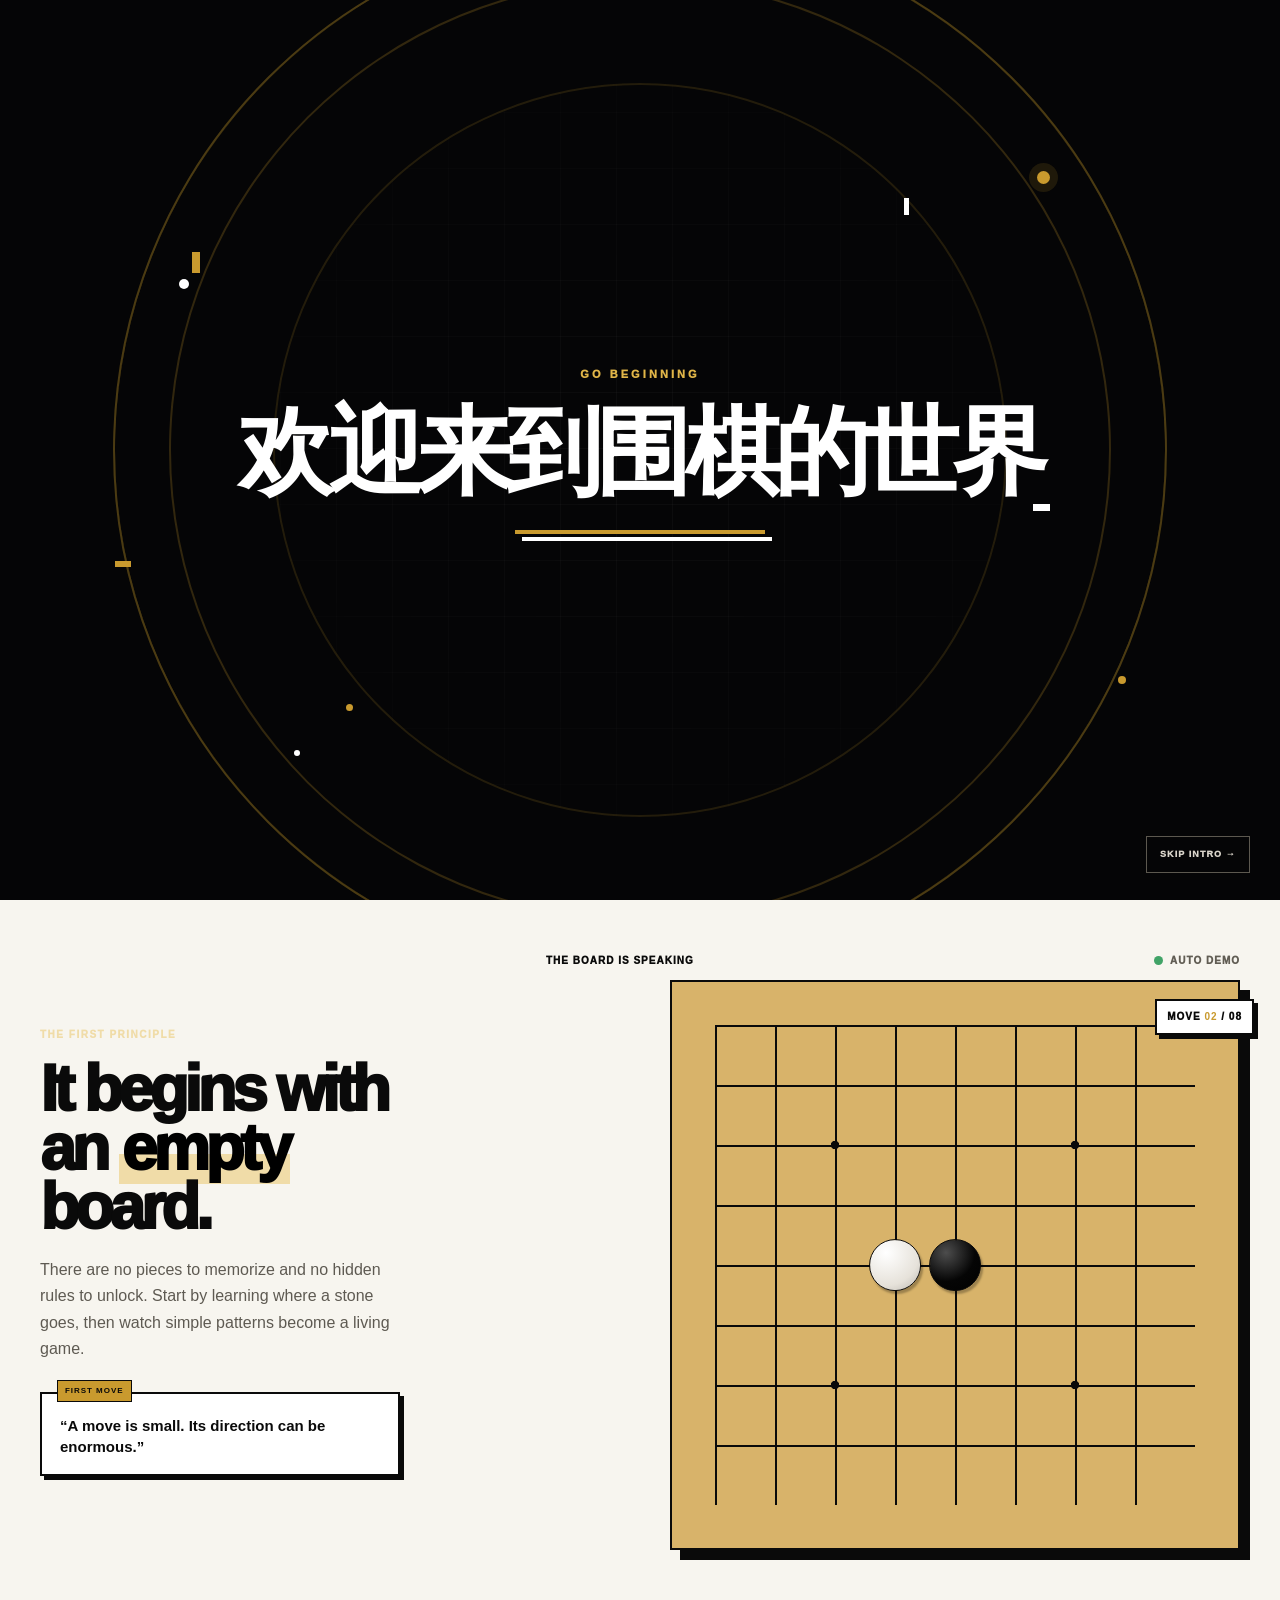
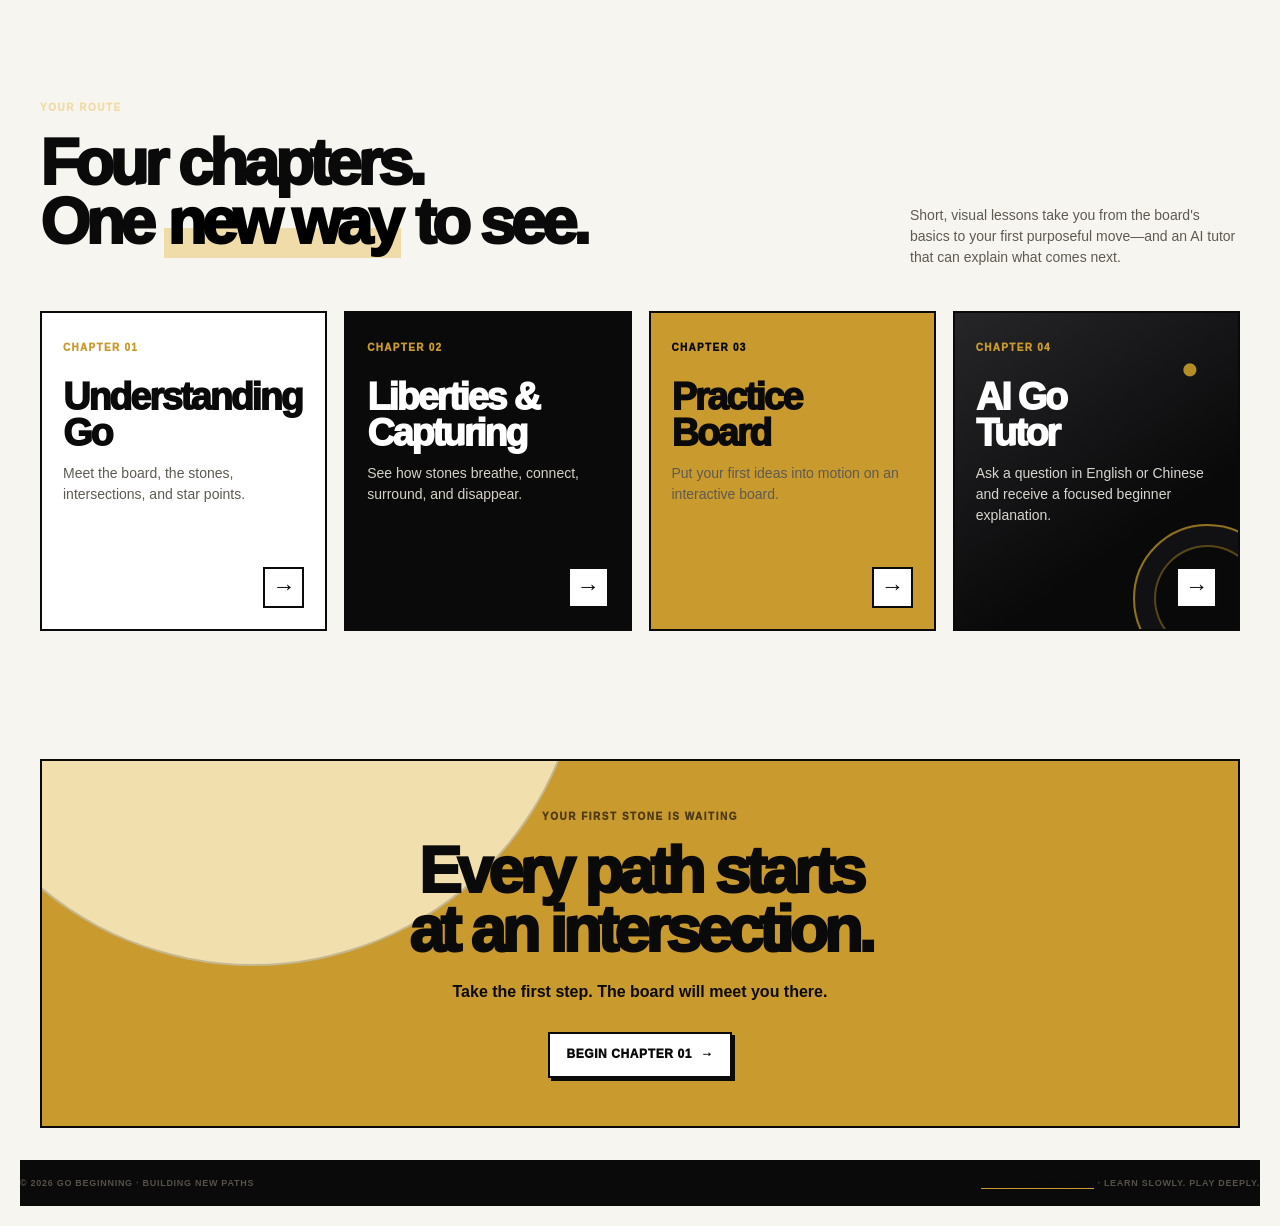
==== commit 9dad076a: "Add entrance animation" ====
--- a/index.html
+++ b/index.html
@@ -6,10 +6,23 @@
     <meta name="description" content="GO BEGINNING is a visual, beginner-friendly path into the game of Go.">
     <title>GO BEGINNING | Building New Paths</title>
     <link rel="stylesheet" href="style.css">
+    <script>document.documentElement.classList.add('intro-js');</script>
     <script src="script.js" defer></script>
+    <script src="entrance.js" defer></script>
 </head>
 <body class="home-page-body">
     <a class="skip-link" href="#home-page">Skip to content</a>
+    <section class="site-intro" id="site-intro" role="dialog" aria-modal="true" aria-labelledby="site-intro-title">
+        <div class="site-intro-grid" aria-hidden="true"></div>
+        <div class="site-intro-rings" aria-hidden="true"><i></i><i></i><i></i></div>
+        <div class="site-intro-confetti" aria-hidden="true"><i></i><i></i><i></i><i></i><i></i></div>
+        <div class="site-intro-copy">
+            <p>GO BEGINNING</p>
+            <h1 id="site-intro-title">欢迎来到围棋的世界</h1>
+            <span aria-hidden="true"></span>
+        </div>
+        <button class="site-intro-skip" id="site-intro-skip" type="button">SKIP INTRO <span aria-hidden="true">→</span></button>
+    </section>
     <header class="site-header">
         <a href="index.html" class="header-logo" aria-label="GO BEGINNING home"><div class="logo-icon" aria-hidden="true">▲</div><div class="logo-text"><span class="brand-name">GO BEGINNING</span><span class="brand-tagline">BUILDING NEW PATHS</span></div></a>
         <nav class="header-chapter-nav" aria-label="Quick chapter navigation">
@@ -30,7 +43,7 @@
                 <p class="home-note"><span></span> NO EXPERIENCE REQUIRED</p>
             </div>
             <div class="home-hero-art">
-                <img src="assets/go-manga-hero-original.png" alt="An original black-and-white manga-style scene of a focused player placing a stone on a Go board.">
+                <img class="home-hero-base home-hero-3d" src="assets/go-hero-3d-original.png" alt="An original stylized 3D scene of a focused player reaching forward to place a black stone on a Go board.">
                 <span class="home-sound" aria-hidden="true">CLACK!</span><span class="home-stamp" aria-hidden="true">LEARN THE<br>LANGUAGE<br>OF GO</span>
             </div>
         </section>
--- a/style.css
+++ b/style.css
@@ -1885,12 +1885,29 @@
 .home-actions { display: flex; flex-wrap: wrap; gap: 12px; }
 .home-note { display: flex; align-items: center; gap: 10px; margin: 43px 0 0; color: #aaa59b; font-size: 10px; font-weight: 900; letter-spacing: .11em; }
 .home-note span { width: 30px; height: 1px; background: var(--accent-gold); }
-.home-hero-art { position: relative; min-height: 560px; overflow: hidden; background: var(--dark-header); }
-.home-hero-art::before { position: absolute; z-index: 1; inset: 0; background: linear-gradient(90deg, var(--dark-header), transparent 23%); pointer-events: none; content: ""; }
-.home-hero-art img { width: 100%; height: 100%; min-height: 560px; object-fit: contain; object-position: center; filter: contrast(1.15) grayscale(1); background: var(--dark-header); }
+.home-hero-art { position: relative; min-height: 560px; overflow: hidden; background: var(--dark-header); perspective: 1100px; transform-style: preserve-3d; isolation: isolate; }
+.home-hero-art::before { position: absolute; z-index: 1; inset: 0; background: linear-gradient(90deg, rgba(10,10,10,.9), transparent 24%, transparent 76%, rgba(10,10,10,.12)); pointer-events: none; content: ""; }
+.home-hero-art::after { position: absolute; z-index: 1; inset: -18%; background: radial-gradient(circle at 31% 78%, rgba(210,158,38,.34) 0, rgba(210,158,38,.09) 9%, transparent 22%); mix-blend-mode: screen; pointer-events: none; opacity: 0; content: ""; animation: home3DLightArrival 5.2s ease-out both; }
+.home-hero-art img { width: 100%; height: 100%; min-height: 560px; object-fit: cover; object-position: center; background: var(--dark-header); }
+.home-hero-art .home-hero-base { position: relative; z-index: 0; transform-origin: 42% 70%; animation: home3DSceneArrival 5.2s cubic-bezier(.2,.78,.2,1) both; will-change: transform, filter, opacity; }
 .home-hero-art > p { position: absolute; z-index: 3; bottom: 14px; left: 15px; max-width: 260px; margin: 0; padding: 7px 9px; border: 1px solid var(--dark-header); background: rgba(255,255,255,.9); color: var(--dark-header); font-size: 8px; font-weight: 800; line-height: 1.35; }
 .home-sound { position: absolute; z-index: 2; top: 28px; right: 28px; color: var(--bg-surface); font-size: clamp(34px, 5vw, 68px); font-weight: 1000; letter-spacing: -.1em; transform: rotate(-7deg); -webkit-text-stroke: 2px var(--dark-header); text-shadow: 3px 3px 0 var(--accent-gold); }
 .home-stamp { position: absolute; z-index: 2; bottom: 48px; left: 8%; display: grid; place-items: center; width: 132px; height: 132px; border: 2px solid var(--dark-header); border-radius: 50%; background: var(--accent-gold); box-shadow: 5px 5px 0 var(--dark-header); transform: rotate(-12deg); text-align: center; font-size: 11px; font-weight: 1000; line-height: 1.12; letter-spacing: .08em; }
+@keyframes home3DSceneArrival {
+    0% { opacity: .48; filter: contrast(1.18) saturate(.72) blur(3px); transform: translate3d(0, 24px, -90px) rotateX(2.4deg) scale(1.12); }
+    25% { opacity: 1; filter: contrast(1.08) saturate(.94) blur(0); transform: translate3d(0, -13px, 38px) rotateX(-1.2deg) scale(1.055); }
+    49% { opacity: 1; filter: contrast(1.06) saturate(.98) blur(0); transform: translate3d(0, 9px, 18px) rotateX(.7deg) scale(1.035); }
+    70% { opacity: 1; filter: contrast(1.05) saturate(1) blur(0); transform: translate3d(0, -6px, 9px) rotateX(-.35deg) scale(1.018); }
+    86% { opacity: 1; filter: contrast(1.04) saturate(1) blur(0); transform: translate3d(0, 3px, 3px) rotateX(.12deg) scale(1.008); }
+    100% { opacity: 1; filter: contrast(1.04) saturate(1) blur(0); transform: translate3d(0, 0, 0) rotateX(0) scale(1); }
+}
+@keyframes home3DLightArrival {
+    0%, 8% { opacity: 0; transform: scale(.72); }
+    28% { opacity: .95; transform: scale(1.06); }
+    50% { opacity: .38; transform: scale(.92); }
+    72% { opacity: .62; transform: scale(1); }
+    100% { opacity: .22; transform: scale(1); }
+}
 .home-ticker { border-top: 2px solid var(--dark-header); border-bottom: 2px solid var(--dark-header); overflow: hidden; background: var(--accent-gold); }
 .home-ticker > div { display: flex; width: max-content; gap: 27px; padding: 12px 0; animation: home-ticker 27s linear infinite; color: var(--dark-header); font-size: 11px; font-weight: 1000; letter-spacing: .13em; }
 .home-ticker span::after { margin-left: 27px; content: "✦"; }
@@ -4364,4 +4381,292 @@
     .completion-confetti-piece {
         animation: none;
     }
-}
+
+    .home-hero-art .home-hero-base {
+        animation: none;
+    }
+
+    .home-hero-art::after {
+        animation: none;
+        opacity: .22;
+    }
+}
+
+/* ==========================================
+   HOMEPAGE ENTRANCE — WELCOME TO GO
+========================================== */
+
+.site-intro {
+    display: none;
+}
+
+.intro-js .site-intro {
+    position: fixed;
+    z-index: 10000;
+    inset: 0;
+    display: grid;
+    place-items: center;
+    isolation: isolate;
+    overflow: hidden;
+    color: #fff;
+    background: #050506;
+    opacity: 1;
+    transition: opacity .7s ease, visibility .7s ease;
+}
+
+.site-intro.is-leaving {
+    opacity: 0;
+    visibility: hidden;
+    pointer-events: none;
+}
+
+.site-intro-active {
+    overflow: hidden;
+}
+
+.site-intro-grid {
+    position: absolute;
+    z-index: -3;
+    inset: 0;
+    opacity: .42;
+    background:
+        linear-gradient(rgba(255,255,255,.07) 1px, transparent 1px),
+        linear-gradient(90deg, rgba(255,255,255,.07) 1px, transparent 1px);
+    background-size: 56px 56px;
+    mask-image: radial-gradient(circle at center, #000 5%, transparent 71%);
+}
+
+.site-intro::before,
+.site-intro::after {
+    content: '';
+    position: absolute;
+    z-index: -2;
+    border-radius: 50%;
+}
+
+.site-intro::before {
+    width: min(90vw, 1050px);
+    aspect-ratio: 1;
+    border: 2px solid rgba(207,161,44,.35);
+    box-shadow:
+        inset 0 0 0 54px #050506,
+        inset 0 0 0 56px rgba(207,161,44,.22),
+        inset 0 0 0 158px #050506,
+        inset 0 0 0 160px rgba(207,161,44,.15);
+    transform: scale(.72);
+    opacity: 0;
+}
+
+.site-intro::after {
+    width: 13px;
+    height: 13px;
+    top: 19%;
+    right: 18%;
+    background: var(--accent-gold);
+    box-shadow: 0 0 0 8px rgba(207,161,44,.13);
+    opacity: 0;
+}
+
+.site-intro-rings {
+    position: absolute;
+    z-index: -1;
+    inset: 0;
+    pointer-events: none;
+}
+
+.site-intro-rings i {
+    position: absolute;
+    width: 10px;
+    height: 10px;
+    border-radius: 50%;
+    background: #fff;
+    opacity: 0;
+}
+
+.site-intro-rings i:nth-child(1) { top: 31%; left: 14%; }
+.site-intro-rings i:nth-child(2) { right: 12%; bottom: 24%; width: 8px; height: 8px; background: var(--accent-gold); }
+.site-intro-rings i:nth-child(3) { left: 23%; bottom: 16%; width: 6px; height: 6px; }
+
+.site-intro-confetti {
+    position: absolute;
+    z-index: 2;
+    inset: 0;
+    pointer-events: none;
+}
+
+.site-intro-confetti i {
+    position: absolute;
+    width: 8px;
+    height: 21px;
+    background: var(--accent-gold);
+    opacity: 0;
+}
+
+.site-intro-confetti i:nth-child(1) { left: 15%; top: 28%; transform: rotate(42deg); }
+.site-intro-confetti i:nth-child(2) { right: 18%; top: 56%; width: 17px; height: 7px; background: #fff; transform: rotate(-26deg); }
+.site-intro-confetti i:nth-child(3) { left: 27%; bottom: 21%; width: 7px; height: 7px; border-radius: 50%; }
+.site-intro-confetti i:nth-child(4) { right: 29%; top: 22%; width: 5px; height: 17px; background: #fff; transform: rotate(28deg); }
+.site-intro-confetti i:nth-child(5) { left: 9%; bottom: 37%; width: 16px; height: 6px; transform: rotate(-18deg); }
+
+.site-intro-copy {
+    position: relative;
+    z-index: 3;
+    width: min(1100px, calc(100% - 44px));
+    text-align: center;
+}
+
+.site-intro-copy > p {
+    margin: 0 0 23px;
+    color: var(--accent-gold-hover);
+    font-size: 11px;
+    font-weight: 1000;
+    letter-spacing: .28em;
+    opacity: 0;
+    transform: translateY(12px);
+}
+
+.site-intro-copy h1 {
+    margin: 0;
+    color: #fff;
+    font-size: clamp(42px, 7.5vw, 116px);
+    font-weight: 1000;
+    line-height: .96;
+    letter-spacing: -.07em;
+    opacity: 0;
+    filter: blur(18px);
+    transform: translateY(34px) scale(.965);
+}
+
+.site-intro-copy > span {
+    width: 0;
+    height: 4px;
+    display: block;
+    margin: 31px auto 0;
+    background: var(--accent-gold);
+    box-shadow: 7px 7px 0 #fff;
+}
+
+.site-intro-skip {
+    position: absolute;
+    z-index: 5;
+    right: 30px;
+    bottom: 27px;
+    min-height: 37px;
+    padding: 0 13px;
+    color: #d9d4ca;
+    background: transparent;
+    border: 1px solid #5c584f;
+    font: inherit;
+    font-size: 9px;
+    font-weight: 1000;
+    letter-spacing: .12em;
+    cursor: pointer;
+    opacity: 0;
+}
+
+.site-intro-skip:hover,
+.site-intro-skip:focus-visible {
+    color: #fff;
+    border-color: var(--accent-gold);
+    outline: none;
+}
+
+.site-intro.is-playing::before {
+    animation: introRingReveal 3.6s cubic-bezier(.2,.75,.24,1) both;
+}
+
+.site-intro.is-playing::after {
+    animation: introDotReveal .8s 1.2s ease-out both;
+}
+
+.site-intro.is-playing .site-intro-copy > p {
+    animation: introSmallReveal .8s .48s ease-out both;
+}
+
+.site-intro.is-playing .site-intro-copy h1 {
+    animation: introTitleReveal 2s .86s cubic-bezier(.16,.84,.25,1) both;
+}
+
+.site-intro.is-playing .site-intro-copy > span {
+    animation: introLineReveal 1.1s 2.25s cubic-bezier(.22,1,.36,1) both;
+}
+
+.site-intro.is-playing .site-intro-rings i,
+.site-intro.is-playing .site-intro-confetti i,
+.site-intro.is-playing .site-intro-skip {
+    animation: introAccentReveal 1s 1.55s ease-out both;
+}
+
+.site-intro.is-playing .site-intro-rings i:nth-child(2),
+.site-intro.is-playing .site-intro-confetti i:nth-child(2) { animation-delay: 1.85s; }
+.site-intro.is-playing .site-intro-rings i:nth-child(3),
+.site-intro.is-playing .site-intro-confetti i:nth-child(3) { animation-delay: 2.1s; }
+.site-intro.is-playing .site-intro-confetti i:nth-child(4) { animation-delay: 2.35s; }
+.site-intro.is-playing .site-intro-confetti i:nth-child(5) { animation-delay: 2.55s; }
+.site-intro.is-playing .site-intro-skip { animation-delay: 1.1s; }
+
+@keyframes introRingReveal {
+    0% { opacity: 0; transform: scale(.72) rotate(-15deg); }
+    45% { opacity: 1; }
+    100% { opacity: 1; transform: scale(1) rotate(0); }
+}
+
+@keyframes introDotReveal {
+    0% { opacity: 0; transform: scale(0); }
+    75% { opacity: 1; transform: scale(1.35); }
+    100% { opacity: 1; transform: scale(1); }
+}
+
+@keyframes introSmallReveal {
+    to { opacity: 1; transform: translateY(0); }
+}
+
+@keyframes introTitleReveal {
+    0% { opacity: 0; filter: blur(18px); transform: translateY(34px) scale(.965); }
+    70% { opacity: 1; filter: blur(0); }
+    100% { opacity: 1; filter: blur(0); transform: translateY(0) scale(1); }
+}
+
+@keyframes introLineReveal {
+    to { width: min(250px, 52vw); }
+}
+
+@keyframes introAccentReveal {
+    from { opacity: 0; transform: translateY(13px) rotate(0); }
+    to { opacity: 1; transform: translateY(0) rotate(0); }
+}
+
+@media (max-width: 650px) {
+    .site-intro-copy { width: min(100% - 32px, 520px); }
+    .site-intro-copy > p { margin-bottom: 17px; font-size: 8px; letter-spacing: .19em; }
+    .site-intro-copy h1 { font-size: clamp(35px, 12vw, 55px); line-height: 1.05; letter-spacing: -.055em; }
+    .site-intro-skip { right: 16px; bottom: 17px; min-height: 33px; padding: 0 10px; font-size: 8px; }
+    .site-intro::before { width: 132vw; }
+}
+
+@media (prefers-reduced-motion: reduce) {
+    .site-intro::before,
+    .site-intro::after,
+    .site-intro-copy > p,
+    .site-intro-copy h1,
+    .site-intro-copy > span,
+    .site-intro-rings i,
+    .site-intro-confetti i,
+    .site-intro-skip {
+        animation: none !important;
+    }
+
+    .site-intro::before,
+    .site-intro::after,
+    .site-intro-copy > p,
+    .site-intro-copy h1,
+    .site-intro-rings i,
+    .site-intro-confetti i,
+    .site-intro-skip {
+        opacity: 1;
+    }
+
+    .site-intro-copy > p,
+    .site-intro-copy h1 { filter: none; transform: none; }
+    .site-intro-copy > span { width: min(250px, 52vw); }
+}
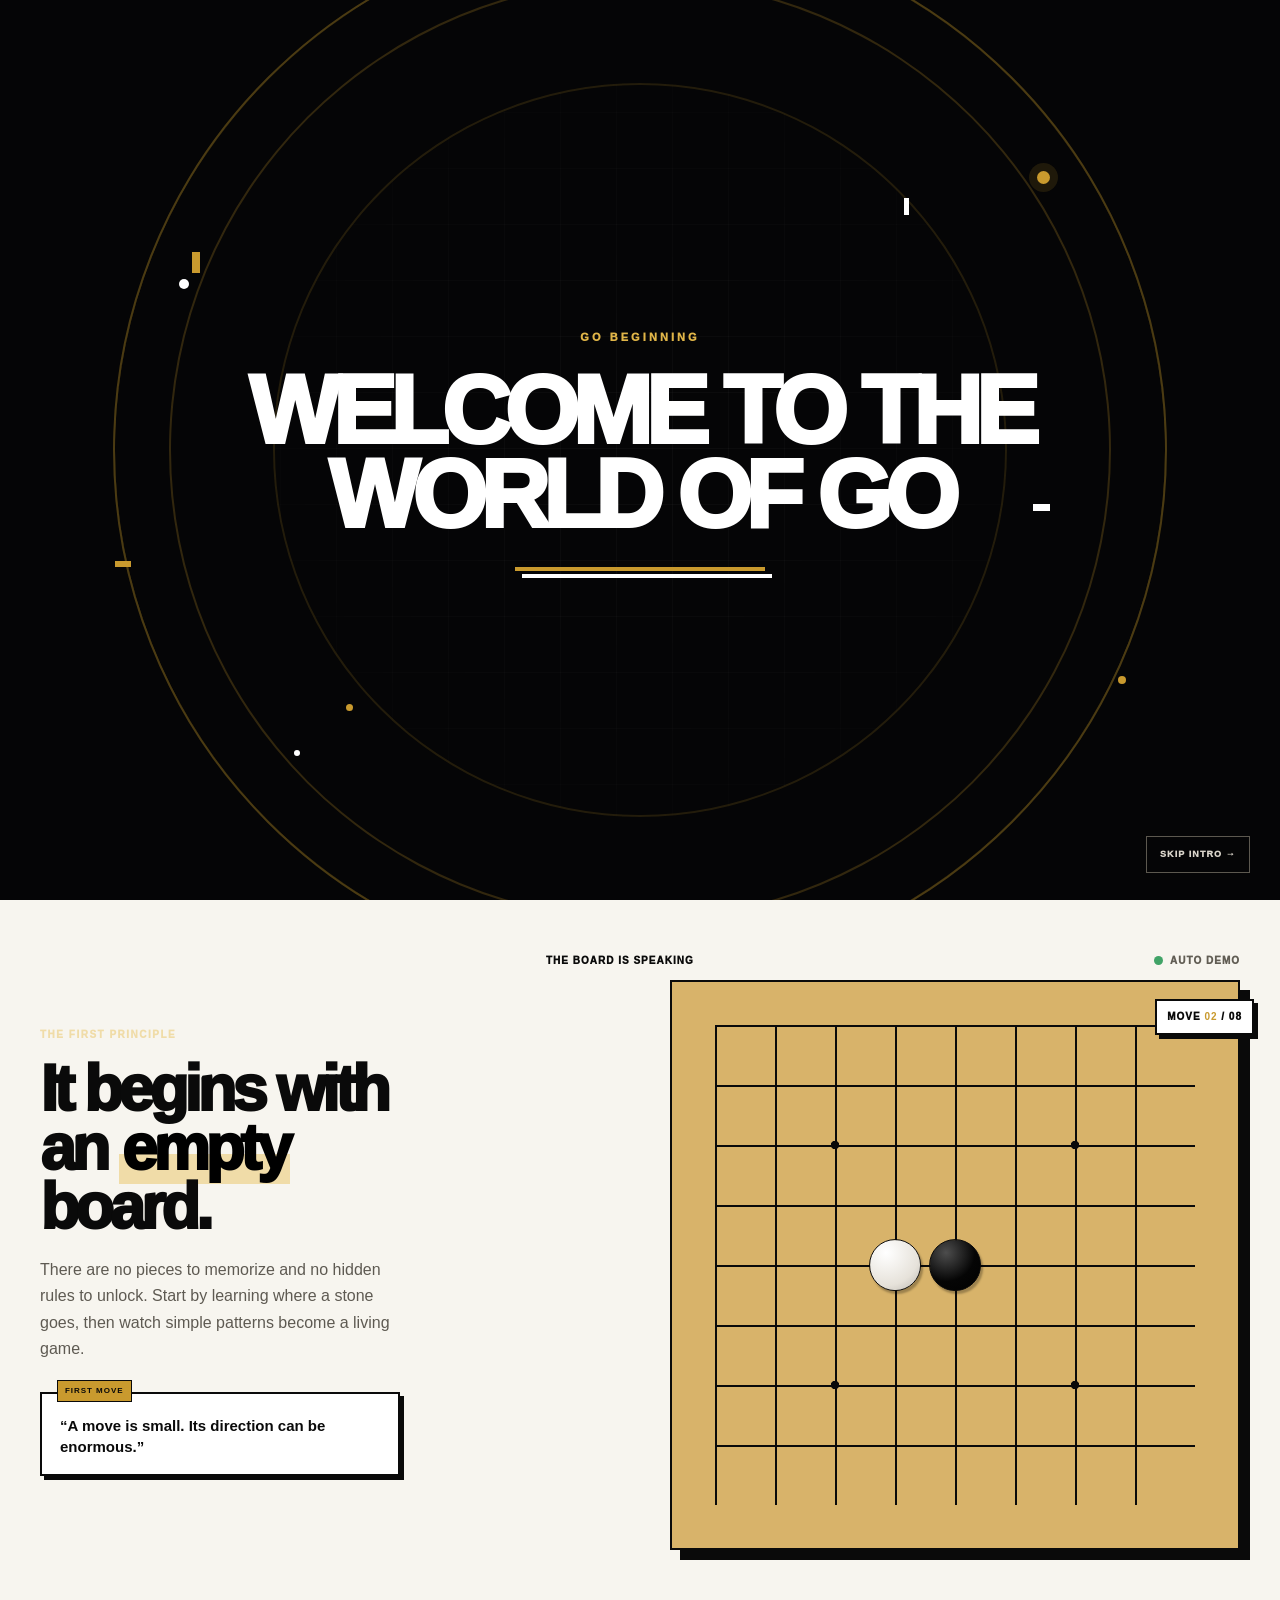
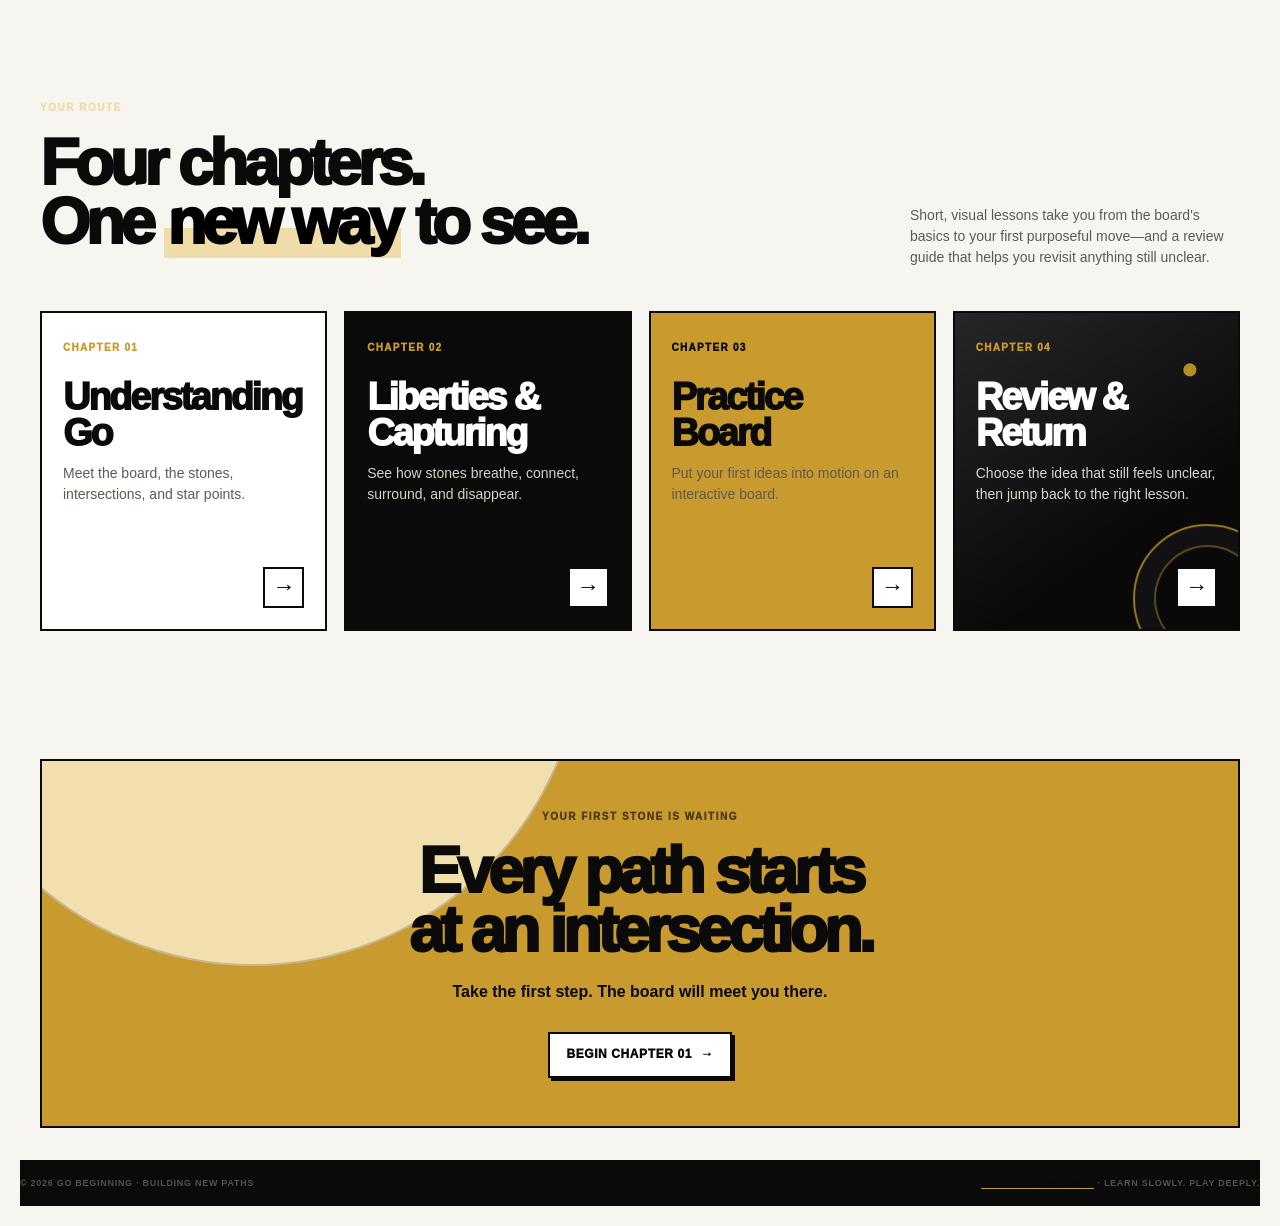
==== commit 9944c2cd: "Final check and exit animation" ====
--- a/index.html
+++ b/index.html
@@ -18,7 +18,7 @@
         <div class="site-intro-confetti" aria-hidden="true"><i></i><i></i><i></i><i></i><i></i></div>
         <div class="site-intro-copy">
             <p>GO BEGINNING</p>
-            <h1 id="site-intro-title">欢迎来到围棋的世界</h1>
+            <h1 id="site-intro-title">WELCOME TO THE<br>WORLD OF GO</h1>
             <span aria-hidden="true"></span>
         </div>
         <button class="site-intro-skip" id="site-intro-skip" type="button">SKIP INTRO <span aria-hidden="true">→</span></button>
@@ -29,9 +29,9 @@
             <a href="chapter1.html" class="chapter-tab"><span>01</span> Understanding Go</a>
             <a href="chapter2.html" class="chapter-tab"><span>02</span> Liberties &amp; Capturing</a>
             <a href="chapter3.html" class="chapter-tab"><span>03</span> Practice Board</a>
-            <a href="chapter4.html" class="chapter-tab"><span>04</span> AI Go Tutor</a>
+            <a href="chapter4.html" class="chapter-tab"><span>04</span> Review Guide</a>
         </nav>
-        <nav class="main-nav" aria-label="Main navigation"><a href="index.html" class="active" aria-current="page">Home</a><a href="#course-section">Learning Center</a><a href="chapter4.html">AI Tutor</a><a href="about.html">About</a></nav>
+        <nav class="main-nav" aria-label="Main navigation"><a href="index.html" class="active" aria-current="page">Home</a><a href="#course-section">Learning Center</a><a href="chapter4.html">Review Guide</a><a href="about.html">About</a></nav>
     </header>
     <main id="home-page">
         <section class="home-hero" aria-labelledby="home-title">
@@ -43,7 +43,7 @@
                 <p class="home-note"><span></span> NO EXPERIENCE REQUIRED</p>
             </div>
             <div class="home-hero-art">
-                <img class="home-hero-base home-hero-3d" src="assets/go-hero-3d-original.png" alt="An original stylized 3D scene of a focused player reaching forward to place a black stone on a Go board.">
+                <img src="assets/go-manga-hero-original.png" alt="An original black-and-white manga-style scene of a focused player placing a stone on a Go board.">
                 <span class="home-sound" aria-hidden="true">CLACK!</span><span class="home-stamp" aria-hidden="true">LEARN THE<br>LANGUAGE<br>OF GO</span>
             </div>
         </section>
@@ -53,12 +53,12 @@
             <div class="home-demo-wrap"><div class="home-demo-meta"><span>THE BOARD IS SPEAKING</span><span><i></i>AUTO DEMO</span></div><div class="home-demo-board" role="img" aria-label="An automatic nine by nine Go board demonstration showing alternating black and white stones."><span class="home-move-tag">MOVE <b id="home-move-count">01</b> / 08</span><div id="home-stones"></div></div></div>
         </section>
         <section class="course-section home-course" id="course-section" aria-labelledby="course-title">
-            <div class="home-course-heading"><div><p class="home-section-label">YOUR ROUTE</p><h2 id="course-title">Four chapters.<br>One <mark>new way</mark> to see.</h2></div><p>Short, visual lessons take you from the board's basics to your first purposeful move—and an AI tutor that can explain what comes next.</p></div>
+            <div class="home-course-heading"><div><p class="home-section-label">YOUR ROUTE</p><h2 id="course-title">Four chapters.<br>One <mark>new way</mark> to see.</h2></div><p>Short, visual lessons take you from the board's basics to your first purposeful move—and a review guide that helps you revisit anything still unclear.</p></div>
             <div class="home-course-grid">
                 <article class="home-course-card"><div><span>CHAPTER 01</span><h3>Understanding<br>Go</h3><p>Meet the board, the stones, intersections, and star points.</p></div><a href="chapter1.html" aria-label="Open Chapter 1: Understanding Go">→</a></article>
                 <article class="home-course-card home-course-card--dark"><div><span>CHAPTER 02</span><h3>Liberties &amp;<br>Capturing</h3><p>See how stones breathe, connect, surround, and disappear.</p></div><a href="chapter2.html" aria-label="Open Chapter 2: Liberties and Capturing">→</a></article>
                 <article class="home-course-card home-course-card--gold"><div><span>CHAPTER 03</span><h3>Practice<br>Board</h3><p>Put your first ideas into motion on an interactive board.</p></div><a href="chapter3.html" aria-label="Open Chapter 3: Practice Board">→</a></article>
-                <article class="home-course-card home-course-card--ai"><div><span>CHAPTER 04</span><h3>AI Go<br>Tutor</h3><p>Ask a question in English or Chinese and receive a focused beginner explanation.</p></div><a href="chapter4.html" aria-label="Open Chapter 4: AI Go Tutor">→</a></article>
+                <article class="home-course-card home-course-card--ai"><div><span>CHAPTER 04</span><h3>Review &amp;<br>Return</h3><p>Choose the idea that still feels unclear, then jump back to the right lesson.</p></div><a href="chapter4.html" aria-label="Open Chapter 4: Review Guide">→</a></article>
             </div>
         </section>
         <section class="home-closing" aria-labelledby="closing-title"><div><p class="home-section-label">YOUR FIRST STONE IS WAITING</p><h2 id="closing-title">Every path starts<br>at an intersection.</h2><p>Take the first step. The board will meet you there.</p><a href="chapter1.html" class="primary-button">BEGIN CHAPTER 01 <span aria-hidden="true">→</span></a></div></section>
--- a/style.css
+++ b/style.css
@@ -1885,29 +1885,12 @@
 .home-actions { display: flex; flex-wrap: wrap; gap: 12px; }
 .home-note { display: flex; align-items: center; gap: 10px; margin: 43px 0 0; color: #aaa59b; font-size: 10px; font-weight: 900; letter-spacing: .11em; }
 .home-note span { width: 30px; height: 1px; background: var(--accent-gold); }
-.home-hero-art { position: relative; min-height: 560px; overflow: hidden; background: var(--dark-header); perspective: 1100px; transform-style: preserve-3d; isolation: isolate; }
-.home-hero-art::before { position: absolute; z-index: 1; inset: 0; background: linear-gradient(90deg, rgba(10,10,10,.9), transparent 24%, transparent 76%, rgba(10,10,10,.12)); pointer-events: none; content: ""; }
-.home-hero-art::after { position: absolute; z-index: 1; inset: -18%; background: radial-gradient(circle at 31% 78%, rgba(210,158,38,.34) 0, rgba(210,158,38,.09) 9%, transparent 22%); mix-blend-mode: screen; pointer-events: none; opacity: 0; content: ""; animation: home3DLightArrival 5.2s ease-out both; }
-.home-hero-art img { width: 100%; height: 100%; min-height: 560px; object-fit: cover; object-position: center; background: var(--dark-header); }
-.home-hero-art .home-hero-base { position: relative; z-index: 0; transform-origin: 42% 70%; animation: home3DSceneArrival 5.2s cubic-bezier(.2,.78,.2,1) both; will-change: transform, filter, opacity; }
+.home-hero-art { position: relative; min-height: 560px; overflow: hidden; background: var(--dark-header); }
+.home-hero-art::before { position: absolute; z-index: 1; inset: 0; background: linear-gradient(90deg, var(--dark-header), transparent 23%); pointer-events: none; content: ""; }
+.home-hero-art img { width: 100%; height: 100%; min-height: 560px; object-fit: contain; object-position: center; filter: contrast(1.15) grayscale(1); background: var(--dark-header); }
 .home-hero-art > p { position: absolute; z-index: 3; bottom: 14px; left: 15px; max-width: 260px; margin: 0; padding: 7px 9px; border: 1px solid var(--dark-header); background: rgba(255,255,255,.9); color: var(--dark-header); font-size: 8px; font-weight: 800; line-height: 1.35; }
 .home-sound { position: absolute; z-index: 2; top: 28px; right: 28px; color: var(--bg-surface); font-size: clamp(34px, 5vw, 68px); font-weight: 1000; letter-spacing: -.1em; transform: rotate(-7deg); -webkit-text-stroke: 2px var(--dark-header); text-shadow: 3px 3px 0 var(--accent-gold); }
 .home-stamp { position: absolute; z-index: 2; bottom: 48px; left: 8%; display: grid; place-items: center; width: 132px; height: 132px; border: 2px solid var(--dark-header); border-radius: 50%; background: var(--accent-gold); box-shadow: 5px 5px 0 var(--dark-header); transform: rotate(-12deg); text-align: center; font-size: 11px; font-weight: 1000; line-height: 1.12; letter-spacing: .08em; }
-@keyframes home3DSceneArrival {
-    0% { opacity: .48; filter: contrast(1.18) saturate(.72) blur(3px); transform: translate3d(0, 24px, -90px) rotateX(2.4deg) scale(1.12); }
-    25% { opacity: 1; filter: contrast(1.08) saturate(.94) blur(0); transform: translate3d(0, -13px, 38px) rotateX(-1.2deg) scale(1.055); }
-    49% { opacity: 1; filter: contrast(1.06) saturate(.98) blur(0); transform: translate3d(0, 9px, 18px) rotateX(.7deg) scale(1.035); }
-    70% { opacity: 1; filter: contrast(1.05) saturate(1) blur(0); transform: translate3d(0, -6px, 9px) rotateX(-.35deg) scale(1.018); }
-    86% { opacity: 1; filter: contrast(1.04) saturate(1) blur(0); transform: translate3d(0, 3px, 3px) rotateX(.12deg) scale(1.008); }
-    100% { opacity: 1; filter: contrast(1.04) saturate(1) blur(0); transform: translate3d(0, 0, 0) rotateX(0) scale(1); }
-}
-@keyframes home3DLightArrival {
-    0%, 8% { opacity: 0; transform: scale(.72); }
-    28% { opacity: .95; transform: scale(1.06); }
-    50% { opacity: .38; transform: scale(.92); }
-    72% { opacity: .62; transform: scale(1); }
-    100% { opacity: .22; transform: scale(1); }
-}
 .home-ticker { border-top: 2px solid var(--dark-header); border-bottom: 2px solid var(--dark-header); overflow: hidden; background: var(--accent-gold); }
 .home-ticker > div { display: flex; width: max-content; gap: 27px; padding: 12px 0; animation: home-ticker 27s linear infinite; color: var(--dark-header); font-size: 11px; font-weight: 1000; letter-spacing: .13em; }
 .home-ticker span::after { margin-left: 27px; content: "✦"; }
@@ -4381,24 +4364,13 @@
     .completion-confetti-piece {
         animation: none;
     }
-
-    .home-hero-art .home-hero-base {
-        animation: none;
-    }
-
-    .home-hero-art::after {
-        animation: none;
-        opacity: .22;
-    }
 }
 
 /* ==========================================
    HOMEPAGE ENTRANCE — WELCOME TO GO
 ========================================== */
 
-.site-intro {
-    display: none;
-}
+.site-intro { display: none; }
 
 .intro-js .site-intro {
     position: fixed;
@@ -4414,15 +4386,8 @@
     transition: opacity .7s ease, visibility .7s ease;
 }
 
-.site-intro.is-leaving {
-    opacity: 0;
-    visibility: hidden;
-    pointer-events: none;
-}
-
-.site-intro-active {
-    overflow: hidden;
-}
+.site-intro.is-leaving { opacity: 0; visibility: hidden; pointer-events: none; }
+.site-intro-active { overflow: hidden; }
 
 .site-intro-grid {
     position: absolute;
@@ -4467,12 +4432,7 @@
     opacity: 0;
 }
 
-.site-intro-rings {
-    position: absolute;
-    z-index: -1;
-    inset: 0;
-    pointer-events: none;
-}
+.site-intro-rings { position: absolute; z-index: -1; inset: 0; pointer-events: none; }
 
 .site-intro-rings i {
     position: absolute;
@@ -4487,12 +4447,7 @@
 .site-intro-rings i:nth-child(2) { right: 12%; bottom: 24%; width: 8px; height: 8px; background: var(--accent-gold); }
 .site-intro-rings i:nth-child(3) { left: 23%; bottom: 16%; width: 6px; height: 6px; }
 
-.site-intro-confetti {
-    position: absolute;
-    z-index: 2;
-    inset: 0;
-    pointer-events: none;
-}
+.site-intro-confetti { position: absolute; z-index: 2; inset: 0; pointer-events: none; }
 
 .site-intro-confetti i {
     position: absolute;
@@ -4530,7 +4485,7 @@
     color: #fff;
     font-size: clamp(42px, 7.5vw, 116px);
     font-weight: 1000;
-    line-height: .96;
+    line-height: .87;
     letter-spacing: -.07em;
     opacity: 0;
     filter: blur(18px);
@@ -4565,37 +4520,17 @@
 }
 
 .site-intro-skip:hover,
-.site-intro-skip:focus-visible {
-    color: #fff;
-    border-color: var(--accent-gold);
-    outline: none;
-}
-
-.site-intro.is-playing::before {
-    animation: introRingReveal 3.6s cubic-bezier(.2,.75,.24,1) both;
-}
-
-.site-intro.is-playing::after {
-    animation: introDotReveal .8s 1.2s ease-out both;
-}
-
-.site-intro.is-playing .site-intro-copy > p {
-    animation: introSmallReveal .8s .48s ease-out both;
-}
-
-.site-intro.is-playing .site-intro-copy h1 {
-    animation: introTitleReveal 2s .86s cubic-bezier(.16,.84,.25,1) both;
-}
-
-.site-intro.is-playing .site-intro-copy > span {
-    animation: introLineReveal 1.1s 2.25s cubic-bezier(.22,1,.36,1) both;
-}
+.site-intro-skip:focus-visible { color: #fff; border-color: var(--accent-gold); outline: none; }
+
+.site-intro.is-playing::before { animation: introRingReveal 3.6s cubic-bezier(.2,.75,.24,1) both; }
+.site-intro.is-playing::after { animation: introDotReveal .8s 1.2s ease-out both; }
+.site-intro.is-playing .site-intro-copy > p { animation: introSmallReveal .8s .48s ease-out both; }
+.site-intro.is-playing .site-intro-copy h1 { animation: introTitleReveal 2s .86s cubic-bezier(.16,.84,.25,1) both; }
+.site-intro.is-playing .site-intro-copy > span { animation: introLineReveal 1.1s 2.25s cubic-bezier(.22,1,.36,1) both; }
 
 .site-intro.is-playing .site-intro-rings i,
 .site-intro.is-playing .site-intro-confetti i,
-.site-intro.is-playing .site-intro-skip {
-    animation: introAccentReveal 1s 1.55s ease-out both;
-}
+.site-intro.is-playing .site-intro-skip { animation: introAccentReveal 1s 1.55s ease-out both; }
 
 .site-intro.is-playing .site-intro-rings i:nth-child(2),
 .site-intro.is-playing .site-intro-confetti i:nth-child(2) { animation-delay: 1.85s; }
@@ -4617,9 +4552,7 @@
     100% { opacity: 1; transform: scale(1); }
 }
 
-@keyframes introSmallReveal {
-    to { opacity: 1; transform: translateY(0); }
-}
+@keyframes introSmallReveal { to { opacity: 1; transform: translateY(0); } }
 
 @keyframes introTitleReveal {
     0% { opacity: 0; filter: blur(18px); transform: translateY(34px) scale(.965); }
@@ -4627,19 +4560,13 @@
     100% { opacity: 1; filter: blur(0); transform: translateY(0) scale(1); }
 }
 
-@keyframes introLineReveal {
-    to { width: min(250px, 52vw); }
-}
-
-@keyframes introAccentReveal {
-    from { opacity: 0; transform: translateY(13px) rotate(0); }
-    to { opacity: 1; transform: translateY(0) rotate(0); }
-}
+@keyframes introLineReveal { to { width: min(250px, 52vw); } }
+@keyframes introAccentReveal { from { opacity: 0; transform: translateY(13px) rotate(0); } to { opacity: 1; transform: translateY(0) rotate(0); } }
 
 @media (max-width: 650px) {
     .site-intro-copy { width: min(100% - 32px, 520px); }
     .site-intro-copy > p { margin-bottom: 17px; font-size: 8px; letter-spacing: .19em; }
-    .site-intro-copy h1 { font-size: clamp(35px, 12vw, 55px); line-height: 1.05; letter-spacing: -.055em; }
+    .site-intro-copy h1 { font-size: clamp(35px, 12vw, 55px); line-height: .93; letter-spacing: -.055em; }
     .site-intro-skip { right: 16px; bottom: 17px; min-height: 33px; padding: 0 10px; font-size: 8px; }
     .site-intro::before { width: 132vw; }
 }
@@ -4652,9 +4579,7 @@
     .site-intro-copy > span,
     .site-intro-rings i,
     .site-intro-confetti i,
-    .site-intro-skip {
-        animation: none !important;
-    }
+    .site-intro-skip { animation: none !important; }
 
     .site-intro::before,
     .site-intro::after,
@@ -4662,11 +4587,860 @@
     .site-intro-copy h1,
     .site-intro-rings i,
     .site-intro-confetti i,
-    .site-intro-skip {
-        opacity: 1;
-    }
+    .site-intro-skip { opacity: 1; }
 
     .site-intro-copy > p,
     .site-intro-copy h1 { filter: none; transform: none; }
     .site-intro-copy > span { width: min(250px, 52vw); }
 }
+
+/* ==========================================
+   CHAPTER 04 — REVIEW GUIDE
+========================================== */
+
+.review-guide-shell {
+    margin-bottom: 68px;
+}
+
+.review-guide-shell .ai-chat-log {
+    min-height: 220px;
+    max-height: 460px;
+}
+
+.review-guide-mark {
+    width: 44px;
+    height: 44px;
+    display: grid;
+    flex: 0 0 44px;
+    place-items: center;
+    color: #111113;
+    background: var(--accent-gold);
+    border: 2px solid #111113;
+    border-radius: 50%;
+    box-shadow: 3px 3px 0 #111113;
+    transform: rotate(-7deg);
+}
+
+.review-guide-mark span {
+    font-size: 23px;
+    font-weight: 1000;
+    line-height: 1;
+}
+
+.review-topic-panel {
+    padding: 28px;
+    background: #f4f1e9;
+    border-top: 2px solid #111113;
+}
+
+.review-topic-heading {
+    display: flex;
+    align-items: end;
+    justify-content: space-between;
+    gap: 24px;
+    margin-bottom: 20px;
+}
+
+.review-topic-heading .home-section-label {
+    margin: 0;
+    color: #8f6610;
+}
+
+.review-topic-heading h3 {
+    max-width: 610px;
+    margin: 0;
+    color: #111113;
+    font-size: clamp(22px, 3vw, 36px);
+    font-weight: 1000;
+    line-height: 1;
+    letter-spacing: -.045em;
+    text-align: right;
+}
+
+.review-topic-grid {
+    display: grid;
+    grid-template-columns: repeat(2, minmax(0, 1fr));
+    gap: 12px;
+}
+
+.review-topic-card {
+    min-height: 92px;
+    display: grid;
+    grid-template-columns: 45px 1fr 26px;
+    align-items: center;
+    gap: 14px;
+    padding: 16px;
+    color: #111113;
+    text-align: left;
+    background: #fff;
+    border: 2px solid #111113;
+    box-shadow: 4px 4px 0 rgba(17,17,19,.17);
+    font: inherit;
+    cursor: pointer;
+    transition: transform .18s ease, box-shadow .18s ease, background .18s ease;
+}
+
+.review-topic-card:hover,
+.review-topic-card:focus-visible {
+    outline: none;
+    transform: translate(-2px, -2px);
+    box-shadow: 6px 6px 0 var(--accent-gold);
+}
+
+.review-topic-card.is-selected {
+    background: var(--accent-gold);
+    box-shadow: 5px 5px 0 #111113;
+}
+
+.review-topic-card > b {
+    width: 42px;
+    height: 42px;
+    display: grid;
+    place-items: center;
+    color: #fff;
+    background: #111113;
+    border-radius: 50%;
+    font-size: 11px;
+    letter-spacing: .08em;
+}
+
+.review-topic-card > span {
+    display: grid;
+    gap: 4px;
+}
+
+.review-topic-card strong {
+    font-size: 13px;
+    font-weight: 1000;
+    letter-spacing: -.01em;
+}
+
+.review-topic-card small {
+    color: #716c62;
+    font-size: 11px;
+    font-weight: 750;
+}
+
+.review-topic-card.is-selected small {
+    color: #332707;
+}
+
+.review-topic-card > i {
+    font-style: normal;
+    font-size: 21px;
+    font-weight: 1000;
+    text-align: right;
+}
+
+.review-guide-note {
+    margin: 0;
+    padding: 17px 28px;
+    color: #d8d3c9;
+    background: #111113;
+    border-top: 2px solid #111113;
+    font-size: 10px;
+    font-weight: 850;
+    letter-spacing: .055em;
+    text-align: center;
+}
+
+@media (max-width: 760px) {
+    .review-guide-shell .ai-chat-log { min-height: 210px; }
+    .review-topic-panel { padding: 20px 16px; }
+    .review-topic-heading { display: block; }
+    .review-topic-heading h3 { margin-top: 8px; text-align: left; }
+    .review-topic-grid { grid-template-columns: 1fr; }
+    .review-topic-card { min-height: 82px; }
+}
+
+@media (prefers-reduced-motion: reduce) {
+    .review-topic-card { transition: none; }
+}
+
+/* ==========================================
+   LEGACY FINALE — A THOUSAND YEARS OF GO
+========================================== */
+
+.legacy-finale-body {
+    min-width: 320px;
+    min-height: 100vh;
+    margin: 0;
+    overflow: hidden;
+    color: #fff;
+    background: #050506;
+}
+
+.legacy-header {
+    position: fixed;
+    z-index: 50;
+    top: 0;
+    left: 0;
+    width: 100%;
+    min-height: 74px;
+    display: grid;
+    grid-template-columns: 1fr auto 1fr;
+    align-items: center;
+    gap: 20px;
+    padding: 14px clamp(18px, 3vw, 48px);
+    color: #fff;
+    border-bottom: 1px solid rgba(255,255,255,.15);
+    background: linear-gradient(#050506 5%, rgba(5,5,6,.88) 72%, transparent);
+}
+
+.legacy-brand {
+    width: max-content;
+    display: inline-flex;
+    align-items: center;
+    gap: 10px;
+    color: #fff;
+    text-decoration: none;
+}
+
+.legacy-brand > span {
+    width: 34px;
+    height: 34px;
+    display: grid;
+    place-items: center;
+    color: #111113;
+    background: var(--accent-gold);
+    border-radius: 50%;
+    font-size: 10px;
+}
+
+.legacy-brand b,
+.legacy-header > p,
+.legacy-skip {
+    font-size: 9px;
+    font-weight: 1000;
+    letter-spacing: .16em;
+}
+
+.legacy-header > p {
+    margin: 0;
+    color: #aca79d;
+}
+
+.legacy-skip {
+    justify-self: end;
+    min-height: 37px;
+    padding: 0 13px;
+    color: #d9d4ca;
+    background: transparent;
+    border: 1px solid #5c584f;
+    font-family: inherit;
+    cursor: pointer;
+    transition: opacity .25s ease, color .2s ease, border-color .2s ease;
+}
+
+.legacy-skip:hover,
+.legacy-skip:focus-visible {
+    color: #fff;
+    border-color: var(--accent-gold);
+    outline: none;
+}
+
+.legacy-skip.is-hidden {
+    opacity: 0;
+    pointer-events: none;
+}
+
+.legacy-stage {
+    position: relative;
+    width: 100%;
+    height: 100vh;
+    min-height: 650px;
+    isolation: isolate;
+    overflow: hidden;
+    background:
+        radial-gradient(circle at 50% 48%, rgba(207,161,44,.1), transparent 36%),
+        #050506;
+}
+
+.legacy-grid {
+    position: absolute;
+    z-index: -5;
+    inset: 0;
+    opacity: .28;
+    background:
+        linear-gradient(rgba(255,255,255,.055) 1px, transparent 1px),
+        linear-gradient(90deg, rgba(255,255,255,.055) 1px, transparent 1px);
+    background-size: 58px 58px;
+    mask-image: radial-gradient(circle at center, #000 2%, transparent 72%);
+}
+
+.legacy-orbit {
+    position: absolute;
+    z-index: -4;
+    inset: 0;
+    pointer-events: none;
+}
+
+.legacy-orbit::before,
+.legacy-orbit::after,
+.legacy-orbit i {
+    content: '';
+    position: absolute;
+    top: 50%;
+    left: 50%;
+    border: 1px solid rgba(207,161,44,.18);
+    border-radius: 50%;
+    transform: translate(-50%, -50%);
+}
+
+.legacy-orbit::before { width: min(74vw, 880px); aspect-ratio: 1; }
+.legacy-orbit::after { width: min(51vw, 610px); aspect-ratio: 1; }
+.legacy-orbit i:nth-child(1) { width: min(31vw, 370px); aspect-ratio: 1; }
+.legacy-orbit i:nth-child(2) { width: 9px; height: 9px; margin: -29vh 0 0 26vw; background: var(--accent-gold); border: 0; box-shadow: 0 0 0 8px rgba(207,161,44,.12); }
+.legacy-orbit i:nth-child(3) { width: 6px; height: 6px; margin: 26vh 0 0 -31vw; background: #fff; border: 0; }
+
+.legacy-opening {
+    position: absolute;
+    z-index: 8;
+    top: 50%;
+    left: 50%;
+    width: min(900px, calc(100% - 40px));
+    text-align: center;
+    opacity: 0;
+    transform: translate(-50%, -45%);
+    transition: opacity .55s ease, transform .7s ease;
+}
+
+.phase-opening .legacy-opening {
+    opacity: 1;
+    transform: translate(-50%, -50%);
+}
+
+.legacy-opening > p,
+.legacy-final-message > p:first-child {
+    margin: 0 0 20px;
+    color: var(--accent-gold);
+    font-size: 10px;
+    font-weight: 1000;
+    letter-spacing: .3em;
+}
+
+.legacy-opening h1 {
+    margin: 0;
+    font-size: clamp(54px, 8.3vw, 122px);
+    font-weight: 1000;
+    line-height: .82;
+    letter-spacing: -.075em;
+}
+
+.legacy-opening h1 em {
+    color: var(--accent-gold);
+    font-style: normal;
+}
+
+.legacy-opening > span {
+    width: min(280px, 48vw);
+    height: 5px;
+    display: block;
+    margin: 32px auto 0;
+    background: var(--accent-gold);
+    box-shadow: 8px 8px 0 #fff;
+}
+
+.legacy-status {
+    position: absolute;
+    width: 1px;
+    height: 1px;
+    overflow: hidden;
+    clip: rect(0 0 0 0);
+    white-space: nowrap;
+}
+
+.legacy-gallery {
+    position: absolute;
+    z-index: 9;
+    inset: 0;
+    pointer-events: none;
+}
+
+.legacy-kifu-card {
+    position: absolute;
+    top: 51%;
+    left: 50%;
+    width: min(340px, 72vw);
+    min-height: 430px;
+    display: grid;
+    grid-template-rows: auto 1fr auto;
+    gap: 12px;
+    padding: 16px;
+    color: #111113;
+    background: #eee9dc;
+    border: 2px solid #111113;
+    box-shadow: 10px 10px 0 var(--accent-gold), 13px 13px 0 #fff;
+    opacity: 0;
+    transform: translate(-50%, -50%) scale(.72) rotate(-3deg);
+    transition:
+        opacity .42s ease,
+        transform .82s cubic-bezier(.2,.85,.2,1),
+        filter .55s ease;
+    will-change: transform, opacity;
+}
+
+.legacy-kifu-card header,
+.legacy-kifu-card footer {
+    position: relative;
+    z-index: 2;
+}
+
+.legacy-kifu-card header {
+    display: flex;
+    justify-content: space-between;
+    gap: 12px;
+    padding-bottom: 10px;
+    border-bottom: 2px solid #111113;
+}
+
+.legacy-kifu-card header span,
+.legacy-kifu-card header b,
+.legacy-kifu-card footer small {
+    font-size: 8px;
+    font-weight: 1000;
+    letter-spacing: .14em;
+}
+
+.legacy-kifu-card header span { color: #8c6818; }
+
+.legacy-kifu-card footer {
+    display: grid;
+    gap: 5px;
+    padding-top: 11px;
+    border-top: 2px solid #111113;
+}
+
+.legacy-kifu-card footer strong {
+    font-size: 15px;
+    font-weight: 1000;
+    letter-spacing: -.02em;
+}
+
+.legacy-kifu-card footer small {
+    color: #686359;
+    line-height: 1.4;
+}
+
+.legacy-board {
+    position: relative;
+    width: min(255px, 54vw);
+    aspect-ratio: 1;
+    align-self: center;
+    justify-self: center;
+    background: #cfa12c;
+    border: 2px solid #111113;
+    box-shadow: 5px 5px 0 #111113;
+}
+
+.legacy-board-grid {
+    position: absolute;
+    inset: 13px;
+    background:
+        linear-gradient(rgba(17,17,19,.75) 1px, transparent 1px),
+        linear-gradient(90deg, rgba(17,17,19,.75) 1px, transparent 1px);
+    background-size: 12.5% 12.5%;
+    border-right: 1px solid rgba(17,17,19,.75);
+    border-bottom: 1px solid rgba(17,17,19,.75);
+}
+
+.legacy-board > i {
+    position: absolute;
+    z-index: 2;
+    top: var(--y);
+    left: var(--x);
+    width: 17px;
+    height: 17px;
+    border: 1px solid #111113;
+    border-radius: 50%;
+    transform: translate(-50%, -50%) scale(0);
+    transition: transform .28s cubic-bezier(.2,1.5,.3,1);
+}
+
+.legacy-kifu-card.is-active .legacy-board > i {
+    transform: translate(-50%, -50%) scale(1);
+}
+
+.legacy-board > i:nth-of-type(2) { transition-delay: .07s; }
+.legacy-board > i:nth-of-type(3) { transition-delay: .14s; }
+.legacy-board > i:nth-of-type(4) { transition-delay: .21s; }
+.legacy-board > i:nth-of-type(5) { transition-delay: .28s; }
+.legacy-board > i:nth-of-type(6) { transition-delay: .35s; }
+.legacy-board > i:nth-of-type(7) { transition-delay: .42s; }
+
+.legacy-board .black { background: #111113; box-shadow: inset -3px -3px 5px #000, inset 2px 2px 3px #474747; }
+.legacy-board .white { background: #fff; box-shadow: inset -3px -3px 4px #c8c4ba; }
+.legacy-board .legacy-key-stone { box-shadow: 0 0 0 4px #fff, 0 0 0 7px var(--accent-gold), inset -3px -3px 5px #000; }
+
+.legacy-kifu-card--ancient { background: #d9cfb6; }
+.legacy-kifu-card--danghu { background: #efe4c8; }
+.legacy-kifu-card--shusaku { background: #e5e2da; }
+.legacy-kifu-card--fuseki { background: #f5f3ed; }
+.legacy-kifu-card--modern { background: #fff; }
+
+.legacy-kifu-card.is-active {
+    z-index: 12;
+    opacity: 1;
+    filter: none;
+    transform: translate(-50%, -50%) scale(.9) rotate(0);
+}
+
+.legacy-kifu-card.is-archived {
+    z-index: 5;
+    opacity: .5;
+    filter: saturate(.5) brightness(.7);
+    transform:
+        translate(calc(-50% + var(--orbit-x)), calc(-50% + var(--orbit-y)))
+        scale(.28)
+        rotate(var(--orbit-r));
+}
+
+.legacy-kifu-card.is-gathering {
+    z-index: 7;
+    opacity: .3;
+    filter: brightness(1.4);
+    transform: translate(-50%, -50%) scale(.06) rotate(0);
+    transition-duration: .9s;
+}
+
+.legacy-convergence {
+    position: absolute;
+    z-index: 13;
+    top: 50%;
+    left: 50%;
+    width: min(640px, calc(100% - 36px));
+    text-align: center;
+    opacity: 0;
+    transform: translate(-50%, -50%);
+    pointer-events: none;
+}
+
+.legacy-center-stone {
+    width: 94px;
+    height: 94px;
+    display: block;
+    margin: 0 auto;
+    background: radial-gradient(circle at 34% 28%, #515151, #101011 36%, #000 72%);
+    border: 2px solid #000;
+    border-radius: 50%;
+    box-shadow: 0 0 0 0 rgba(207,161,44,.4), 0 24px 60px #000;
+    opacity: 0;
+    transform: scale(.08);
+}
+
+.legacy-convergence p {
+    margin: 24px 0 0;
+    color: var(--accent-gold);
+    font-size: 9px;
+    font-weight: 1000;
+    letter-spacing: .23em;
+    opacity: 0;
+    transform: translateY(12px);
+}
+
+.phase-gather .legacy-convergence,
+.phase-stone .legacy-convergence,
+.phase-burst .legacy-convergence { opacity: 1; }
+
+.phase-gather .legacy-convergence p,
+.phase-stone .legacy-convergence p {
+    opacity: 1;
+    transform: translateY(0);
+    transition: opacity .55s .25s ease, transform .55s .25s ease;
+}
+
+.phase-gather .legacy-center-stone {
+    opacity: .45;
+    transform: scale(.18);
+    transition: opacity .7s ease, transform .9s cubic-bezier(.2,.85,.2,1);
+}
+
+.phase-stone .legacy-center-stone {
+    opacity: 1;
+    transform: scale(1);
+    box-shadow: 0 0 0 28px rgba(207,161,44,.08), 0 0 90px rgba(207,161,44,.34), 0 24px 60px #000;
+    transition: opacity .3s ease, transform .8s cubic-bezier(.16,1,.3,1), box-shadow .8s ease;
+}
+
+.phase-burst .legacy-center-stone {
+    opacity: 0;
+    transform: scale(3.4);
+    transition: opacity .28s .12s ease, transform .5s ease-out;
+}
+
+.phase-burst .legacy-convergence p { opacity: 0; }
+
+.legacy-burst {
+    position: absolute;
+    z-index: 17;
+    top: 50%;
+    left: 50%;
+    width: 1px;
+    height: 1px;
+    pointer-events: none;
+}
+
+.legacy-particle {
+    position: absolute;
+    top: 0;
+    left: 0;
+    display: block;
+    opacity: 0;
+    transform: translate(-50%, -50%) scale(.2) rotate(0);
+}
+
+.legacy-particle--stone-black,
+.legacy-particle--stone-white {
+    width: 15px;
+    height: 15px;
+    border: 1px solid #111113;
+    border-radius: 50%;
+}
+
+.legacy-particle--stone-black { background: #070708; }
+.legacy-particle--stone-white { background: #fff; }
+.legacy-particle--gold-line { width: 5px; height: 36px; background: var(--accent-gold); }
+.legacy-particle--paper { width: 24px; height: 15px; background: #e8dfc8; border: 1px solid #111113; }
+
+.phase-burst .legacy-particle {
+    animation: legacyParticleBurst .9s var(--delay) cubic-bezier(.12,.72,.22,1) both;
+}
+
+@keyframes legacyParticleBurst {
+    0% { opacity: 0; transform: translate(-50%, -50%) scale(.2) rotate(0); }
+    12% { opacity: 1; }
+    100% { opacity: 0; transform: translate(calc(-50% + var(--tx)), calc(-50% + var(--ty))) scale(1) rotate(var(--turn)); }
+}
+
+.legacy-gate {
+    position: absolute;
+    z-index: 18;
+    inset: 0;
+    overflow: hidden;
+    opacity: 0;
+    pointer-events: none;
+}
+
+.legacy-gate-wing {
+    position: absolute;
+    top: 0;
+    width: 50.25%;
+    height: 100%;
+    background:
+        linear-gradient(rgba(207,161,44,.18) 1px, transparent 1px),
+        linear-gradient(90deg, rgba(207,161,44,.18) 1px, transparent 1px),
+        #080809;
+    background-size: 58px 58px;
+}
+
+.legacy-gate-wing--left { left: 0; border-right: 2px solid var(--accent-gold); }
+.legacy-gate-wing--right { right: 0; border-left: 2px solid var(--accent-gold); }
+
+.legacy-gate > i {
+    position: absolute;
+    z-index: 2;
+    top: 50%;
+    left: 50%;
+    width: 11px;
+    height: 11px;
+    background: var(--accent-gold);
+    border-radius: 50%;
+    opacity: 0;
+}
+
+.legacy-gate > i:nth-of-type(1) { margin: -31vh 0 0 -34vw; }
+.legacy-gate > i:nth-of-type(2) { margin: 25vh 0 0 31vw; background: #fff; }
+.legacy-gate > i:nth-of-type(3) { margin: -16vh 0 0 26vw; width: 5px; height: 27px; border-radius: 0; }
+.legacy-gate > i:nth-of-type(4) { margin: 33vh 0 0 -23vw; width: 25px; height: 5px; border-radius: 0; background: #fff; }
+
+.phase-gate .legacy-gate,
+.phase-final .legacy-gate { opacity: 1; }
+
+.phase-gate .legacy-gate-wing--left { animation: legacyGateLeft .95s .12s cubic-bezier(.72,.02,.26,1) both; }
+.phase-gate .legacy-gate-wing--right { animation: legacyGateRight .95s .12s cubic-bezier(.72,.02,.26,1) both; }
+.phase-gate .legacy-gate > i { animation: legacyGateSpark .7s .25s ease-out both; }
+
+@keyframes legacyGateLeft { from { transform: translateX(0); } to { transform: translateX(-102%); } }
+@keyframes legacyGateRight { from { transform: translateX(0); } to { transform: translateX(102%); } }
+@keyframes legacyGateSpark { from { opacity: 0; transform: scale(0); } to { opacity: 1; transform: scale(1); } }
+
+.phase-final .legacy-gate-wing--left { transform: translateX(-102%); }
+.phase-final .legacy-gate-wing--right { transform: translateX(102%); }
+.phase-final .legacy-gate > i { opacity: 1; }
+
+.legacy-final-message {
+    position: absolute;
+    z-index: 25;
+    top: 50%;
+    left: 50%;
+    width: min(1050px, calc(100% - 40px));
+    text-align: center;
+    opacity: 0;
+    visibility: hidden;
+    transform: translate(-50%, -47%);
+    pointer-events: none;
+}
+
+.phase-final .legacy-final-message {
+    opacity: 1;
+    visibility: visible;
+    transform: translate(-50%, -50%);
+    pointer-events: auto;
+    transition: opacity .8s ease, transform .9s cubic-bezier(.2,.85,.2,1);
+}
+
+.legacy-final-message h2 {
+    margin: 0;
+    font-size: clamp(48px, 8vw, 118px);
+    font-weight: 1000;
+    line-height: .82;
+    letter-spacing: -.075em;
+    outline: none;
+}
+
+.legacy-final-message h2 span,
+.legacy-final-message h2 em {
+    display: block;
+    opacity: 0;
+    transform: translateY(26px);
+}
+
+.legacy-final-message h2 em {
+    color: var(--accent-gold);
+    font-style: normal;
+}
+
+.phase-final .legacy-final-message h2 span:nth-child(1) { animation: legacyFinalLine .7s .15s both; }
+.phase-final .legacy-final-message h2 span:nth-child(2) { animation: legacyFinalLine .7s .43s both; }
+.phase-final .legacy-final-message h2 em { animation: legacyFinalLine .7s .71s both; }
+
+@keyframes legacyFinalLine { to { opacity: 1; transform: translateY(0); } }
+
+.legacy-final-message > p:nth-of-type(2) {
+    margin: 28px auto 0;
+    color: #d7d2c8;
+    font-size: clamp(13px, 1.5vw, 18px);
+    font-weight: 700;
+    line-height: 1.55;
+    opacity: 0;
+}
+
+.phase-final .legacy-final-message > p:nth-of-type(2) { animation: legacyFinalLine .7s 1s both; }
+
+.legacy-actions {
+    max-width: 850px;
+    display: grid;
+    grid-template-columns: 1.35fr 1fr 1fr;
+    gap: 10px;
+    margin: 34px auto 0;
+    opacity: 0;
+}
+
+.phase-final .legacy-actions { animation: legacyFinalLine .7s 1.2s both; }
+
+.legacy-actions a,
+.legacy-actions button {
+    min-height: 56px;
+    display: flex;
+    align-items: center;
+    justify-content: space-between;
+    gap: 12px;
+    padding: 0 18px;
+    color: #fff;
+    text-decoration: none;
+    background: #101012;
+    border: 2px solid #fff;
+    font: inherit;
+    font-size: 9px;
+    font-weight: 1000;
+    letter-spacing: .1em;
+    cursor: pointer;
+}
+
+.legacy-actions .legacy-primary {
+    color: #111113;
+    background: var(--accent-gold);
+}
+
+.legacy-actions a:hover,
+.legacy-actions button:hover,
+.legacy-actions a:focus-visible,
+.legacy-actions button:focus-visible {
+    color: #111113;
+    background: #fff;
+    outline: none;
+    transform: translateY(-2px);
+}
+
+.legacy-record-note {
+    position: absolute;
+    z-index: 30;
+    right: 24px;
+    bottom: 17px;
+    margin: 0;
+    color: #716d64;
+    font-size: 7px;
+    font-weight: 900;
+    letter-spacing: .13em;
+}
+
+@media (max-width: 760px) {
+    .legacy-header {
+        min-height: 64px;
+        grid-template-columns: 1fr auto;
+        padding: 11px 15px;
+    }
+    .legacy-header > p { display: none; }
+    .legacy-brand b { font-size: 8px; }
+    .legacy-skip { min-height: 34px; padding: 0 9px; font-size: 7px; }
+    .legacy-stage { min-height: 620px; }
+    .legacy-opening h1 { font-size: clamp(46px, 14vw, 70px); }
+    .legacy-kifu-card { width: min(306px, 78vw); min-height: 398px; padding: 13px; }
+    .legacy-board { width: min(225px, 57vw); }
+    .legacy-kifu-card.is-active { transform: translate(-50%, -48%) scale(.84); }
+    .legacy-kifu-card.is-archived { opacity: .28; transform: translate(-50%, -50%) scale(.14) rotate(var(--orbit-r)); }
+    .legacy-final-message { width: calc(100% - 28px); }
+    .legacy-final-message h2 { font-size: clamp(43px, 13vw, 66px); line-height: .88; }
+    .legacy-final-message > p:first-child { margin-bottom: 15px; font-size: 7px; letter-spacing: .2em; }
+    .legacy-final-message > p:nth-of-type(2) { margin-top: 20px; font-size: 12px; }
+    .legacy-actions { grid-template-columns: 1fr; gap: 8px; margin-top: 24px; }
+    .legacy-actions a,
+    .legacy-actions button { min-height: 46px; padding: 0 13px; font-size: 8px; }
+    .legacy-record-note { right: 12px; bottom: 9px; max-width: calc(100% - 24px); font-size: 5px; text-align: right; }
+}
+
+@media (max-height: 700px) and (min-width: 761px) {
+    .legacy-kifu-card { min-height: 380px; transform: translate(-50%, -48%) scale(.68) rotate(-3deg); }
+    .legacy-kifu-card.is-active { transform: translate(-50%, -48%) scale(.78); }
+    .legacy-board { width: 215px; }
+    .legacy-final-message h2 { font-size: clamp(45px, 7vw, 88px); }
+    .legacy-final-message > p:nth-of-type(2) { margin-top: 18px; }
+    .legacy-actions { margin-top: 22px; }
+}
+
+@media (prefers-reduced-motion: reduce) {
+    .legacy-opening,
+    .legacy-kifu-card,
+    .legacy-board > i,
+    .legacy-center-stone,
+    .legacy-convergence p,
+    .legacy-gate-wing,
+    .legacy-final-message,
+    .legacy-final-message h2 span,
+    .legacy-final-message h2 em,
+    .legacy-final-message > p:nth-of-type(2),
+    .legacy-actions {
+        animation: none !important;
+        transition: none !important;
+    }
+
+    .phase-final .legacy-final-message h2 span,
+    .phase-final .legacy-final-message h2 em,
+    .phase-final .legacy-final-message > p:nth-of-type(2),
+    .phase-final .legacy-actions {
+        opacity: 1;
+        transform: none;
+    }
+
+    .legacy-particle { display: none; }
+}
